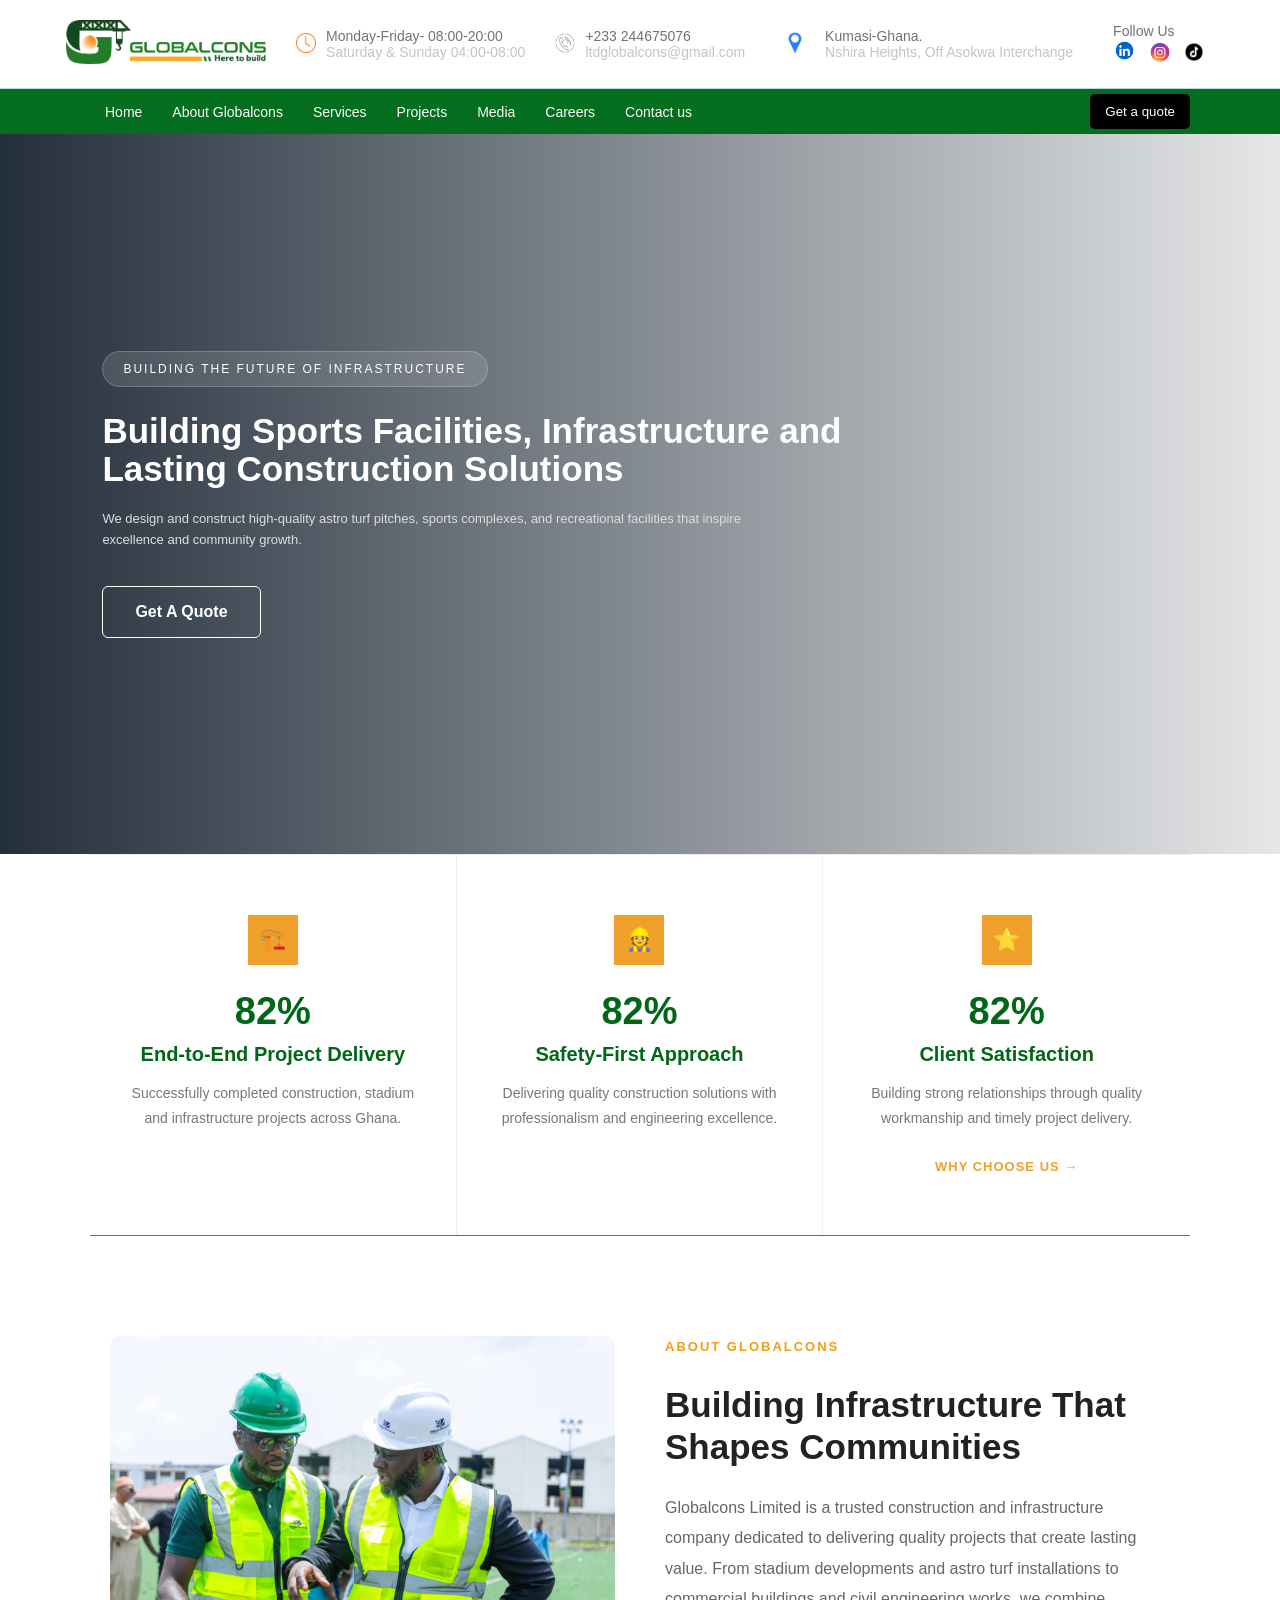
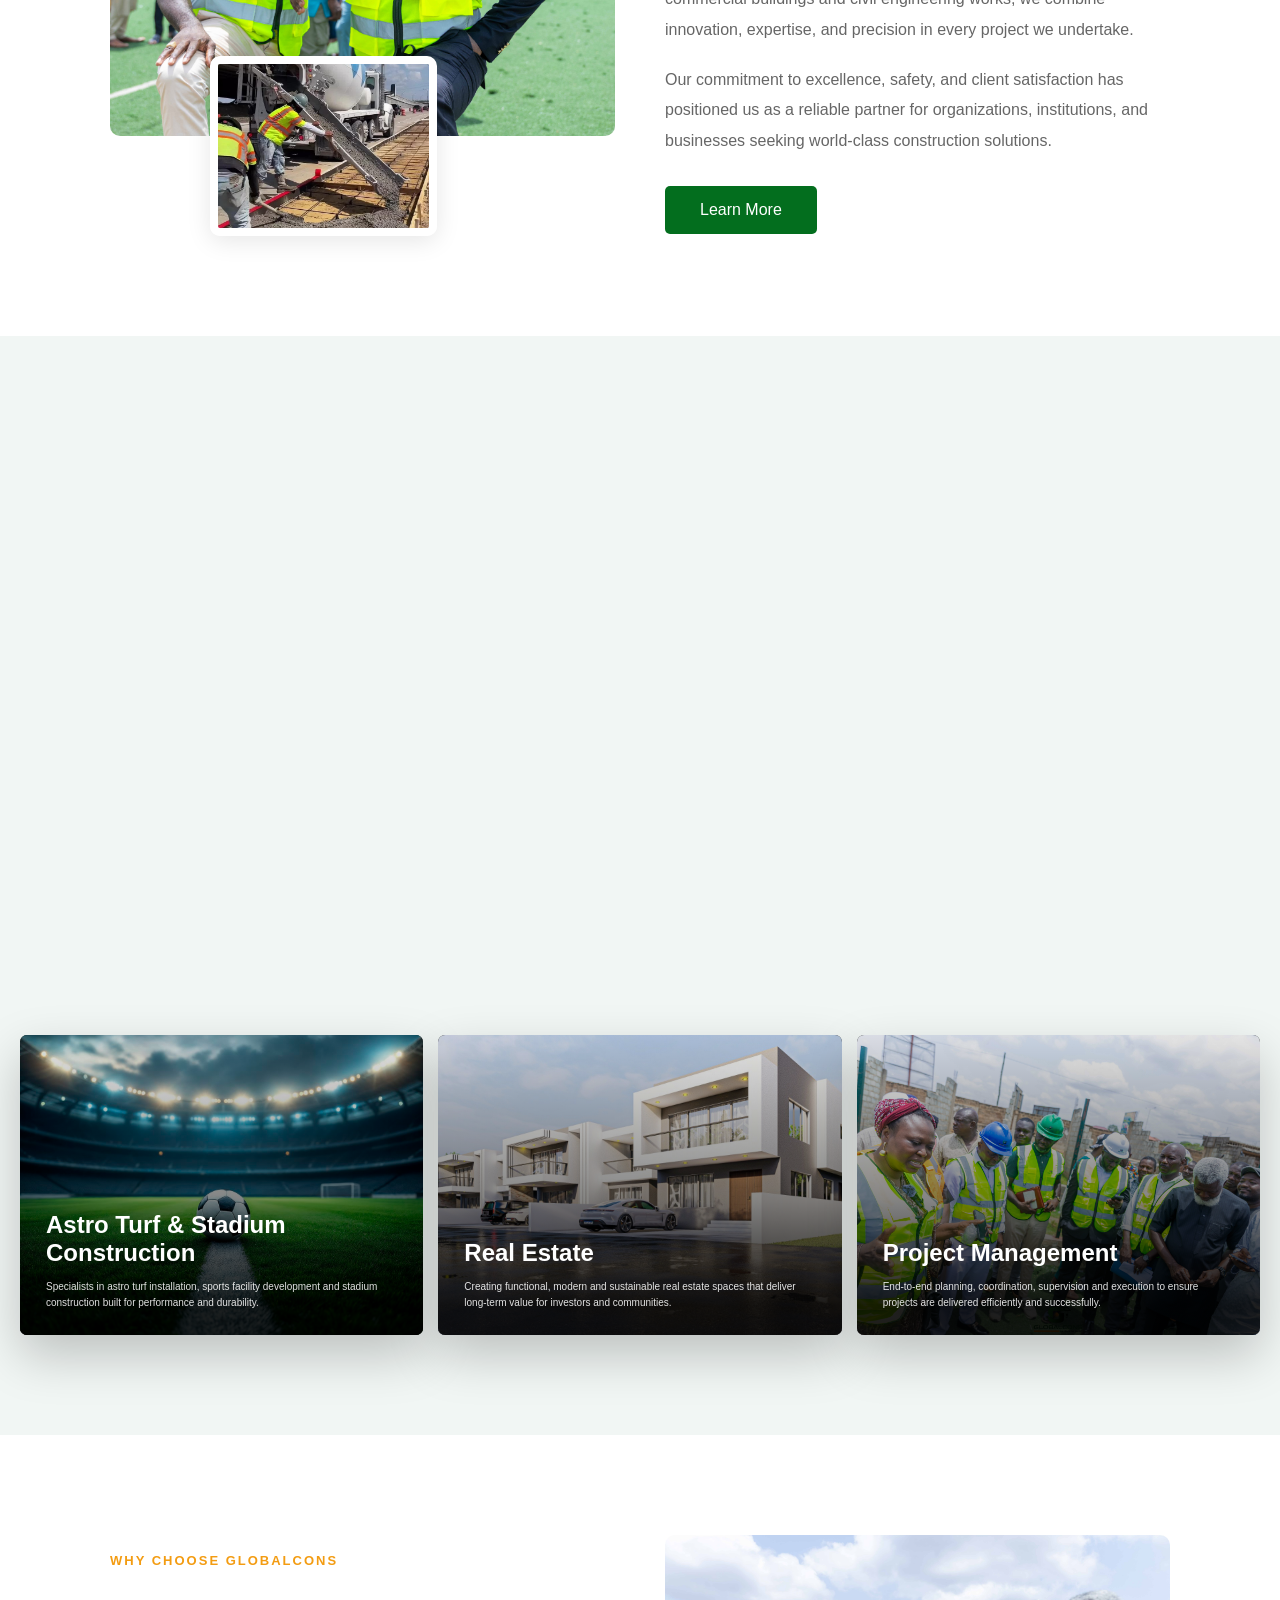
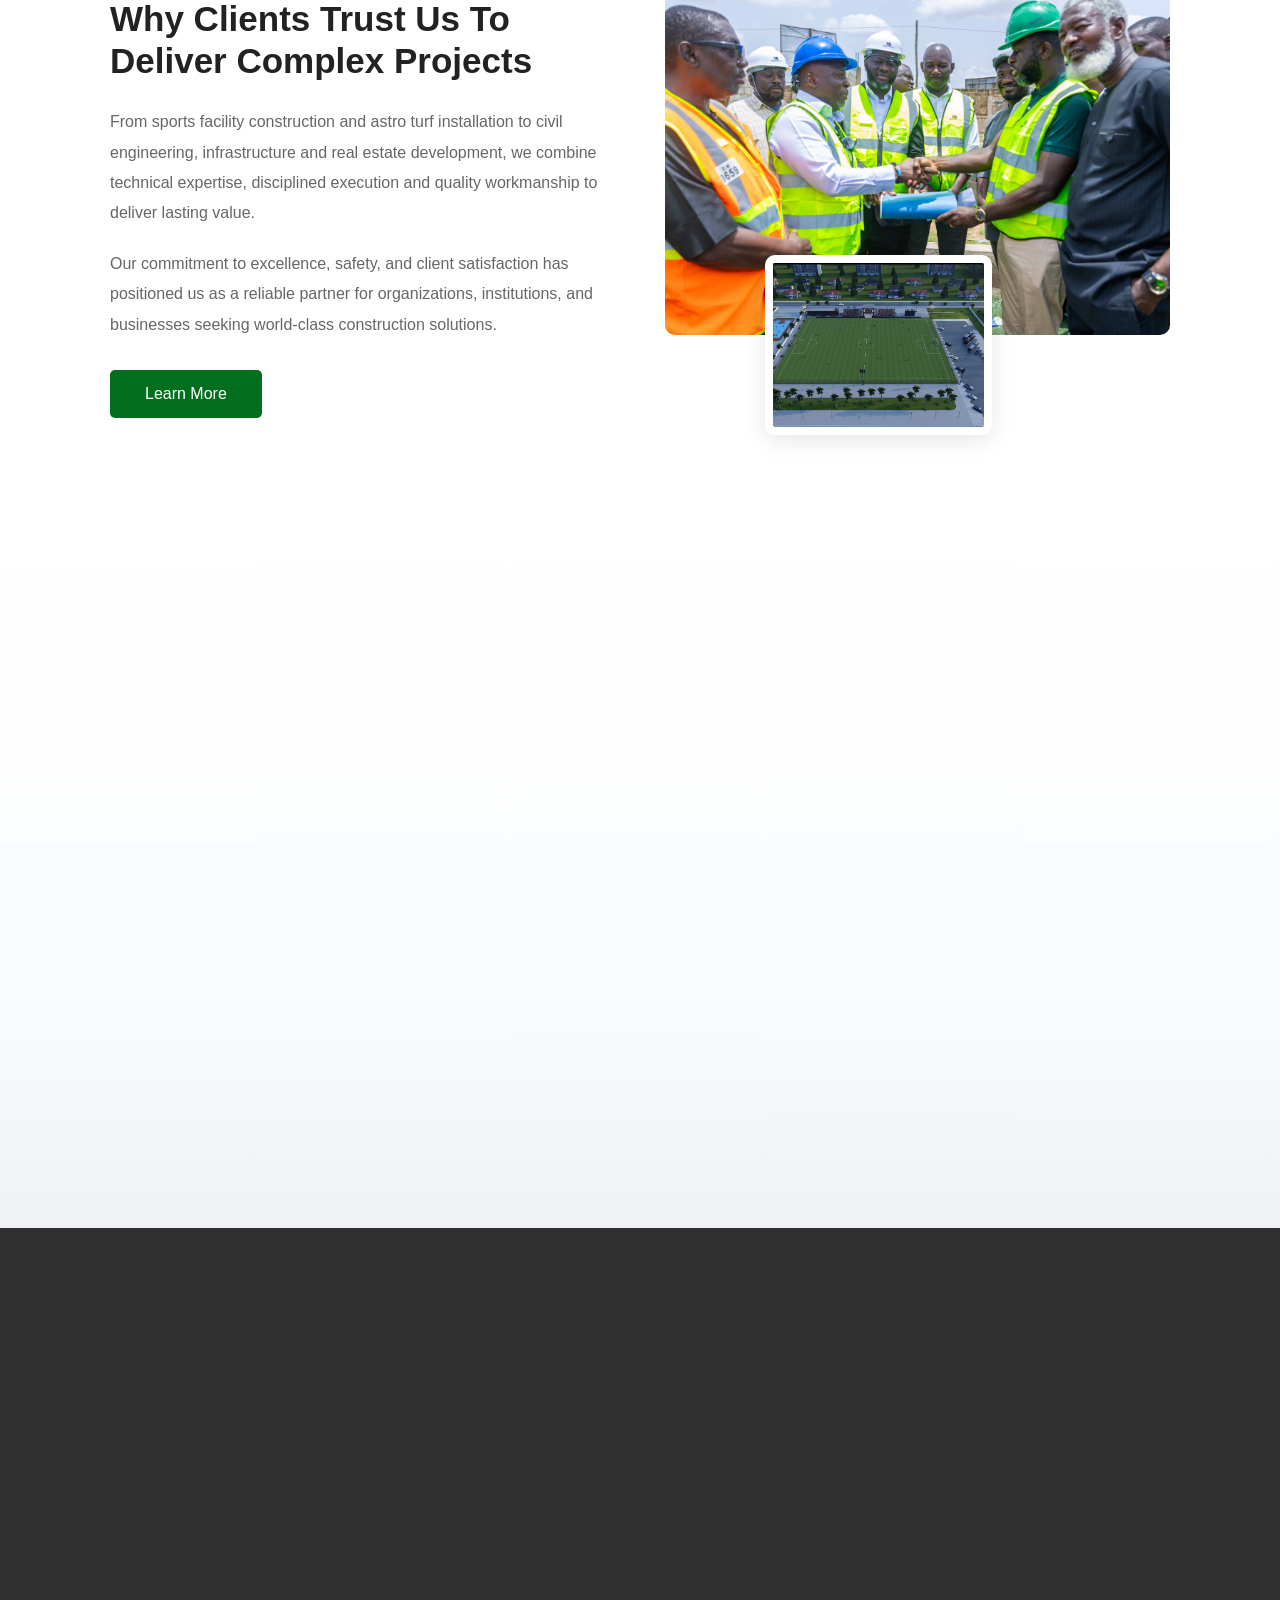
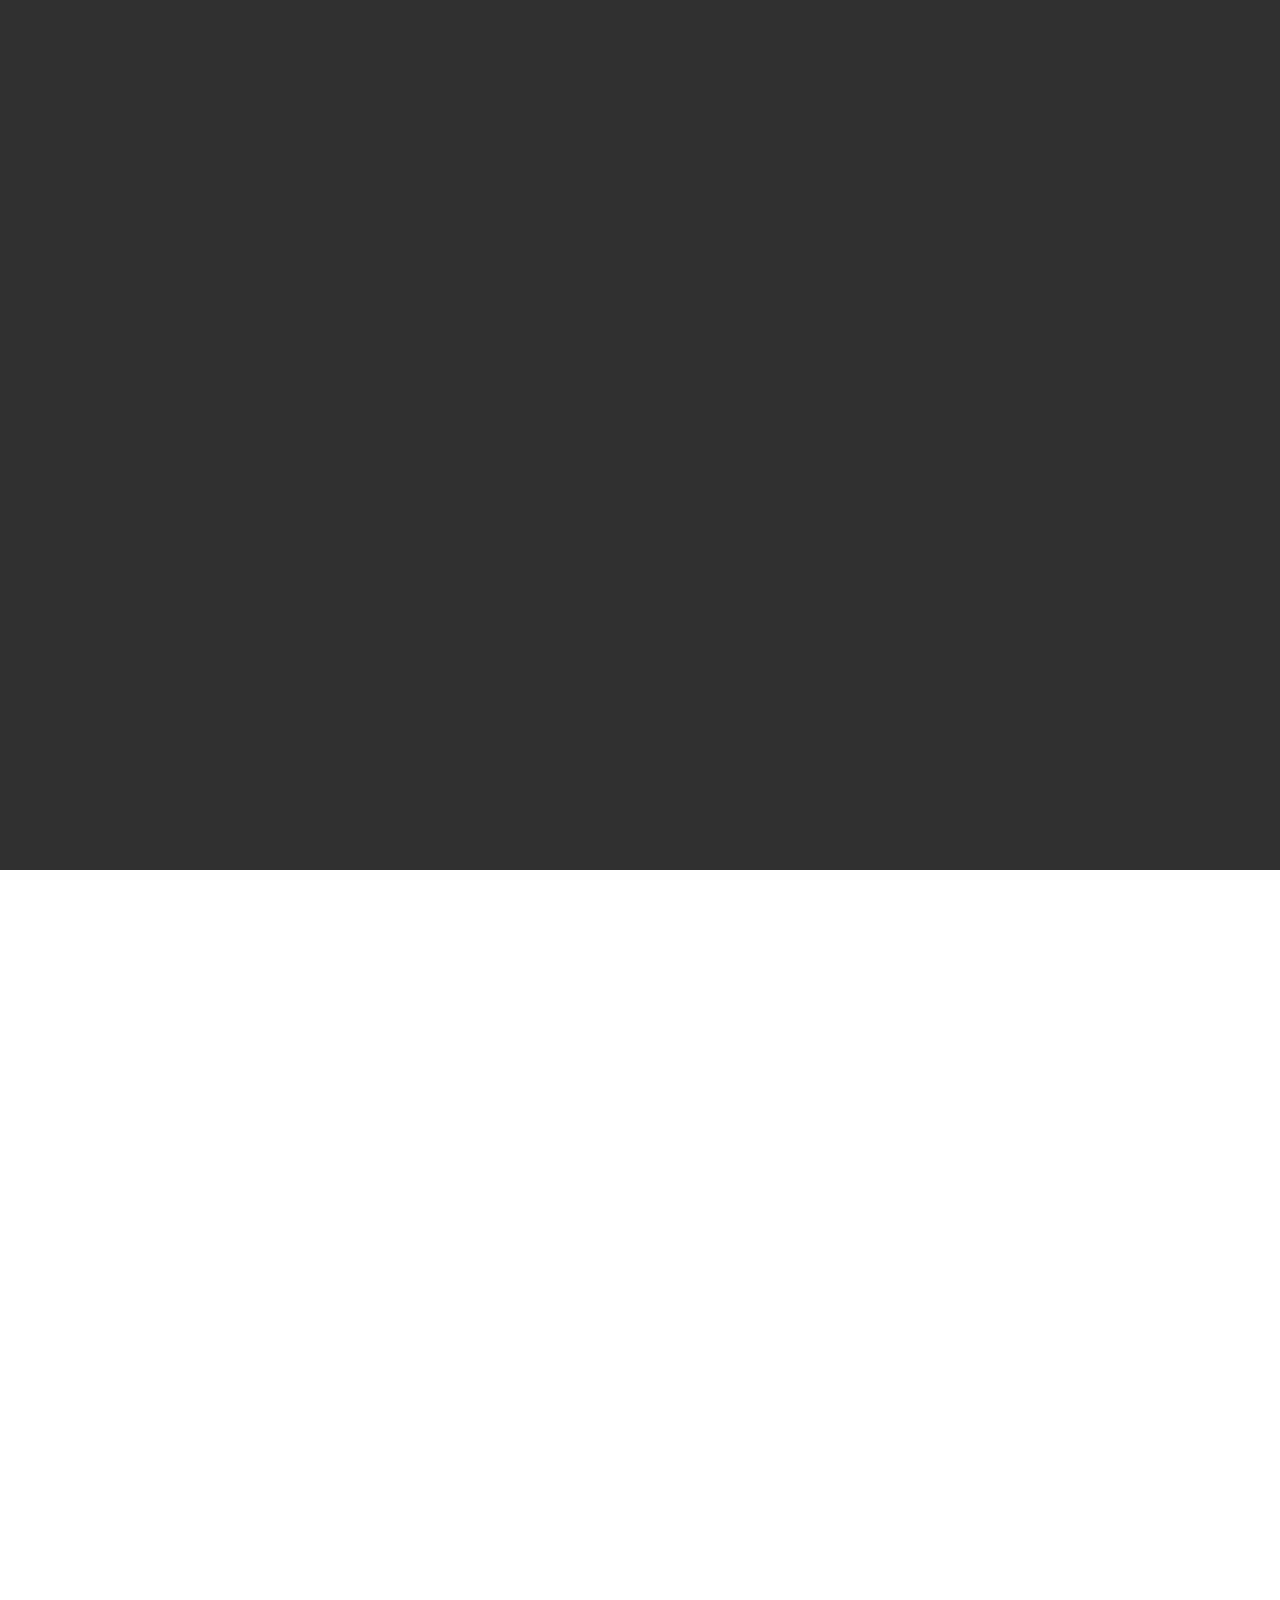
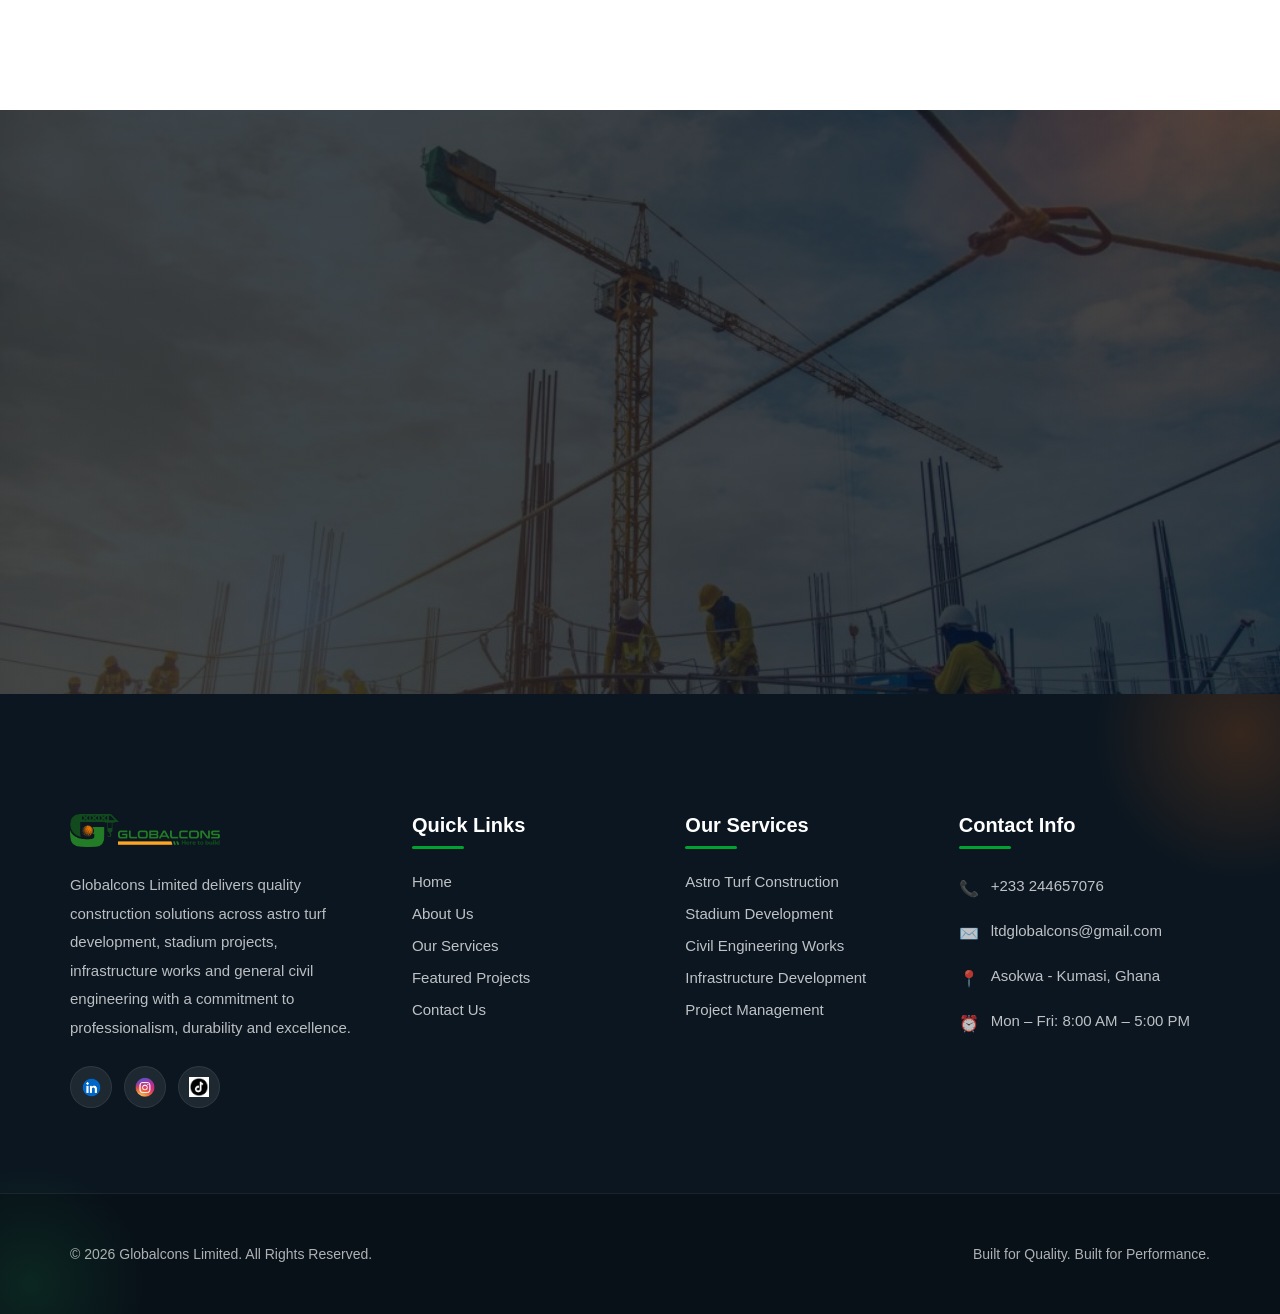
==== index.html @ 34f3bacf "update" ====
<!DOCTYPE html>
<html lang="en">
<head>
    <meta charset="UTF-8">
    <meta name="viewport" content="width=device-width, initial-scale=1.0">
    <link rel="stylesheet" href="https://cdnjs.cloudflare.com/ajax/libs/font-awesome/4.7.0/css/font-awesome.min.css">
    <link rel="stylesheet" href="index.css">
    <title>Globalcons Limited</title>
</head>
<body>


    <!-- the navigation bar starts here -->
 <div class="nav-container">
  <div class="topnav">

      <div><img src="pics/Globalconslogo.png" width="200" alt=""></div>


    <div class="topchild">
      <div><img src="pics/time.png" alt="" width="20"></div>
      <div>
        <p>Monday-Friday- 08:00-20:00</p>
        <span>Saturday & Sunday 04:00-08:00</span>
      </div>
    </div>

    <div class="topchild">
      <div><img src="pics/phone.jpg" alt="" width="20"></div>
      <div>
       <p>+233 244675076</p>
        <span>ltdglobalcons@gmail.com</span>
      </div>
    </div>

    <div class="topchild">
      <div><img src="pics/location.jpg" alt="" width="40"></div>
      <div>
         <p> Kumasi-Ghana.</p>
        <span>Nshira Heights, Off Asokwa Interchange</span>
      </div>
    </div>

    <div class="topchild">
      <div><img src="pics/support.png" alt="" width="20"></div>
      <div>
        <p>Follow Us</p>
        <a href="https://www.linkedin.com/company/globalcons-limited/"><img src="pics/linkedin.webp" alt="" width="23"></a>
        <a href="https://www.instagram.com/globalcons_limited?igsh=bnJmcWhyazlwd3Ex"><img src="pics/instagram.png" alt="" width="20"></a>
        <a href="https://www.tiktok.com/@globalconslimited?_r=1&_t=ZS-97SC3bMJRJc"><img src="pics/tiktok-logo-circle-black-social-media-logo_197792-4612.avif" alt="" width="20"></a>
      </div>
    </div>
</div>
</div>

<!-- the second nav bar starts here -->
<div class="nav2container">
<div class="nav2">
  <ul class="nav2list">
    <li><a href="index.html">Home</a>
    </li>
    <li><a href="#about.html" onclick="myFunction()">About Globalcons</a>
      <div class="about" id="hide">
        <div class="about-con">
          <div class="ab-left">
            <h1>Welcome To Globalcons Construction</h1>
            <p class="pee">Globalcons Construction Limited delivers quality construction, civil engineering, infrastructure development, and modern sports facility projects with professionalism, innovation, and a commitment to excellence.  </p>
            <a href="about.html"  id="learn-more">Click here to learn more</a>
          </div>

          <div class="ab-right">
            <div><img src="pics/projectmanagement.jpg" alt=""><div>
          </div>
        </div>
      </div>
    </li>
     <li><a href="admission.html">Services</a>
       <div class="drop-container">
        <div class="dropdowne">
          <ul>
             <li><a href="generalconstruction.html">General Construction</a></li>
            <li><a href="civilengineering.html">Civil Engineering</a></li>
            <!-- <li><a href=".html">Infrastructure Development</a></li> -->
            <li><a href="turf.html">Astro Turf & Stadium Construction</a></li>
            <li><a href="realestate.html">Real Estate Development</a></li>
            <li><a href="projectmanagement.html">Project Management</a></li>
            <!-- <li><a href="admission.html">Project Management</a></li> -->
          </ul>
      </div>
      </div>
     </li>
    <li><a href="">Projects</a>
      <div class="drop-container">
        <div class="dropdowne">
          <ul>
            <li><a href="learn.html">Astro Turf Installations</a></li>
          </ul>
      </div>
      </div>
    <!-- <li><a href="">Why Globalcons</a>
      <div class="drop-container">
        <div class="dropdowne">
          <ul>
            <li><a href="learn.html">Our Approach</a></li>
            <li><a href="learn.html">Quality Assurance</a></li>
            <li><a href="learn.html">Safety Standards</a></li>
            <li><a href="learn.html">Sustainability</a></li>
          </ul>
      </div>
      </div>
    </li> -->
    </li>
    <!-- <li><a href="">Our Advantage</a>
      <div class="drop-container">
        <div class="dropdowne">
          <ul>
            <li><a href="down.html">Quality</a></li>
            <li><a href="cyber.html">Safety</a></li>
            <li><a href="sof.html">Innovation</a></li>
            <li><a href="cloud.html">Sustainability</a></li>           
          </ul>
      </div>
      </div>
    </li> -->
    <li><a href="kidscode.html">Media</a></li>
    <li><a href="gallery.html">Careers</a></li>
    <li><a href="contact.html">Contact us</a></li>
  </ul>

  <div class="enroll">
    <button><a href="apply.html">Get a quote</a></button>
  </div>
</div>
</div>

<!-- side navigation bar starts here -->

<!-- Mobile Menu Button -->
<div class="mobile-header">
    <img src="pics/Globalconslogo.png" alt="Logo" class="mobile-logo">

    <div class="menu-btn" onclick="openMenu()">
        ☰
    </div>
</div>

<!-- Overlay -->
<div id="overlay" onclick="closeMenu()"></div>

<!-- Sidebar -->
<div id="sidebar">

    <div class="sidebar-top">
        <img src="pics/Globalconslogo.png" alt="" width="180">
        <span onclick="closeMenu()">✕</span>
    </div>

    <ul class="sidebar-menu">

        <li><a href="index.html">Home</a></li>

        <li>
            <a href="about.html">About Globalcons</a>
        </li>

        <li>
            <details>
                <summary>Services</summary>
                 <li><a href="generalconstruction.html">General Construction</a></li>
                 <li><a href="civilengineering.html">Civil Engineering</a></li>
            <!-- <li><a href=".html">Infrastructure Development</a></li> -->
                <li><a href="turf.html">Astro Turf & Stadium Construction</a></li>
                 <li><a href="realestate.html">Real Estate Development</a></li>
                <li><a href="projectmanagement.html">Project Management</a></li>
            </details>
        </li>

        <li>
            <details>
                <summary>Projects</summary>
                <a href="">Sports Infrastructure</a>
                <!-- <a href="#">Commercial Buildings</a> -->
                <!-- <a href="#">Civil Works</a> -->
                <!-- <a href="#">Featured Projects</a> -->
            </details>
        </li>





        <li><a href="#">Media</a></li>
        <li><a href="#">Careers</a></li>
        <li><a href="#">Contact Us</a></li>

    </ul>

    <div class="sidebar-btn">
        <a href="#">Get A Quote</a>
    </div>

</div>
 
<!-- the hereo section begins here
     <div class="hero-container">
        <div class="hero-image fade active" style="background-image:linear-gradient(to left, rgba(0, 0, 0, 0.4), rgba(0, 0, 0, 0.1)), url('pics/steptodown.com412004.jpg');background-size: cover;"></div>
        <div class="hero-image fade " style="background-image:linear-gradient(to left, rgba(0, 0, 0, 0.4), rgba(0, 0, 0, 0.1)), url('pics/steptodown.2.jpg'); background-size: cover;"></div>
        <div class="hero-image fade" style="background-image:linear-gradient(to left, rgba(0, 0, 0, 0.4), rgba(0, 0, 0, 0.1)), url('pics/steptodown.3.jpg');background-size: cover;"></div>
        <div class="hero-image fade" style="background-image:linear-gradient(to left, rgba(0, 0, 0, 0.4), rgba(0, 0, 0, 0.1)), url('pics/warehouseimg.jpg');background-size: cover;"></div>

        <div class="hero-overlay">
            <div>
                <p class="trust">Ghanas trusted recuitment partner</p>
                <h1 class="hero-text" id="hero-heading">Officially Recognized. <br> Globally Trusted.</h1>
                <p class="hero-subtext" id="hero-paragraph">
                Reliable Ghanaian workers delivered with structure, integrity, and speed.
                </p>
            <button class="hirenow hirenowfirst"><a href="#services">Industries we serve</a></button>
            <button class="hirenow"> <a href="https://wa.me/233555072507?text=Hello%20Sasulos%20Consult%2C%20I%27m%20interested%20in%20your%20recruitment%20services.">Request workers</a></button>
            </div>
        </div>
    </div> -->


<section class="hero-container">

    <div class="hero-image active" style="background-image:url('pics/KEN_6746.JPG')"></div>
    <div class="hero-image" style="background-image:url('pics/commercial-construction-safety-degree-1.jpg')"></div>
    <div class="hero-image" style="background-image:url('pics/sports2.jpg')"></div>
    <div class="hero-image" style="background-image:url('pics/brits14.jpg')"></div>

    <div class="hero-overlay">

        <div class="hero-content">

            <span class="hero-tag">
                BUILDING THE FUTURE OF INFRASTRUCTURE
            </span>

            <h1 id="hero-heading">
                Building Sports Facilities, Infrastructure and Lasting Construction Solutions
            </h1>

            <p id="hero-paragraph">
                We design and construct high-quality astro turf pitches, sports complexes, and recreational facilities that inspire excellence and community growth.
            </p>

            <div class="hero-buttons">
                <!-- <a href="#" class="btn-primary">Our Projects</a> -->
                <a href="contact.html" class="btn-secondary">Get A Quote</a>
            </div>

        </div>

    </div>

</section>

<!-- the stats section begins here -->

<section class="stats-section">

    <div class="stat-card">
        <div class="icon-box">
            🏗️
        </div>

        <h3>
            <span class="counter" data-target="100">0</span>%
        </h3>

        <h4>End-to-End Project Delivery</h4>

        <p>
            Successfully completed construction, stadium and infrastructure projects across Ghana.
        </p>

        <!-- <a href="#">VIEW PROJECTS →</a> -->
    </div>

    <div class="stat-card">
        <div class="icon-box">
            👷
        </div>

        <h3>
            <span class="counter" data-target="100">0</span>%
        </h3>

        <h4>Safety-First Approach</h4>

        <p>
            Delivering quality construction solutions with professionalism and engineering excellence.
        </p>

        <!-- <a href="#">ABOUT US →</a> -->
    </div>

    <div class="stat-card">
        <div class="icon-box">
            ⭐
        </div>

        <h3>
            <span class="counter" data-target="98">0</span>%
        </h3>

        <h4>Client Satisfaction</h4>

        <p>
            Building strong relationships through quality workmanship and timely project delivery.
        </p>

        <a href="#">WHY CHOOSE US →</a>
    </div>

</section>


<!-- the stats aboutsection begins here -->

<section class="about-section">

    <div class="about-images reveal-left">

        <img src="pics/project5.jpg" class="img-main" alt="">

        <!-- <img src="pics/project2.jpg" class="img-top" alt=""> -->

        <img src="pics/project3.jpg" class="img-bottom" alt="">

    </div>

    <div class="about-content reveal-right">

        <span class="section-tag">
            ABOUT GLOBALCONS
        </span>

        <h2>
            Building Infrastructure That Shapes Communities
        </h2>

        <p>
            Globalcons Limited is a trusted construction and
            infrastructure company dedicated to delivering quality projects
            that create lasting value. From stadium developments and astro
            turf installations to commercial buildings and civil engineering
            works, we combine innovation, expertise, and precision in every
            project we undertake.
        </p>

        <p>
            Our commitment to excellence, safety, and client satisfaction
            has positioned us as a reliable partner for organizations,
            institutions, and businesses seeking world-class construction
            solutions.
        </p>

  

        <a href="#" class="about-btn">
            Learn More
        </a>

    </div>

</section>


<!-- the services section begins -->

<section class="services-section" id="services">

    <div class="services-header reveal-up">
        <span class="section-tag">OUR SERVICES</span>
        <h2>Comprehensive Construction & Development Solutions</h2>
        <p>
            From infrastructure and civil engineering to sports facilities and real estate development,
            we deliver innovative solutions built on quality, safety and excellence.
        </p>
    </div>

    <div class="services-grid">

        <!-- CARD 1 -->
        <div class="service-card reveal-up">
            <img src="pics/generalconstruction.jpg" alt="General Construction">
            <div class="service-overlay"></div>

            <div class="service-content">
                <!-- <div class="service-icon">🏗️</div> -->
                <div class="service-text">
                    <a href="generalconstruction.html" style="text-decoration: none;"><h3>General Construction</h3></a>
                    <p>
                        Delivering high-quality building and construction projects with precision,
                        professionalism and long-term value.
                    </p>
                </div>
            </div>
        </div>

        <!-- CARD 2 -->
        <div class="service-card reveal-up delay-1">
            <img src="pics/civilengineering.jpg" alt="Civil Engineering">
            <div class="service-overlay"></div>

            <div class="service-content">
                <!-- <div class="service-icon">🛣️</div> -->
                <div class="service-text">
                    <a href="civilengineering.html" style="text-decoration: none;"><h3>Civil Engineering</h3></a>
                    <p>
                        Expert solutions in roads, drainage, foundations and supporting engineering works
                        for public and private developments.
                    </p>
                </div>
            </div>
        </div>

        <!-- CARD 3 -->
        <div class="service-card reveal-up delay-2">
            <img src="pics/infra1.jpg" alt="Infrastructure Development">
            <div class="service-overlay"></div>

            <div class="service-content">
                <div class="service-icon">🏙️</div>
                <div class="service-text">
                    <h3>Infrastructure Development</h3>
                    <p>
                        Building essential infrastructure that supports economic growth,
                        connectivity and long-term community development.
                    </p>
                </div>
            </div>
        </div>

        <!-- CARD 4 -->
        <div class="service-card reveal-up">
            <img src="pics/sports2.jpg" alt="Astro Turf & Stadium Construction">
            <div class="service-overlay"></div>

            <div class="service-content">
                <!-- <div class="service-icon">⚽</div> -->
                <div class="service-text">
                    <a href="turf.html" style="text-decoration: none;"><h3>Astro Turf & Stadium Construction</h3></a>
                    <p>
                        Specialists in astro turf installation, sports facility development
                        and stadium construction built for performance and durability.
                    </p>
                </div>
            </div>
        </div>

        <!-- CARD 5 -->
        <div class="service-card reveal-up delay-1">
            <img src="pics/brits14.jpg" alt="Real Estate Development">
            <div class="service-overlay"></div>

            <div class="service-content">
                <!-- <div class="service-icon">🏢</div> -->
                <div class="service-text">
                    <a href="realestate.html" style="text-decoration: none;"><h3>Real Estate</h3></a>
                    <p>
                        Creating functional, modern and sustainable real estate spaces
                        that deliver long-term value for investors and communities.
                    </p>
                </div>
            </div>
        </div>

        <!-- CARD 6 -->
        <div class="service-card reveal-up delay-2">
            <img src="pics/projectmanagement.jpg" alt="Project Management">
            <div class="service-overlay"></div>

            <div class="service-content">
                <!-- <div class="service-icon">📋</div> -->
                <div class="service-text">
                    <h3>Project Management</h3>
                    <p>
                        End-to-end planning, coordination, supervision and execution
                        to ensure projects are delivered efficiently and successfully.
                    </p>
                </div>
            </div>
        </div>

    </div>
</section>


<!-- the stats aboutsection repeats here -->

<section class="about-section">

        <div class="about-content reveal-right">

        <span class="section-tag">
            WHY CHOOSE GLOBALCONS
        </span>

        <h2>
            Why Clients Trust Us To Deliver Complex Projects
        </h2>

        <p>
            From sports facility construction and astro turf installation to civil engineering,
            infrastructure and real estate development, we combine technical expertise,
            disciplined execution and quality workmanship to deliver lasting value.
        </p>

        <p>
            Our commitment to excellence, safety, and client satisfaction
            has positioned us as a reliable partner for organizations,
            institutions, and businesses seeking world-class construction
            solutions.
        </p>

  

        <a href="#" class="about-btn">
            Learn More
        </a>

    </div>

    <div class="about-images reveal-left">

        <img src="pics/whychoosepic.jpg" class="img-main" alt="">

        <!-- <img src="pics/project2.jpg" class="img-top" alt=""> -->

        <img src="pics/astroturf.jpeg" class="img-bottom" alt="">

    </div>



</section>

<!-- the process sections begins here -->

<section class="process-section" id="process">
  <div class="process-container">

    <!-- Header -->
    <div class="process-top reveal-up">
      <div class="process-title-wrap">
        <span class="section-tag process-tag">OUR PROCESS</span>
        <h2>How We <span>Get It Done</span></h2>
      </div>

      <div class="process-cta">
        <a href="contact.html" class="process-btn">
          Let’s Build Together
          <span class="process-btn-icon">→</span>
        </a>
      </div>
    </div>

    <!-- Steps -->
    <div class="process-grid">

      <!-- STEP 1 -->
      <div class="process-card reveal-up">
        <div class="step-top">
          <span class="step-badge active-step">STEP 1</span>
          <span class="step-arrow">➜</span>
        </div>

        <!-- <div class="process-icon">📋</div> -->
        <h3>Consultation & Planning</h3>
        <div class="process-line"></div>
        <p>
          We begin by understanding the client’s goals, project scope,
          site requirements and delivery expectations to build a clear roadmap
          for execution.
        </p>
      </div>

      <!-- STEP 2 -->
      <div class="process-card reveal-up delay-1">
        <div class="step-top">
          <span class="step-badge">STEP 2</span>
          <span class="step-arrow">➜</span>
        </div>

        <!-- <div class="process-icon">🏗️</div> -->
        <h3>Design & Construction Execution</h3>
        <div class="process-line"></div>
        <p>
          Our team develops the right construction strategy and executes the
          project with precision, quality materials and disciplined site coordination.
        </p>
      </div>

      <!-- STEP 3 -->
      <div class="process-card reveal-up delay-2">
        <div class="step-top">
          <span class="step-badge">STEP 3</span>
        </div>

        <!-- <div class="process-icon">✅</div> -->
        <h3>Inspection, Delivery & Handover</h3>
        <div class="process-line"></div>
        <p>
          We complete every project with detailed inspection, quality checks
          and proper handover to ensure the final result meets expectations
          and long-term performance standards.
        </p>
      </div>

    </div>

    <!-- Decorative construction image -->
    <div class="process-excavator reveal-up">
      <img src="pics/earth moving.jpg" alt="Construction equipment">
    </div>

  </div>
</section>





<!-- the section for the featured projects begins here -->

<section class="projects-section" id="projects">

    <div class="projects-header reveal-up">
        <span class="section-tag">FEATURED PROJECTS</span>
        <h2>Proof Of Our Construction Capability</h2>
        <p>
            Explore selected projects that reflect our strength in sports infrastructure,
            civil engineering, real estate development and modern construction delivery.
        </p>
    </div>

    <!-- optional filter buttons -->
    <div class="project-filters reveal-up">
        <button class="filter-btn active" data-filter="all">All Projects</button>
        <button class="filter-btn" data-filter="sports">Sports Facilities</button>
        <button class="filter-btn" data-filter="construction">Construction</button>
        <button class="filter-btn" data-filter="engineering">Engineering</button>
        <button class="filter-btn" data-filter="realestate">Real Estate</button>
    </div>

    <div class="projects-grid">

        <!-- Project 1 -->
        <div class="project-card reveal-up" data-category="sports">
            <img src="pics/astroturf.jpeg" alt="Astro Turf Project">
            <div class="project-overlay"></div>

            <div class="project-content">
                <span class="project-badge">Sports Facility</span>
                <h3>Kawukudi Astro Turf Pitch Development</h3>
                <p>
                    Professional astro turf installation designed for performance,
                    durability and year-round sporting use.
                </p>

                <div class="project-meta">
                    <span>⚽ Astro Turf</span>
                    <span>📍 Ghana</span>
                </div>
            </div>
        </div>

        <!-- Project 2 -->
        <div class="project-card reveal-up delay-1" data-category="sports">
            <img src="pics/K3.jpeg" alt="Commercial Building Project">
            <div class="project-overlay"></div>

            <div class="project-content">
                <span class="project-badge">Sports Facility</span>
                <h3>KNUST Astro Turf Construction</h3>
                <p>
                    High-quality structural development executed with a focus on
                    safety, workmanship and long-term functionality.
                </p>

                <div class="project-meta">
                    <span>🏗 Construction</span>
                    <span>📍 Ghana</span>
                </div>
            </div>
        </div>

        <!-- Project 3 -->
        <div class="project-card reveal-up delay-2" data-category="engineering">
            <img src="pics/commercial-construction-safety-degree-1.jpg" alt="Civil Engineering Project">
            <div class="project-overlay"></div>

            <div class="project-content">
                <span class="project-badge">Civil Engineering</span>
                <h3>Infrastructure & Site Engineering Works</h3>
                <p>
                    Supporting infrastructure works including site preparation,
                    structural support and technical engineering execution.
                </p>

                <div class="project-meta">
                    <span>🛣 Engineering</span>
                    <span>📍 Ghana</span>
                </div>
            </div>
        </div>

        <!-- Project 4 -->
        <div class="project-card reveal-up" data-category="sports">
            <img src="pics/project-stadium.jpg" alt="Stadium Construction">
            <div class="project-overlay"></div>

            <div class="project-content">
                <span class="project-badge">Stadium Development</span>
                <h3>Sports Ground & Stadium Construction</h3>
                <p>
                    Modern sports facility construction tailored for athlete performance,
                    spectator use and long-term durability.
                </p>

                <div class="project-meta">
                    <span>🏟 Stadium</span>
                    <span>📍 Ghana</span>
                </div>
            </div>
        </div>

        <!-- Project 5 -->
        <div class="project-card reveal-up delay-1" data-category="realestate">
            <img src="pics/brits14.jpg" alt="Real Estate Development">
            <div class="project-overlay"></div>

            <div class="project-content">
                <span class="project-badge">Real Estate</span>
                <h3>Modern Real Estate Development</h3>
                <p>
                    Functional and aesthetically strong real estate projects built
                    to meet commercial and residential development goals.
                </p>

                <div class="project-meta">
                    <span>🏢 Real Estate</span>
                    <span>📍 Ghana</span>
                </div>
            </div>
        </div>

        <!-- Project 6 -->
        <div class="project-card reveal-up delay-2" data-category="construction">
            <img src="pics/BRITS3.jpg" alt="Construction Site Project">
            <div class="project-overlay"></div>

            <div class="project-content">
                <span class="project-badge">Project Execution</span>
                <h3>Large-Scale Construction Site Delivery</h3>
                <p>
                    Efficient project execution through planning, supervision and
                    coordinated on-site management from start to completion.
                </p>

                <div class="project-meta">
                    <span>📋 Project Delivery</span>
                    <span>📍 Ghana</span>
                </div>
            </div>
        </div>

    </div>
</section>


<!-- the projest highlight section with tecno begins here -->

<section class="highlight-section" id="project-highlight">
    <div class="highlight-wrapper">

        <!-- Left Content -->
        <div class="highlight-content reveal-up">
            <span class="section-tag">PROJECT HIGHLIGHT</span>
            <h2>Selected by TECNO to Deliver a Modern Community Sports Facility</h2>
            <p>
                Globalcons  Limited was awarded a sports infrastructure project
                in collaboration with Tecno, reinforcing our growing reputation in astro turf,
                stadium development and quality project execution. The project reflects the trust
                reputable organizations place in our ability to deliver durable sporting facilities
                with professionalism, precision and long-term value.
            </p>

            <div class="highlight-points">
                <div class="highlight-point">
                    <span class="point-icon">✔</span>
                    <p>Trusted by recognized organizations for major project delivery</p>
                </div>

                <div class="highlight-point">
                    <span class="point-icon">✔</span>
                    <p>Specialized expertise in astro turf and sports facility development</p>
                </div>

                <div class="highlight-point">
                    <span class="point-icon">✔</span>
                    <p>Disciplined execution backed by quality workmanship and project control</p>
                </div>
            </div>

            <div class="highlight-actions">
                <a href="contact.html" class="highlight-btn primary-btn">Start Your Project With Us</a>
                <a href="#projects" class="highlight-btn secondary-btn">View More Projects</a>
            </div>
        </div>

        <!-- Right Video -->
        <div class="highlight-media reveal-up delay-1">
            <div class="video-card">
                <span class="video-badge">Awarded Contract</span>

                <!-- Replace with your real video poster image -->
                <div class="video-thumbnail">
                    <img src="pics/tecno.png" alt="Globalcons and Tecno Astro Turf Project">

                    <!-- play button -->
                    <button class="play-btn" id="openVideoBtn">
                        ▶
                    </button>
                </div>                
            </div>
        </div>

    </div>
</section>

<!-- VIDEO MODAL -->
<div class="video-modal" id="videoModal">
    <div class="video-modal-content">
        <button class="close-video" id="closeVideoBtn">&times;</button>

        <!-- OPTION 1: local video -->
        <video id="projectVideo" src="Pics/tecno.mp4" controls muted>
            <!-- <source src="Pics/tecno.mp4" type="video/mp4"> -->
            Your browser does not support the video tag.
        </video>

        <!-- 
        OPTION 2: If you want YouTube/Vimeo instead, replace the video tag with iframe
        -->
    </div>
</div>

<!-- the call to action section begins here -->

<section class="cta-section">
  <div class="cta-overlay"></div>

  <div class="cta-container reveal-up">
    <span class="cta-tag">START YOUR NEXT PROJECT WITH CONFIDENCE</span>

    <h2>Let’s Build Your <br> Next Landmark Project</h2>

    <p>
      From astro turf installations and stadium development to civil engineering,
      infrastructure and general construction, Globalcons Limited is
      ready to deliver projects that stand strong, perform well and reflect true quality.
    </p>

    <div class="cta-buttons">
      <a href="contact.html" class="cta-btn primary-cta">Request A Consultation</a>
      <a href="projects.html" class="cta-btn secondary-cta">View Our Projects</a>
    </div>
  </div>
</section>


<!-- the footer section begins here -->

<footer class="global-footer">
  <div class="footer-top">
    <div class="footer-container">

      <!-- Column 1 -->
      <div class="footer-col footer-brand">
        <a href="index.html" class="footer-logo">
          <img src="pics/Globalconslogo.png" width="150" alt="Globalcons Construction Limited Logo">
        </a>

        <p>
          Globalcons  Limited delivers quality construction solutions across
          astro turf development, stadium projects, infrastructure works and general
          civil engineering with a commitment to professionalism, durability and excellence.
        </p>

        <div class="footer-socials">
            <a href="https://www.linkedin.com/company/globalcons-limited/"><img src="pics/linkedin.webp" alt="" width="23"></a>
        <a href="https://www.instagram.com/globalcons_limited?igsh=bnJmcWhyazlwd3Ex"><img src="pics/instagram.png" alt="" width="20"></a>
        <a href="https://www.tiktok.com/@globalconslimited?_r=1&_t=ZS-97SC3bMJRJc"><img src="pics/tiktok-logo-circle-black-social-media-logo_197792-4612.avif" alt="" width="20"></a>
        </div>
      </div>

      <!-- Column 2 -->
      <div class="footer-col">
        <h3>Quick Links</h3>
        <ul class="footer-links">
          <li><a href="index.html">Home</a></li>
          <li><a href="about.html">About Us</a></li>
          <li><a href="services.html">Our Services</a></li>
          <li><a href="projects.html">Featured Projects</a></li>
          <li><a href="contact.html">Contact Us</a></li>
        </ul>
      </div>

      <!-- Column 3 -->
      <div class="footer-col">
        <h3>Our Services</h3>
        <ul class="footer-links">
          <li><a href="#">Astro Turf Construction</a></li>
          <li><a href="#">Stadium Development</a></li>
          <li><a href="#">Civil Engineering Works</a></li>
          <li><a href="#">Infrastructure Development</a></li>
          <li><a href="#">Project Management</a></li>
        </ul>
      </div>

      <!-- Column 4 -->
      <div class="footer-col">
        <h3>Contact Info</h3>
        <ul class="footer-contact">
          <li>
            <span class="footer-icon">📞</span>
            <a href="tel:+233000000000">+233 244657076</a>
          </li>
          <li>
            <span class="footer-icon">✉️</span>
            <a href="mailto:info@globalcons.com">ltdglobalcons@gmail.com</a>
          </li>
          <li>
            <span class="footer-icon">📍</span>
            <span>Asokwa - Kumasi, Ghana</span>
          </li>
          <li>
            <span class="footer-icon">⏰</span>
            <span>Mon – Fri: 8:00 AM – 5:00 PM</span>
          </li>
        </ul>
      </div>

    </div>
  </div>

  <!-- Bottom Bar -->
  <div class="footer-bottom">
    <div class="footer-container footer-bottom-wrap">
      <p>© 2026 Globalcons  Limited. All Rights Reserved.</p>
      <p class="footer-credit">Built for Quality. Built for Performance.</p>
    </div>
  </div>
</footer>





<script src="js/stats.js"></script>
 <script src="js/video.js"></script>
 <script src="js/featuredproject.js"></script>
<script src="js/scrolleffect.js"></script>
<script src="js/heroslider.js"></script>
<script src="sidebar.js"></script>
</body>
</html>
---- index.css ----
*{
  margin: 0;
  padding: 0;
  box-sizing: border-box;
  font-family: Roboto, Arial, sans-serif;
}

.nav-container{
  border-bottom: 1px solid #b6dde7;
  background-color: white;

}

@media Screen and (max-width:992px) {
  .nav-container,.nav2container{
  display: none; 
  }
}

#bnav{
  display: none;
}

@media Screen and (max-width:992px) {
 #bnav{
  display: block;
 }
  
}

.topnav{
  display: flex;
  max-width: 1200px;
  margin: 0px auto;
  padding: 20px;
  align-items: center;
  gap: 30px;
  justify-content: center;
}

.topchild{
  display: flex;
  align-items: center;
  font-size: 14px;
}

.topchild img{
  margin-right: 10px;
}

.topchild p{
  margin: 0;
  color: rgb(114, 114, 114);
}
.topchild span{
  color: rgb(196, 196, 196);
}

/* the styling of the second nav satrts here */

.nav2container{
  font-size: 14px;
  background-color: rgb(3, 110, 30);
  padding: 0px;
  margin: 0px;
  /* background-color: white; */
  /* position:sticky; */
 
}
.nav2{
  display: flex;
  max-width: 1100px;
  margin: 0px auto;
  align-items: center;
  padding: 5px 0px;

}

.nav2list{
  display: flex;
  list-style-type: none;
  margin: 0px;
  padding: 0px;
}

.nav2list li {
  position: relative;
}

.nav2list li a{
  color:rgb(78, 78, 78);
  text-decoration: none;
  color: white;
padding: 15px;
}

.drop-container{
  display: none;
  box-shadow: 0px 7px 30px -20px;
}

.dropdowne{
  position: absolute;
  background-color: rgb(3, 163, 88);
  z-index: 999;
  top: 30px;
  list-style-type: none;
  animation: drop .5s linear ;
  border-radius: 5px;
} 

@keyframes drop{
  0%{
    margin-top: 30px;
  }
  25%{
    margin-top: 15px;
  }
  50%{
    margin-top: 0px;
  }
}

.dropdowne ul{
  list-style-type: none;
  margin: 0px;
  padding: 0px;
}

.dropdowne li{
  padding: 0px;
  width: 200px;
}

.dropdowne li a{
  color: rgb(255, 255, 255);
  padding: 10px 15px;
  display: block;
border-bottom: 1px solid #f1f1f1;

}

.dropdowne li a:hover{
  background-color: #d2e1f5;
}

.enroll{
  margin-left: auto;
}

.nav2list li:hover .drop-container{
  display: block;
}

.about{
  position: absolute;
  background-color: white;

  display: flex;
  border-top: 2px solid white;
  border-radius: 10px;
  top: 33px;
  animation: drop .5s linear ;
  display: none;
  box-shadow: 0px 7px 30px -20px;
  padding: 20px;
  z-index: 999;
}

@keyframes drop{
  0%{
    margin-top: 30px;
  }
  25%{
    margin-top: 15px;
  }
  50%{
    margin-top: 0px;
  }
}

.about-con{
  display: flex;
}

.ab-left{
  width: 300px;
  padding: 20px;
}


.ab-left h1{
font-weight: lighter;
font-size: 24px;
}

.pee{
  color: #c0c0c0;
  margin-top: 30px;
  font-size: 13px;
  line-height: 1.7;
}

#learn-more {
    display:block;
  color:rgb(0, 167, 75) ;
  border: 1px solid rgb(0, 167, 75);
  width: 70%;
  margin-top: 5px;
}

.ab-right{
width: 700px;
}

.ab-right img{
  width: 100%;
  border-radius: 10px;
}


.nav2list li:hover .about{
  display: block;
}

.enroll button{
  border: none;
  padding: 10px 15px;
  background-color: rgb(0, 0, 0);
  border-radius: 5px;
}

.enroll button a{
  text-decoration: none;
  color: rgb(255, 255, 255);
}


/* side navigation bar starts here */

/* MOBILE HEADER */

.mobile-header{
    display:flex;
    justify-content:space-between;
    align-items:center;
    padding:15px 20px;
    background:white;
    box-shadow:0 2px 15px rgba(0,0,0,.08);
}

.mobile-logo{
    width:180px;
}

.menu-btn{
    font-size:32px;
    cursor:pointer;
    color:#036e1e;
}

/* OVERLAY */

#overlay{
    position:fixed;
    inset:0;
    background:rgba(0,0,0,.5);
    display:none;
    z-index:998;
}

/* SIDEBAR */

#sidebar{
    position:fixed;
    top:0;
    left:-320px;
    width:320px;
    height:100vh;
    background:white;
    z-index:999;
    transition:.4s;
    overflow-y:auto;
    box-shadow:5px 0 30px rgba(0,0,0,.15);
}

#sidebar.active{
    left:0;
}

.sidebar-top{
    display:flex;
    justify-content:space-between;
    align-items:center;
    padding:20px;
    border-bottom:1px solid #eee;
}

.sidebar-top span{
    font-size:28px;
    cursor:pointer;
}

.sidebar-menu{
    list-style:none;
    padding:20px;
}

.sidebar-menu li{
    margin-bottom:10px;
}

.sidebar-menu a{
    display:block;
    text-decoration:none;
    color:#333;
    padding:12px 0;
    font-size:15px;
}

.sidebar-menu a:hover{
    color:#036e1e;
}

.sidebar-menu details{
    border-bottom:1px solid #f1f1f1;
    padding-bottom:10px;
}

.sidebar-menu summary{
    list-style:none;
    cursor:pointer;
    padding:12px 0;
    font-weight:600;
    color:#222;
}

.sidebar-menu summary::-webkit-details-marker{
    display:none;
}

.sidebar-menu details a{
    padding-left:15px;
    color:#666;
    font-size:14px;
}

.sidebar-btn{
    padding:20px;
}

.sidebar-btn a{
    display:block;
    background:#036e1e;
    color:white;
    text-align:center;
    text-decoration:none;
    padding:15px;
    border-radius:6px;
    font-weight:bold;
}

.sidebar-btn a:hover{
    background:#024d15;
}

/* SHOW ONLY MOBILE */

@media(min-width:993px){
    .mobile-header,
    #sidebar,
    #overlay{
        display:none;
        z-index: 999;
    }
}



/* the styling for the hero content begins here */

/* .hero-container {
  position: relative;
  width: 100%;
  height: 80vh;
  overflow: hidden;

}

@media screen and (max-width: 768px) {
.hero-container {
  
  width: 100%;
  height: 60vh;
}


}

.hero-image {
  position: absolute;
  width: 100%;
  height: 100%;
  background-size: cover;
  background-position: center;
  transform: scale(1);
  will-change: transform;
  opacity: 0;
  transition: opacity 1.5s ease-in-out;
}

@media screen and (max-width: 768px) {
.hero-image {
  width: 100%;
  background-size: contain;
}
}

.hero-image.active {
  opacity: 1;
  animation: zoomEffect 5s ease-in-out forwards;
}

.hero-overlay {
  padding-left: 90px;
  padding-bottom: 100px;
  display: flex;
  justify-content: center;
  align-items: flex-end;
  position: relative;
  z-index: 999;
  justify-content: left;
  text-align: left;
  color: white;
  animation: fadeText 1.5s ease-in-out;
  width: 100%;
  max-width: 700px;
  height: 100%;

}

@media (max-width: 992px) {
  .hero-overlay {
    padding: 0px 20px;
    margin-top: 30px;
  }
  }




.hero-overlay h1 {
  font-size: 2rem;
  animation: fadeText 1.5s ease-in-out;
}

@media (max-width: 992px) {
  .hero-overlay h1{
    font-size: 25px;
  }
  }

  @media (max-width: 768px) {
  .hero-overlay h1{
    font-size: 20px;
  }
  }

    @media (max-width: 768px) {
  .hero-overlay p{
    font-size: 13px;
  }
  }


  

.hero-button {
  padding: 12px 24px;
  font-size: 13px;
  background-color: #a5c3f7;
  border: none;
  border-radius: 10px;
  color: white;
  cursor: pointer;
  margin-top: 20px;
  transition: background-color 0.3s ease;
}

  @media (max-width: 768px) {
  .hero-button{
    margin-top: 20px;
  }
  }

.hero-button:hover {
  background-color: #e65c00;
}

@keyframes fadeText {
  0% { opacity: 0; transform: translateY(20px); }
  100% { opacity: 1; transform: translateY(0); }
} */



.hero-container{
    position:relative;
    width:100%;
    height:80vh;
    overflow:hidden;
}

.hero-image{
    position:absolute;
    inset:0;
    background-size:cover;
    background-position:center;
    opacity:0;
    transition:opacity 1.2s ease;
}

.hero-image.active{
    opacity:1;
}

.hero-container::before{
    content:'';
    position:absolute;
    inset:0;
    background:linear-gradient(to right, rgba(5, 18, 32, 0.88), rgba(5, 18, 32, 0.1));
    z-index:1;
}

.hero-overlay{
    position:relative;
    z-index:2;
    height:100%;
    display:flex;
    align-items:center;
}

.hero-content{
    max-width:750px;
    margin-left:8%;
    color:white;
}

.hero-tag{
    display:inline-block;
    padding:10px 20px;
    background:rgba(255,255,255,.12);
    border:1px solid rgba(255,255,255,.2);
    border-radius:50px;
    font-size:12px;
    letter-spacing:2px;
    margin-bottom:25px;
}

.hero-content h1{
    max-width: 850px;
    font-size:35px;
    line-height:1.1;
    margin-bottom:20px;
    font-weight:800;
}

.hero-content p{
    font-size:13px;
    line-height:1.6;
    color:#ddd;
    max-width:650px;
}

.hero-buttons{
    margin-top:35px;
    display:flex;
    gap:15px;
}

.btn-primary{
    background:#036e1e;
    color:white;
    text-decoration:none;
    padding:16px 32px;
    border-radius:6px;
    font-weight:600;
}

.btn-primary:hover{
    background:#025418;
}

.btn-secondary{
    border:1px solid white;
    color:white;
    text-decoration:none;
    padding:16px 32px;
    border-radius:6px;
    font-weight:600;
}

.hero-stats{
    display:flex;
    gap:50px;
    margin-top:50px;
}

.hero-stats h3{
    font-size:2rem;
}

.hero-stats span{
    color:#d6d6d6;
    font-size:14px;
}

@media(max-width:992px){

.hero-container{
    height:80vh;
}

.hero-content{
    margin:0 25px;
}

.hero-content h1{
    font-size:3rem;
}

.hero-stats{
    gap:25px;
}

}

@media(max-width:768px){

.hero-container{
    height:80vh;
    padding-bottom:50px;
}

.hero-content h1{
    font-size:2rem;
}

.hero-content p{
    font-size:14px;
}

.hero-buttons{
    display:flex;
}

.hero-stats{
    margin-top:30px;
    gap:20px;
}

.hero-stats h3{
    font-size:1.3rem;
}

.hero-stats span{
    font-size:12px;
}

}

.stats-section{
    position:relative;
    /* bottom: 50px; */
    z-index: 999;
    display:grid;
    grid-template-columns:repeat(3,1fr);
    background:#fff;
    max-width:1100px;
    margin:auto;
    border-top:1px solid #eee;
    border-bottom:1px solid #6d6a6a;
}

.stat-card{
    text-align:center;
    padding:60px 40px;
    border-right:1px solid #eee;
    transition:.4s;
}

.stat-card:last-child{
    border-right:none;
}

.stat-card:hover{
    background:#fafafa;
}

.icon-box{
    width:50px;
    height:50px;
    background:#f0a12b;
    color:white;
    display:flex;
    justify-content:center;
    align-items:center;
    margin:auto;
    margin-bottom:25px;
    font-size:22px;
}

.stat-card h3{
    font-size:38px;
    color:#006718;
    margin-bottom:10px;
    font-weight:700;
}

.stat-card h4{
    font-size:20px;
    margin-bottom:15px;
    color:#006718;

}

.stat-card p{
    color:#777;
    line-height:1.8;
    font-size:14px;
    margin-bottom:25px;
}

.stat-card a{
    text-decoration:none;
    color:#f0a12b;
    font-weight:600;
    font-size:13px;
    letter-spacing:1px;
}

.stat-card:hover .icon-box{
    transform:translateY(-5px);
    transition:.4s;
}

@media(max-width:992px){

.stats-section{
    grid-template-columns:1fr;
}

.stat-card{
    border-right:none;
    border-bottom:1px solid #eee;
}

.stat-card:last-child{
    border-bottom:none;
}

}

/* <!-- the stats aboutsection begins here --> */

.about-section{
    max-width:1100px;
    margin:100px auto;
    padding:0 20px;
    gap:50px;
    display:grid;
    grid-template-columns:1fr 1fr;
    align-items:center;
}

.about-images{
    position:relative;
    height:500px;
}

.img-main{
    width:100%;
    height:400px;
    object-fit:cover;
    border-radius:10px;
}

.img-top{
    position:absolute;
    top:0;
    right:0;
    width:45%;
    height:180px;
    object-fit:cover;
    border-radius:10px;
    border:8px solid white;
    box-shadow:0 5px 25px rgba(0,0,0,.1);
}

.img-bottom{
    position:absolute;
    bottom:0;
    left:100px;
    width:45%;
    height:180px;
    object-fit:cover;
    border-radius:10px;
    border:8px solid white;
    box-shadow:0 5px 25px rgba(0,0,0,.1);
}

.section-tag{
    color:#036e1e;
    font-weight:600;
    letter-spacing:2px;
    font-size:13px;
}

.about-content h2{
    font-size:35px;
    line-height:1.2;
    margin:15px 0 25px;
    color:#222;
}

.about-content p{
    color:#666;
    line-height:1.9;
    margin-bottom:20px;
}

.about-features{
    display:flex;
    gap:40px;
    margin:35px 0;
}

.feature{
    display:flex;
    align-items:center;
    gap:12px;
}

.feature span{
    font-size:24px;
}

.feature h4{
    margin-bottom:4px;
    color:#222;
}

.feature p{
    margin:0;
    font-size:13px;
    color:#888;
}

.about-btn{
    display:inline-block;
    background:#036e1e;
    color:white;
    text-decoration:none;
    padding:15px 35px;
    border-radius:5px;
    margin-top:10px;
}

.about-btn:hover{
    background:#024d15;
}

@media(max-width:992px){

.about-section{
    grid-template-columns:1fr;
    gap:50px;
}

.about-images{
    height:450px;
}

.about-content h2{
    font-size:32px;
}

.about-features{
    flex-direction:column;
    gap:20px;
}

}

@media(max-width:768px){

.img-main{
    width:100%;
}

.img-top{
    width:40%;
}

.img-bottom{
    width:40%;
    left:20px;
}

.about-content h2{
    font-size:28px;
}

}

.reveal-left,
.reveal-right,
.reveal-up{
    opacity:0;
    transition:all 1s ease;
}

.reveal-left{
    transform:translateX(-80px);
}

.reveal-right{
    transform:translateX(80px);
}

.reveal-up{
    transform:translateY(50px);
}

/* Active State */

.reveal-left.active,
.reveal-right.active,
.reveal-up.active{
    opacity:1;
    transform:translate(0);
}



/* the services section begins here */

.services-section{
    background: #f1f6f4;
    padding: 100px 20px;
    position: relative;
    overflow: hidden;
}

.services-header{
    max-width: 900px;
    margin: 0 auto 60px;
    text-align: center;
}

.section-tag{
    display: inline-block;
    color: #f39c12;
    font-size: 13px;
    font-weight: 700;
    letter-spacing: 2px;
    margin-bottom: 15px;
}

.services-header h2{
    color: #3e3e3e;
    font-size: 52px;
    line-height: 1.15;
    margin-bottom: 18px;
    font-weight: 700;
}

.services-header p{
    color: rgba(112, 112, 112, 0.78);
    font-size: 17px;
    line-height: 1.6;
    max-width: 850px;
    margin: auto;
}

.services-grid{
    max-width: 1350px;
    margin: auto;
    display: grid;
    grid-template-columns: repeat(3, 1fr);
    gap: 15px;
}

.service-card{
    position: relative;
    height: 300px;
    border-radius: 7px;
    overflow: hidden;
    cursor: pointer;
    background: #111111;
    box-shadow: 0 20px 50px rgba(0,0,0,0.22);
    transition: transform 0.45s ease, box-shadow 0.45s ease;
}

.service-card img{
    width: 100%;
    height: 100%;
    object-fit: cover;
    display: block;
    transition: transform 0.9s ease;
}

.service-overlay{
    position: absolute;
    inset: 0;
    background:
        linear-gradient(to top, rgba(0,0,0,0.88) 10%, rgba(0,0,0,0.48) 45%, rgba(0,0,0,0.10) 100%);
    z-index: 1;
}

.service-content{
    position: absolute;
    left: 26px;
    right: 26px;
    bottom: 24px;
    z-index: 2;
    display: flex;
    align-items: flex-end;
    gap: 16px;
}

/* .service-icon{
    min-width: 72px;
    width: 30px;
    height: 30px;
    border-radius: 50%;
    background: linear-gradient(135deg, #f39c12, #ffb84d);
    display: flex;
    align-items: center;
    justify-content: center;
    font-size: 30px;
    box-shadow: 0 12px 25px rgba(243,156,18,0.35);
    transform: translateY(8px);
} */

.service-text{
    flex: 1;
}

.service-text h3{
    color: #fff;
    font-size: 24px;
    line-height: 1.15;
    margin-bottom: 12px;
    font-weight: 700;
}

.service-text p{
    color: rgba(255,255,255,0.88);
    font-size: 10px;
    line-height: 1.6;
    max-width: 95%;
}

/* Hover */
.service-card:hover{
    transform: translateY(-10px);
    box-shadow: 0 30px 60px rgba(0,0,0,0.28);
}

.service-card:hover img{
    transform: scale(1.08);
}

.service-card:hover .service-icon{
    transform: translateY(0) scale(1.05);
    transition: 0.4s ease;
}

/* Reveal animation */
.reveal-up{
    opacity: 0;
    transform: translateY(70px);
    transition: 1s ease;
}

.reveal-up.active{
    opacity: 1;
    transform: translateY(0);
}

.delay-1{
    transition-delay: .15s;
}

.delay-2{
    transition-delay: .3s;
}

/* Responsive */
@media (max-width: 1200px){
    .services-grid{
        grid-template-columns: repeat(2, 1fr);
    }

    .services-header h2{
        font-size: 42px;
    }

    .service-text h3{
        font-size: 28px;
    }
}

@media (max-width: 768px){
    .services-section{
        padding: 80px 16px;
    }

    .services-grid{
        grid-template-columns: 1fr;
        gap: 22px;
    }

    .services-header h2{
        font-size: 24px;
    }

    .services-header p{
        font-size: 15px;
    }

    .service-card{
        height: 380px;
    }

    .service-content{
        left: 18px;
        right: 18px;
        bottom: 18px;
        gap: 12px;
    }

    .service-icon{
        min-width: 58px;
        width: 58px;
        height: 58px;
        font-size: 24px;
    }

    .service-text h3{
        font-size: 22px;
        margin-bottom: 10px;
    }

    .service-text p{
        font-size: 14px;
        line-height: 1.7;
    }
}


/* the featured projects section */

.projects-section{
    background: #303030;
    padding: 110px 20px;
    position: relative;
    overflow: hidden;
}

.projects-header{
    max-width: 900px;
    margin: 0 auto 35px;
    text-align: center;
}

.projects-header .section-tag{
    display: inline-block;
    color: #f39c12;
    font-size: 13px;
    font-weight: 700;
    letter-spacing: 2px;
    margin-bottom: 15px;
}

.projects-header h2{
    color: #ffffff;
    font-size: 50px;
    line-height: 1.15;
    margin-bottom: 18px;
    font-weight: 700;
}

.projects-header p{
    color: rgba(255, 255, 255, 0.78);
    font-size: 17px;
    line-height: 1.6;
    max-width: 850px;
    margin: auto;
}

/* filters */
.project-filters{
    display: flex;
    justify-content: center;
    flex-wrap: wrap;
    gap: 14px;
    margin-bottom: 55px;
}

.filter-btn{
    background:green;
    color: #fff;
    border: 1px solid rgba(255,255,255,0.08);
    padding: 12px 24px;
    border-radius: 999px;
    cursor: pointer;
    font-size: 14px;
    transition: 0.35s ease;
}

.filter-btn:hover,
.filter-btn.active{
    background: #4db95f;
    color: #f1f1f1;
    border-color: #f39c12;
}

/* grid */
.projects-grid{
    max-width: 1350px;
    margin: auto;
    display: grid;
    grid-template-columns: repeat(3, 1fr);
    gap: 28px;
}

.project-card{
    position: relative;
    height: 350px;
    border-radius: 10px;
    overflow: hidden;
    background: #111;
    cursor: pointer;
    box-shadow: 0 20px 50px rgba(0,0,0,0.25);
    transition: transform 0.45s ease, box-shadow 0.45s ease;
}

.project-card img{
    width: 100%;
    height: 100%;
    object-fit: cover;
    display: block;
    transition: transform 0.9s ease;
}

.project-overlay{
    position: absolute;
    inset: 0;
    background:
        linear-gradient(to top, rgba(0,0,0,0.90) 10%, rgba(0,0,0,0.45) 48%, rgba(0,0,0,0.12) 100%);
    z-index: 1;
}

.project-content{
    position: absolute;
    left: 24px;
    right: 24px;
    bottom: 24px;
    z-index: 2;
}

.project-badge{
    display: inline-block;
    background: rgba(243,156,18,0.16);
    border: 1px solid rgba(243,156,18,0.4);
    color: #f8b84f;
    padding: 8px 14px;
    border-radius: 999px;
    font-size: 12px;
    font-weight: 600;
    margin-bottom: 16px;
}

.project-content h3{
    color: #fff;
    font-size: 24px;
    line-height: 1.2;
    margin-bottom: 14px;
    font-weight: 700;
}

.project-content p{
    color: rgba(255,255,255,0.86);
    font-size: 14px;
    line-height: 1.6;
    margin-bottom: 13px;
}

.project-meta{
    display: flex;
    gap: 18px;
    flex-wrap: wrap;
    color: #d6d6d6;
    font-size: 14px;
}

/* hover */
.project-card:hover{
    transform: translateY(-10px);
    box-shadow: 0 28px 60px rgba(0,0,0,0.30);
}

.project-card:hover img{
    transform: scale(1.08);
}

/* reveal */
.reveal-up{
    opacity: 0;
    transform: translateY(70px);
    transition: 1s ease;
}

.reveal-up.active{
    opacity: 1;
    transform: translateY(0);
}

.delay-1{
    transition-delay: .15s;
}

.delay-2{
    transition-delay: .3s;
}

/* hidden cards for filtering */
.project-card.hide{
    display: none;
}

/* responsive */
@media (max-width: 1200px){
    .projects-grid{
        grid-template-columns: repeat(2, 1fr);
    }

    .projects-header h2{
        font-size: 40px;
    }

    .project-content h3{
        font-size: 26px;
    }
}

@media (max-width: 768px){
    .projects-section{
        padding: 80px 16px;
    }

    .projects-grid{
        grid-template-columns: 1fr;
        gap: 22px;
    }

    .projects-header h2{
        font-size: 30px;
    }

    .projects-header p{
        font-size: 15px;
    }

    .project-card{
        height: 390px;
    }

    .project-content{
        left: 18px;
        right: 18px;
        bottom: 18px;
    }

    .project-content h3{
        font-size: 22px;
    }

    .project-content p{
        font-size: 14px;
        line-height: 1.7;
    }

    .project-meta{
        font-size: 13px;
    }
}



/* tecno highligh begins here */

.highlight-section{
    background: #ffffff;
    padding: 110px 20px;
    position: relative;
    overflow: hidden;
}

.highlight-wrapper{
    max-width: 1100px;
    margin: auto;
    display: grid;
    grid-template-columns: 1.05fr 1fr;
    gap: 50px;
}

.highlight-content .section-tag{
    display: inline-block;
    color: #009349;
    font-size: 13px;
    font-weight: 700;
    letter-spacing: 2px;
    margin-bottom: 18px;
}

.highlight-content h2{
    font-size: 48px;
    line-height: 1.15;
    color: #0f172a;
    margin-bottom: 20px;
    font-weight: 700;
}

.highlight-content > p{
    color: #475569;
    font-size: 14px;
    line-height: 1.6;
    margin-bottom: 28px;
}

.highlight-points{
    display: flex;
    flex-direction: column;
    gap: 18px;
    margin-bottom: 32px;
}

.highlight-point{
    display: flex;
    align-items: flex-start;
    gap: 14px;
}

.point-icon{
    min-width: 28px;
    width: 28px;
    height: 28px;
    border-radius: 50%;
    background: #009349;
    color: #fff;
    display: flex;
    align-items: center;
    justify-content: center;
    font-size: 14px;
    margin-top: 2px;
}

.highlight-point p{
    color: #334155;
    font-size: 14px;
    line-height: 1.6;
}

.highlight-actions{
    display: flex;
    flex-wrap: wrap;
    gap: 14px;
}

.highlight-btn{
    text-decoration: none;
    padding: 14px 24px;
    border-radius: 999px;
    font-size: 14px;
    font-weight: 600;
    transition: 0.35s ease;
    display: inline-block;
}

.primary-btn{
    background: #f39c12;
    color: #111827;
}

.primary-btn:hover{
    background: #e48a00;
    transform: translateY(-2px);
}

.secondary-btn{
    border: 1px solid #dbe2ea;
    color: #0f172a;
    background: #fff;
}

.secondary-btn:hover{
    background: #f8fafc;
    transform: translateY(-2px);
}

/* right video card */
.video-card{
    background: #fff;
    border-radius: 10px;
    overflow: hidden;
    box-shadow: 0 20px 60px rgba(15, 23, 42, 0.12);
    position: relative;
}

.video-badge{
    position: absolute;
    top: 20px;
    left: 20px;
    z-index: 3;
    background: rgba(243,156,18,0.95);
    color: #111;
    font-size: 13px;
    font-weight: 700;
    padding: 10px 16px;
    border-radius: 999px;
    box-shadow: 0 8px 20px rgba(243,156,18,0.25);
}

.video-thumbnail{
    position: relative;
    height: 470px;
    overflow: hidden;
}

.video-thumbnail img{
    width: 100%;
    height: 100%;
    object-fit: cover;
    display: block;
}

.video-thumbnail::after{
    content: "";
    position: absolute;
    inset: 0;
    background: linear-gradient(to top, rgba(0,0,0,0.35), rgba(0,0,0,0.08));
}

.play-btn{
    position: absolute;
    top: 50%;
    left: 50%;
    transform: translate(-50%, -50%);
    width: 92px;
    height: 92px;
    border-radius: 50%;
    border: none;
    background:#009349;
    color: #fff;
    font-size: 34px;
    cursor: pointer;
    z-index: 2;
    box-shadow: 0 15px 35px rgba(0,0,0,0.25);
    transition: 0.35s ease;
}

.play-btn:hover{
    transform: translate(-50%, -50%) scale(1.08);
    background: #e48a00;
}

.video-meta{
    padding: 24px;
}

.video-meta h3{
    font-size: 28px;
    color: #0f172a;
    margin-bottom: 10px;
    line-height: 1.2;
}

.video-meta p{
    color: #64748b;
    font-size: 15px;
    line-height: 1.8;
}

/* video modal */
.video-modal{
    position: fixed;
    inset: 0;
    background: rgba(0,0,0,0.78);
    display: flex;
    justify-content: center;
    align-items: center;
    z-index: 9999;
    opacity: 0;
    visibility: hidden;
    transition: 0.35s ease;
    padding: 20px;
}

.video-modal.active{
    opacity: 1;
    visibility: visible;
}

.video-modal-content{
    position: relative;
    width: min(1000px, 100%);
    background: #000;
    border-radius: 5px;
    overflow: hidden;
    box-shadow: 0 20px 70px rgba(0,0,0,0.35);
}

.video-modal video{
    width: 100%;
    display: block;
    max-height: 80vh;
    background: #000;
}

.close-video{
    position: absolute;
    top: 14px;
    right: 14px;
    z-index: 10;
    width: 44px;
    height: 44px;
    border-radius: 50%;
    border: none;
    background: rgba(255,255,255,0.15);
    color: #fff;
    font-size: 24px;
    cursor: pointer;
    backdrop-filter: blur(8px);
}

/* reveal */
.reveal-up{
    opacity: 0;
    transform: translateY(70px);
    transition: 1s ease;
}

.reveal-up.active{
    opacity: 1;
    transform: translateY(0);
}

.delay-1{
    transition-delay: .15s;
}

/* responsive */
@media (max-width: 1100px){
    .highlight-wrapper{
        grid-template-columns: 1fr;
    }

    .highlight-content h2{
        font-size: 40px;
    }
}

@media (max-width: 768px){
    .highlight-section{
        padding: 80px 16px;
    }

    .highlight-content h2{
        font-size: 30px;
    }

    .highlight-content > p,
    .highlight-point p{
        font-size: 15px;
    }

    .video-thumbnail{
        height: 280px;
    }

    .play-btn{
        width: 72px;
        height: 72px;
        font-size: 28px;
    }

    .video-meta h3{
        font-size: 22px;
    }
}


/* the process section begins here */

/* =========================
   GLOBALCONS PROCESS SECTION
========================= */
.process-section{
    position: relative;
    background: linear-gradient(180deg, #ffffff 0%, #f8fafc 100%);
    padding: 50px 20px 80px;
    overflow: hidden;
}

.process-container{
    max-width: 1100px;
    margin: auto;
    position: relative;
    z-index: 2;
}

/* faint construction background effect */
.process-section::before{
    content: "";
    position: absolute;
    bottom: 0;
    left: 0;
    width: 100%;
    height: 240px;
    background: linear-gradient(to top, rgba(15,23,42,0.04), rgba(255,255,255,0));
    z-index: 0;
}

.process-top{
    display: flex;
    justify-content: space-between;
    align-items: center;
    gap: 30px;
    margin-bottom: 70px;
    flex-wrap: wrap;
}

.process-tag{
    color: #0f172a;
    position: relative;
    padding-left: 70px;
    font-size: 13px;
    font-weight: 700;
    letter-spacing: 2px;
    display: inline-block;
    margin-bottom: 18px;
}

.process-tag::before{
    content: "";
    position: absolute;
    left: 0;
    top: 50%;
    width: 52px;
    height: 3px;
    background: #008942;
    transform: translateY(-50%);
    border-radius: 10px;
}

.process-title-wrap h2{
    font-size: 24px;
    line-height: 1.6;
    color: #0f172a;
    /* font-weight: 800; */
    margin: 0;
}

.process-title-wrap h2 span{
    color: #009a36;
}

.process-cta{
    margin-left: auto;
}

.process-btn{
    display: inline-flex;
    align-items: center;
    gap: 14px;
    background: #04a34e;
    color: #fff;
    text-decoration: none;
    padding: 16px 26px;
    border-radius: 999px;
    font-size: 15px;
    font-weight: 600;
    transition: 0.35s ease;
    box-shadow: 0 15px 35px rgba(249,115,22,0.22);
}

.process-btn:hover{
    transform: translateY(-3px);
    background: #ea580c;
}

.process-btn-icon{
    width: 38px;
    height: 38px;
    background: #0f172a;
    color: #fff;
    border-radius: 50%;
    display: inline-flex;
    align-items: center;
    justify-content: center;
    font-size: 18px;
}

/* grid */
.process-grid{
    display: grid;
    grid-template-columns: repeat(3, 1fr);
    gap: 34px;
    position: relative;
    z-index: 2;
}

/* connecting line feel */
.process-card{
    position: relative;
    background: rgba(255,255,255,0.85);
    backdrop-filter: blur(6px);
    border: 1px solid rgba(15,23,42,0.06);
    border-radius: 22px;
    padding: 32px 28px 34px;
    min-height: 350px;
    box-shadow: 0 20px 50px rgba(15,23,42,0.06);
    transition: transform 0.4s ease, box-shadow 0.4s ease;
}

.process-card h3{
    font-size: 28px;
    line-height: 1.15;
    color: #0f172a;
    margin-bottom: 16px;
    /* font-weight: 800; */
    max-width: 320px;
}

.process-card:hover{
    transform: translateY(-10px);
    box-shadow: 0 28px 60px rgba(15,23,42,0.12);
}

.step-top{
    display: flex;
    align-items: center;
    justify-content: space-between;
    margin-bottom: 28px;
}

.step-badge{
    display: inline-flex;
    align-items: center;
    justify-content: center;
    background: #eef2f7;
    color: #0f172a;
    padding: 10px 18px;
    border-radius: 999px;
    font-size: 14px;
    font-weight: 700;
    letter-spacing: 0.5px;
}

.active-step{
    background: #0f2b74;
    color: #fff;
}

.step-arrow{
    width: 44px;
    height: 44px;
    border-radius: 50%;
    background: #f97316;
    color: #fff;
    display: flex;
    align-items: center;
    justify-content: center;
    font-size: 18px;
    box-shadow: 0 10px 24px rgba(249,115,22,0.22);
}

.process-card:last-child .step-arrow{
    display: none;
}

.process-icon{
    width: 82px;
    height: 82px;
    border-radius: 18px;
    background: linear-gradient(135deg, rgba(249,115,22,0.12), rgba(15,23,42,0.04));
    color: #f97316;
    display: flex;
    align-items: center;
    justify-content: center;
    font-size: 38px;
    margin-bottom: 24px;
    border: 1px solid rgba(249,115,22,0.15);
}

.process-card h3{
    font-size: 31px;
    color: #006629;
    margin-bottom: 16px;
    /* font-weight: 800; */
    max-width: 320px;
}

.process-line{
    width: 62px;
    height: 3px;
    background: #f97316;
    border-radius: 20px;
    margin-bottom: 20px;
}

.process-card p{
    color: #475569;
    font-size: 15px;
    line-height: 1.9;
    max-width: 95%;
}

/* excavator decorative image */
.process-excavator{
    position: absolute;
    left: -30px;
    bottom: -10px;
    z-index: 1;
    pointer-events: none;
    opacity: 0.98;
}

.process-excavator img{
    width: 320px;
    max-width: 100%;
    display: block;
}

/* subtle vertical separators on desktop */
.process-card::after{
    content: "";
    position: absolute;
    right: -17px;
    top: 80px;
    width: 1px;
    height: 210px;
    background: linear-gradient(to bottom, rgba(15,23,42,0), rgba(15,23,42,0.12), rgba(15,23,42,0));
}

.process-card:last-child::after{
    display: none;
}

/* =========================
   SCROLL REVEAL
========================= */
.reveal-up{
    opacity: 0;
    transform: translateY(70px);
    transition: 1s ease;
}

.reveal-up.active{
    opacity: 1;
    transform: translateY(0);
}

.delay-1{
    transition-delay: .15s;
}

.delay-2{
    transition-delay: .3s;
}

/* =========================
   RESPONSIVE
========================= */
@media (max-width: 1200px){
    .process-title-wrap h2{
        font-size: 52px;
    }

    .process-grid{
        grid-template-columns: repeat(2, 1fr);
    }

    .process-card:last-child{
        grid-column: 1 / -1;
        max-width: 650px;
    }

    .process-card::after{
        display: none;
    }

    .process-excavator{
        display: none;
    }
}

@media (max-width: 768px){
    .process-section{
        padding: 80px 16px 70px;
    }

    .process-top{
        margin-bottom: 40px;
    }

    .process-title-wrap h2{
        font-size: 36px;
    }

    .process-btn{
        padding: 14px 22px;
        font-size: 14px;
    }

    .process-grid{
        grid-template-columns: 1fr;
        gap: 22px;
    }

    .process-card{
        min-height: auto;
        padding: 28px 22px 30px;
    }

    .process-card:last-child{
        max-width: 100%;
    }

    .process-card h3{
        font-size: 24px;
        max-width: 100%;
    }

    .process-card p{
        font-size: 14px;
        max-width: 100%;
    }

    .process-icon{
        width: 70px;
        height: 70px;
        font-size: 32px;
    }

    .step-arrow{
        width: 38px;
        height: 38px;
        font-size: 16px;
    }

    .process-tag{
        padding-left: 58px;
    }

    .process-tag::before{
        width: 42px;
    }
}

/* the call to action section begins here */


/* =========================
   GLOBALCONS CTA SECTION
========================= */
.cta-section{
    position: relative;
    padding: 110px 20px;
    background: linear-gradient(rgba(5, 18, 32, 0.78), rgba(5, 18, 32, 0.78)),
                url('pics/civilengineering.jpg') center/cover no-repeat;
    overflow: hidden;
}

.cta-overlay{
    position: absolute;
    inset: 0;
    background:
      radial-gradient(circle at top right, rgba(249,115,22,0.20), transparent 28%),
      radial-gradient(circle at bottom left, rgba(255,255,255,0.06), transparent 25%);
    z-index: 1;
}

.cta-container{
    position: relative;
    z-index: 2;
    max-width: 1100px;
    margin: auto;
    /* text-align: center; */
    color: #fff;
}

.cta-tag{
    display: inline-block;
    font-size: 13px;
    font-weight: 700;
    letter-spacing: 2px;
    color: #049047;
    margin-bottom: 18px;
}

.cta-container h2{
    font-size: 56px;
    line-height: 1.08;
    margin-bottom: 22px;
}

.cta-container p{
    max-width: 800px;
    /* margin: 0 auto 34px; */
    font-size: 17px;
    line-height: 1.9;
    color: rgba(255,255,255,0.85);
}

.cta-buttons{
    margin-top: 40px;
    display: flex;
    /* justify-content: center; */
    gap: 16px;
    flex-wrap: wrap;
}

.cta-btn{
    display: inline-flex;
    align-items: center;
    justify-content: center;
    padding: 15px 28px;
    border-radius: 999px;
    text-decoration: none;
    font-size: 15px;
    font-weight: 600;
    transition: 0.35s ease;
}

.primary-cta{
    background: #027b47;
    color: #fff;
    box-shadow: 0 15px 35px rgba(249,115,22,0.28);
}

.primary-cta:hover{
    background: #ea580c;
    transform: translateY(-3px);
}

.secondary-cta{
    border: 1px solid rgba(255,255,255,0.22);
    background: rgba(255,255,255,0.06);
    color: #fff;
    backdrop-filter: blur(6px);
}

.secondary-cta:hover{
    background: rgba(255,255,255,0.12);
    transform: translateY(-3px);
}

/* reveal animation support */
.reveal-up{
    opacity: 0;
    transform: translateY(70px);
    transition: 1s ease;
}

.reveal-up.active{
    opacity: 1;
    transform: translateY(0);
}

/* responsive */
@media (max-width: 992px){
    .cta-container h2{
        font-size: 42px;
    }
}

@media (max-width: 768px){
    .cta-section{
        padding: 80px 16px;
    }

    .cta-container h2{
        font-size: 30px;
    }

    .cta-container p{
        font-size: 15px;
        line-height: 1.8;
    }

    .cta-btn{
        width: 100%;
        max-width: 320px;
    }
}


/* #################################################################### */

/* =========================
   GLOBALCONS FOOTER
========================= */
.global-footer{
    background: #0b1620;
    color: #fff;
    position: relative;
    overflow: hidden;
    margin-top: 0;
}



.footer-top{
    padding: 90px 20px 55px;
    position: relative;
    z-index: 2;
}

.footer-container{
    max-width: 1320px;
    margin: auto;
    Padding: 30px 50px 30px 50px;
}

.footer-top .footer-container{
    display: grid;
    grid-template-columns: 1.3fr 1fr 1fr 1.1fr;
    gap: 45px;
}

.footer-col h3{
    font-size: 20px;
    margin-bottom: 24px;
    color: #fff;
    position: relative;
    padding-bottom: 12px;
}

.footer-col h3::after{
    content: "";
    position: absolute;
    left: 0;
    bottom: 0;
    width: 52px;
    height: 3px;
    background: #00a331;
    border-radius: 20px;
}

.footer-brand .footer-logo{
    display: inline-block;
    margin-bottom: 20px;
}

.footer-brand .footer-logo img{
    max-width: 210px;
    height: auto;
    display: block;
}

.footer-brand p{
    color: rgba(255,255,255,0.72);
    font-size: 15px;
    line-height: 1.9;
    max-width: 360px;
    margin-bottom: 24px;
}

.footer-socials{
    display: flex;
    gap: 12px;
    flex-wrap: wrap;
}

.footer-socials a{
    width: 42px;
    height: 42px;
    border-radius: 50%;
    background: rgba(255,255,255,0.08);
    color: #fff;
    display: inline-flex;
    align-items: center;
    justify-content: center;
    text-decoration: none;
    font-size: 16px;
    transition: 0.35s ease;
    border: 1px solid rgba(255,255,255,0.08);
}

.footer-socials a:hover{
    background: #009338;
    transform: translateY(-4px);
}

.footer-links,
.footer-contact{
    list-style: none;
    padding: 0;
    margin: 0;
}

.footer-links li{
    margin-bottom: 14px;
}

.footer-links a{
    color: rgba(255,255,255,0.74);
    text-decoration: none;
    font-size: 15px;
    transition: 0.3s ease;
    display: inline-block;
}

.footer-links a:hover{
    color: #009f25;
    transform: translateX(4px);
}

.footer-contact li{
    display: flex;
    align-items: flex-start;
    gap: 12px;
    margin-bottom: 16px;
    color: rgba(255,255,255,0.74);
    font-size: 15px;
    line-height: 1.7;
}

.footer-contact a{
    color: rgba(255,255,255,0.74);
    text-decoration: none;
    transition: 0.3s ease;
}

.footer-contact a:hover{
    color: #008c28;
}

.footer-icon{
    font-size: 16px;
    margin-top: 2px;
    min-width: 18px;
}

/* Bottom bar */
.footer-bottom{
    border-top: 1px solid rgba(255,255,255,0.08);
    padding: 22px 20px;
    background: #081018;
}

.footer-bottom-wrap{
    display: flex;
    justify-content: space-between;
    align-items: center;
    gap: 20px;
    flex-wrap: wrap;
}

.footer-bottom p{
    margin: 0;
    color: rgba(255,255,255,0.68);
    font-size: 14px;
}

.footer-credit{
    color: #f97316;
    font-weight: 500;
}

/* subtle background accent */
.global-footer::before{
    content: "";
    position: absolute;
    top: -120px;
    right: -120px;
    width: 320px;
    height: 320px;
    background: radial-gradient(circle, rgba(249,115,22,0.18), transparent 65%);
    border-radius: 50%;
    z-index: 0;
}

.global-footer::after{
    content: "";
    position: absolute;
    bottom: -100px;
    left: -100px;
    width: 260px;
    height: 260px;
    background: radial-gradient(circle, rgba(34,197,94,0.12), transparent 65%);
    border-radius: 50%;
    z-index: 0;
}

/* =========================
   RESPONSIVE
========================= */

@media (max-width: 1100px){
    .footer-container{
        width: 100%;
    }
}

@media (max-width: 1100px){
    .footer-top .footer-container{
        grid-template-columns: auto auto;
        gap: 40px 30px;
    }
}

@media (max-width: 768px){
    .footer-top{
        padding: 70px 16px 40px;
    }

    .footer-top .footer-container{
        grid-template-columns: auto auto;
        gap: 35px;
        padding-bottom: 0px 30px ;
    }

    .footer-col h3{
        font-size: 18px;
    }

    .footer-brand p,
    .footer-links a,
    .footer-contact li,
    .footer-contact a{
        font-size: 14px;
    }

    .footer-bottom{
        padding: 18px 16px;
    }

    .footer-bottom-wrap{
        flex-direction: column;
        align-items: flex-start;
    }

    .footer-bottom p{
        font-size: 13px;
    }
}
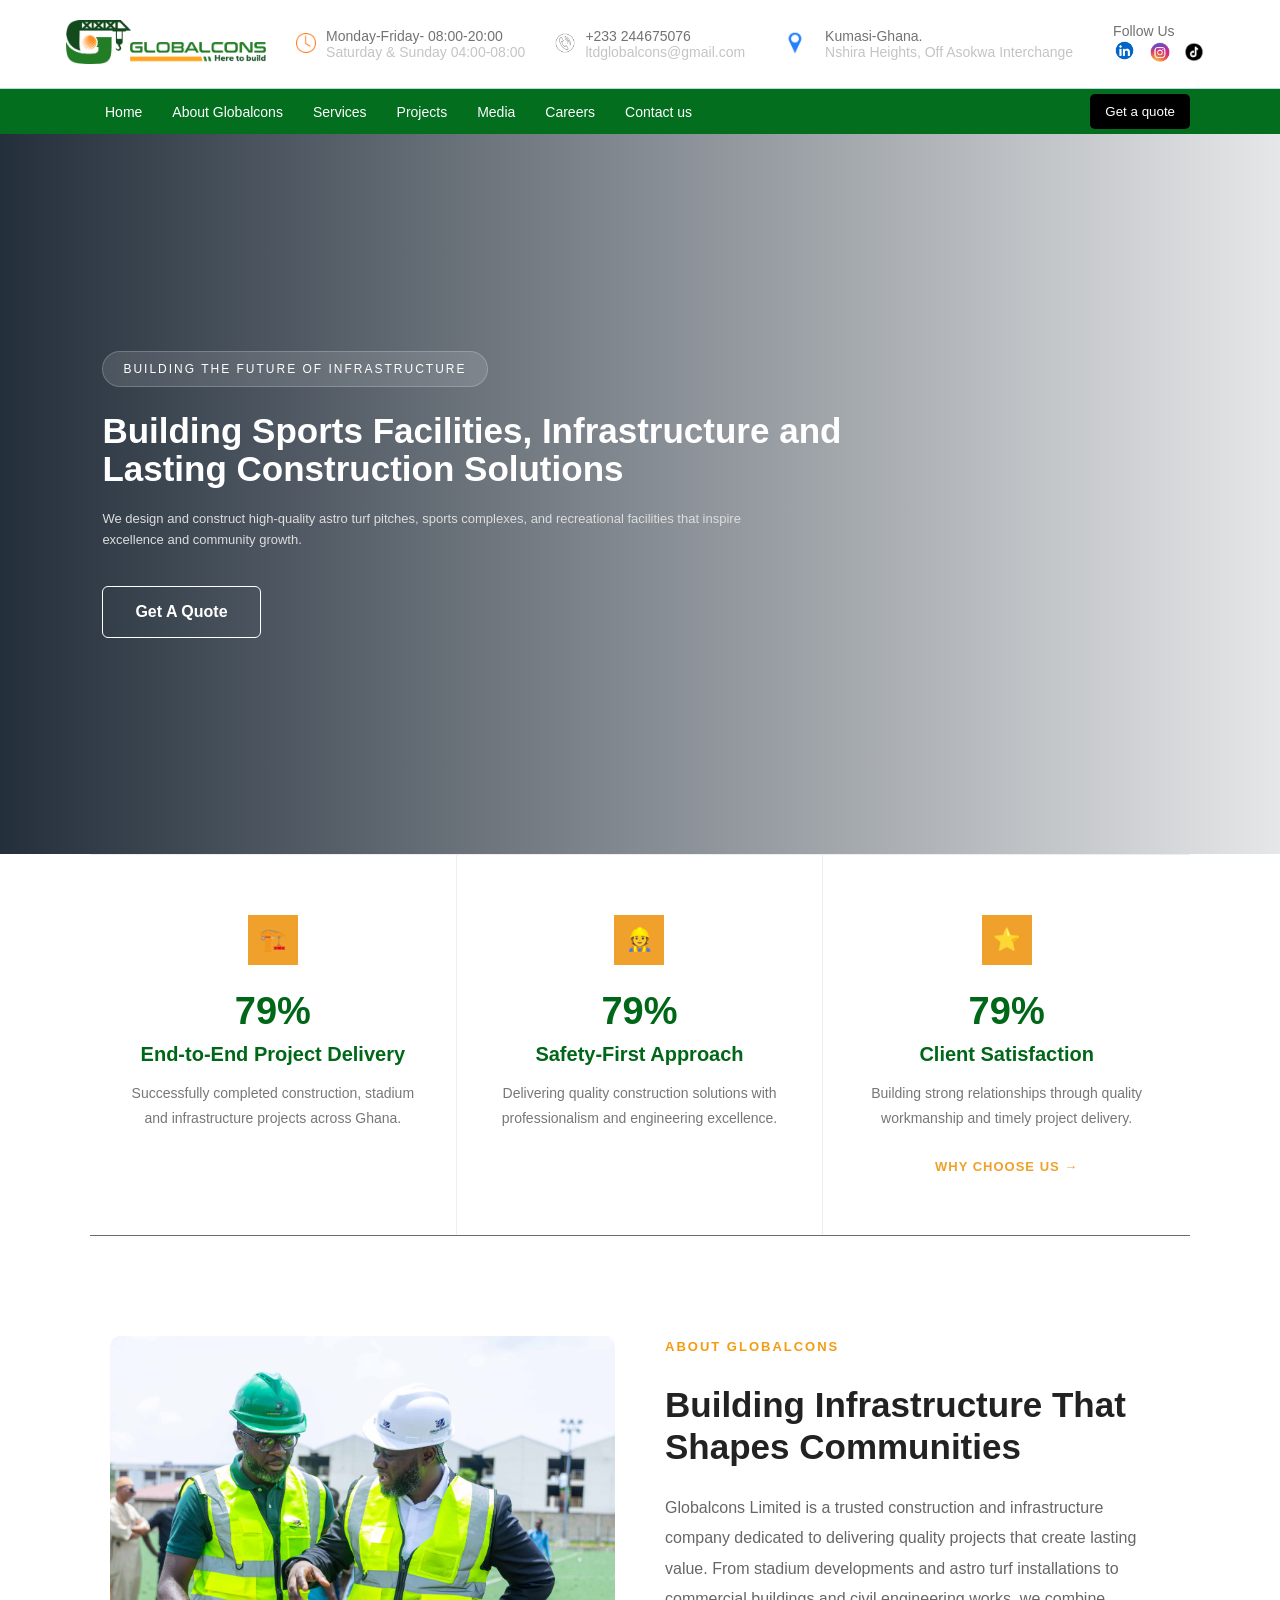
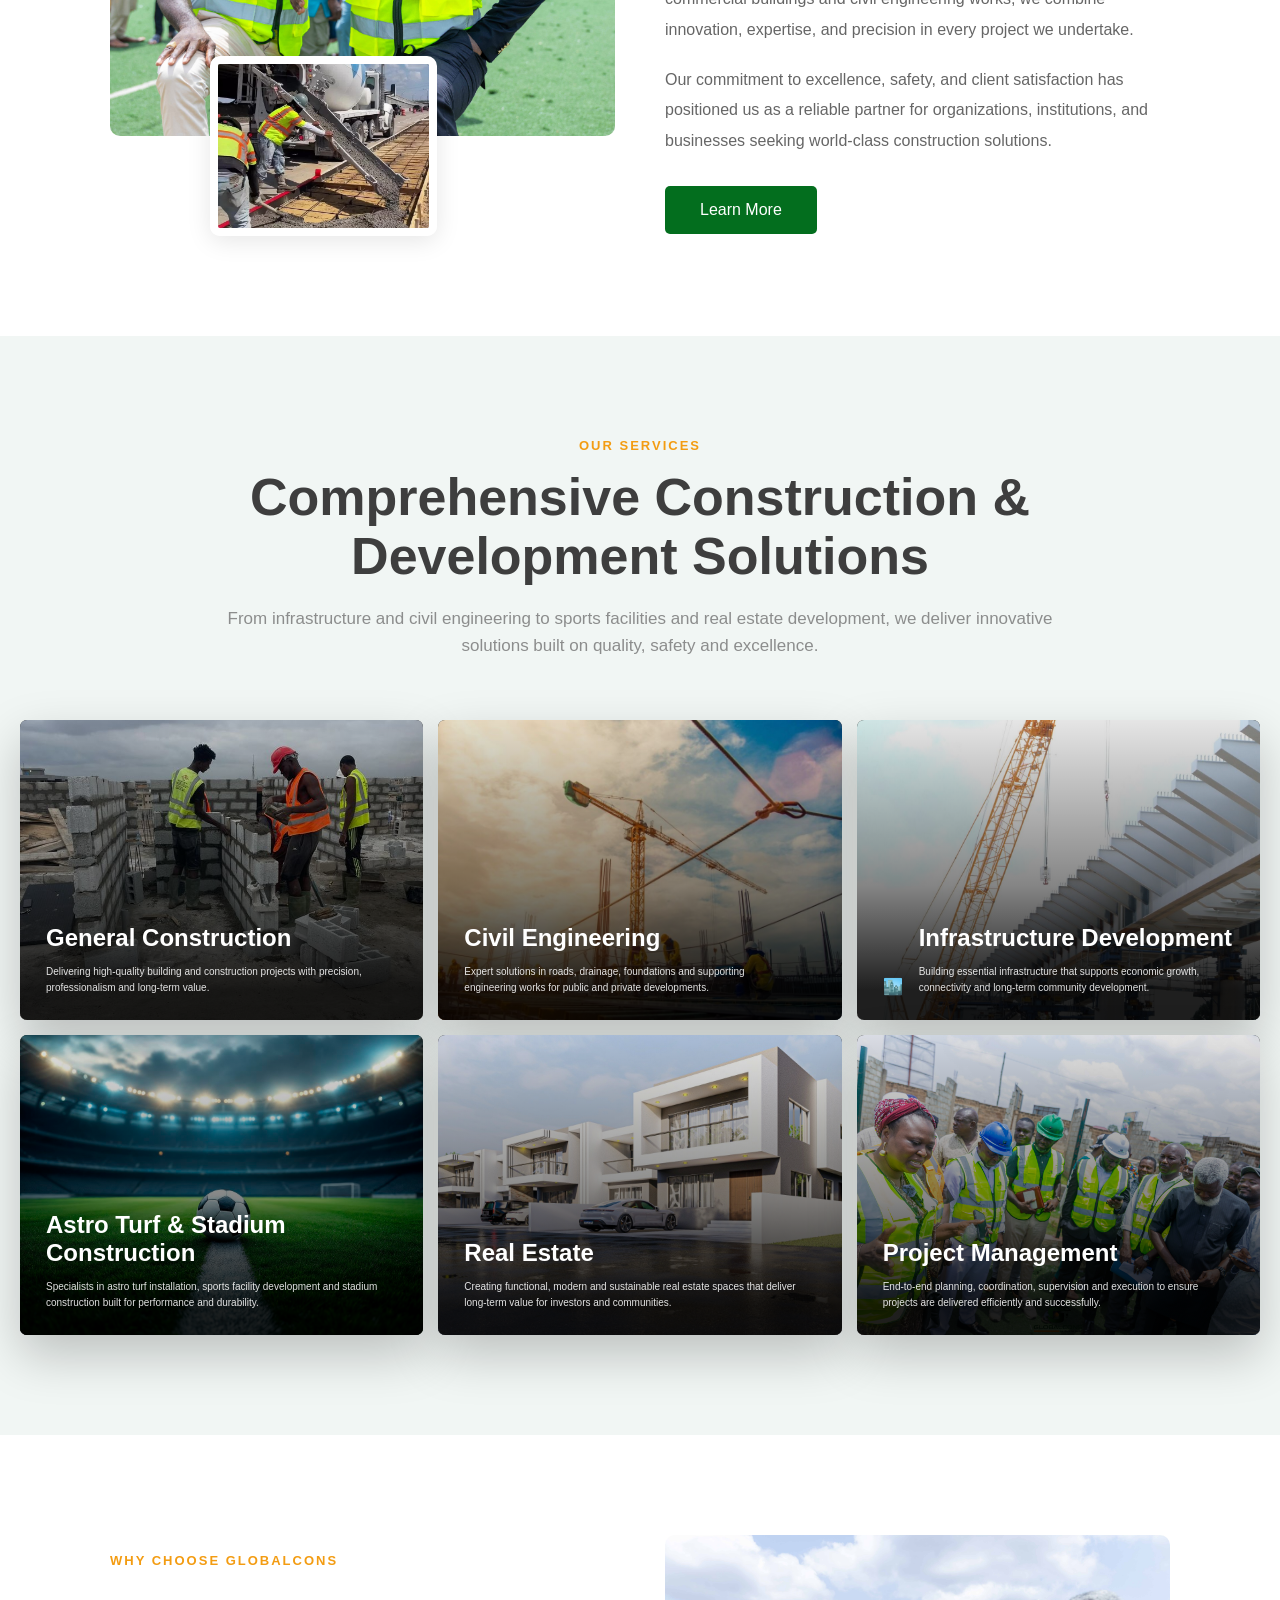
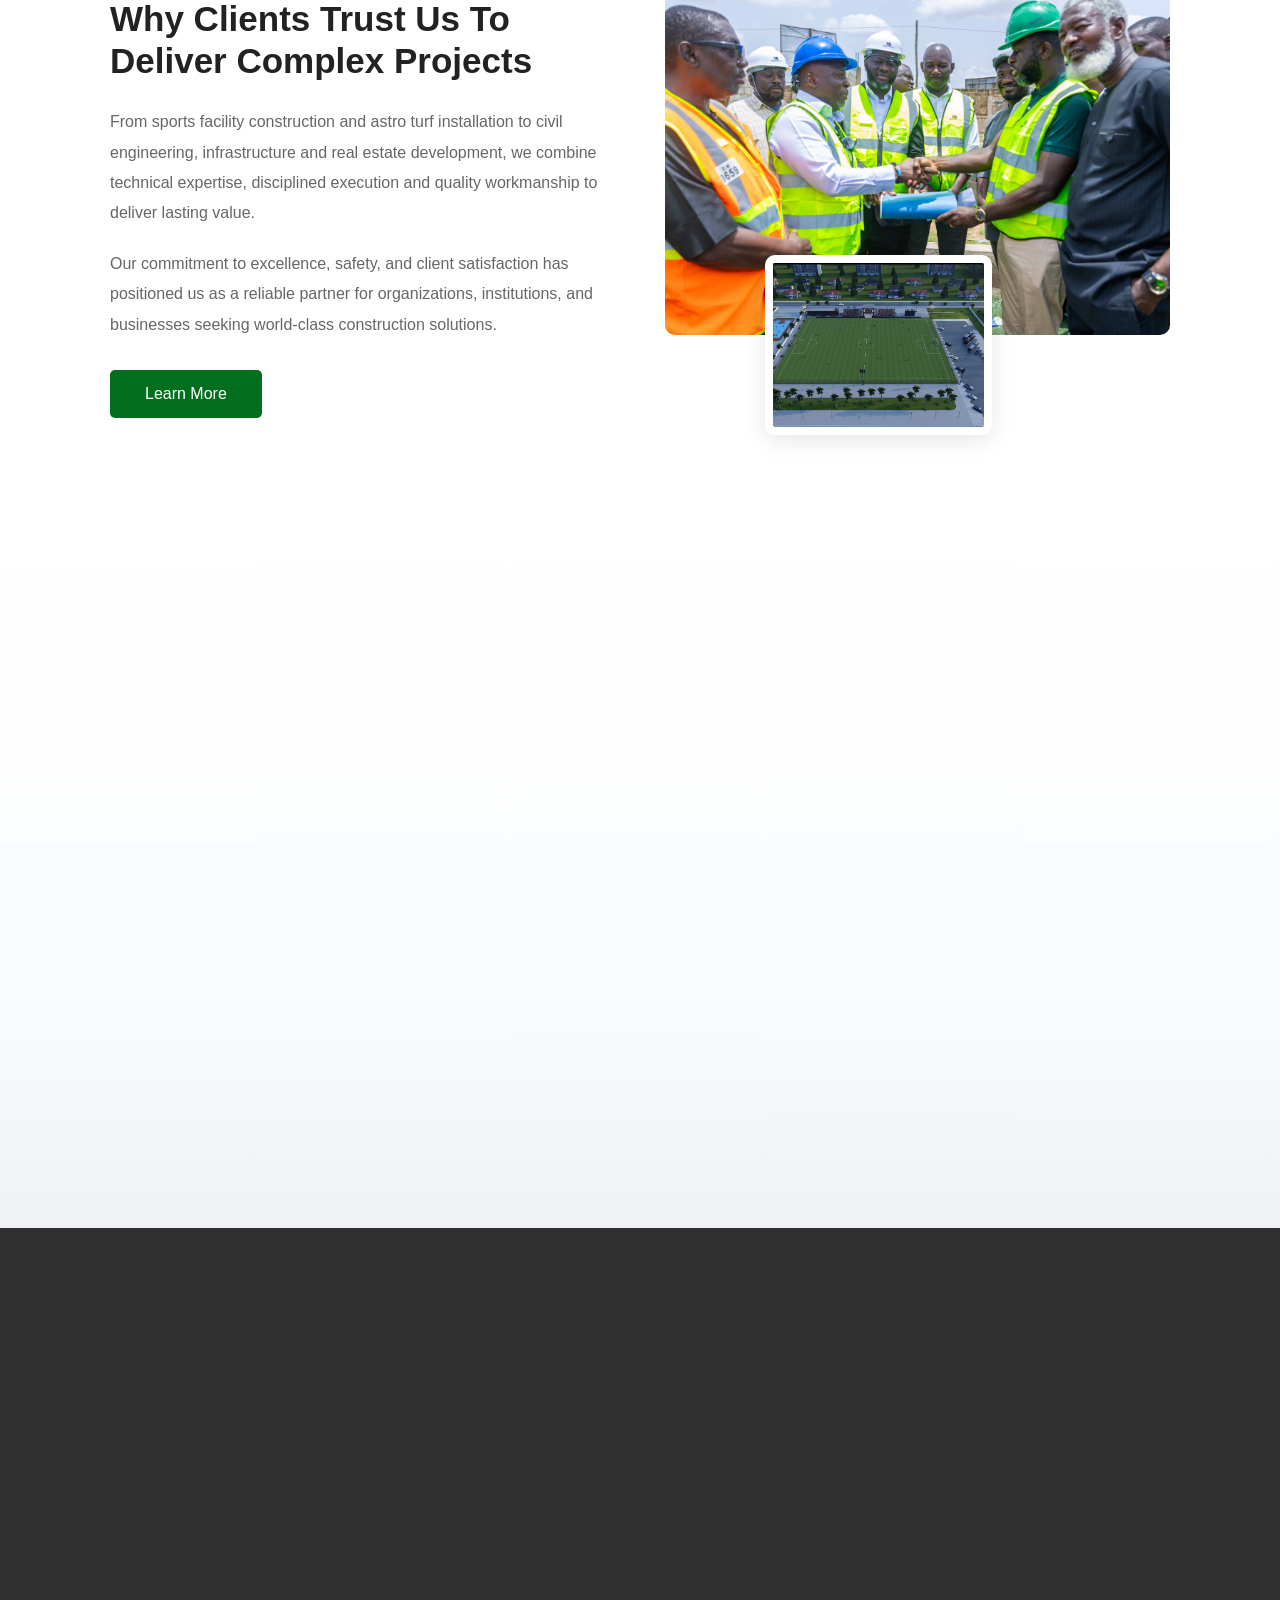
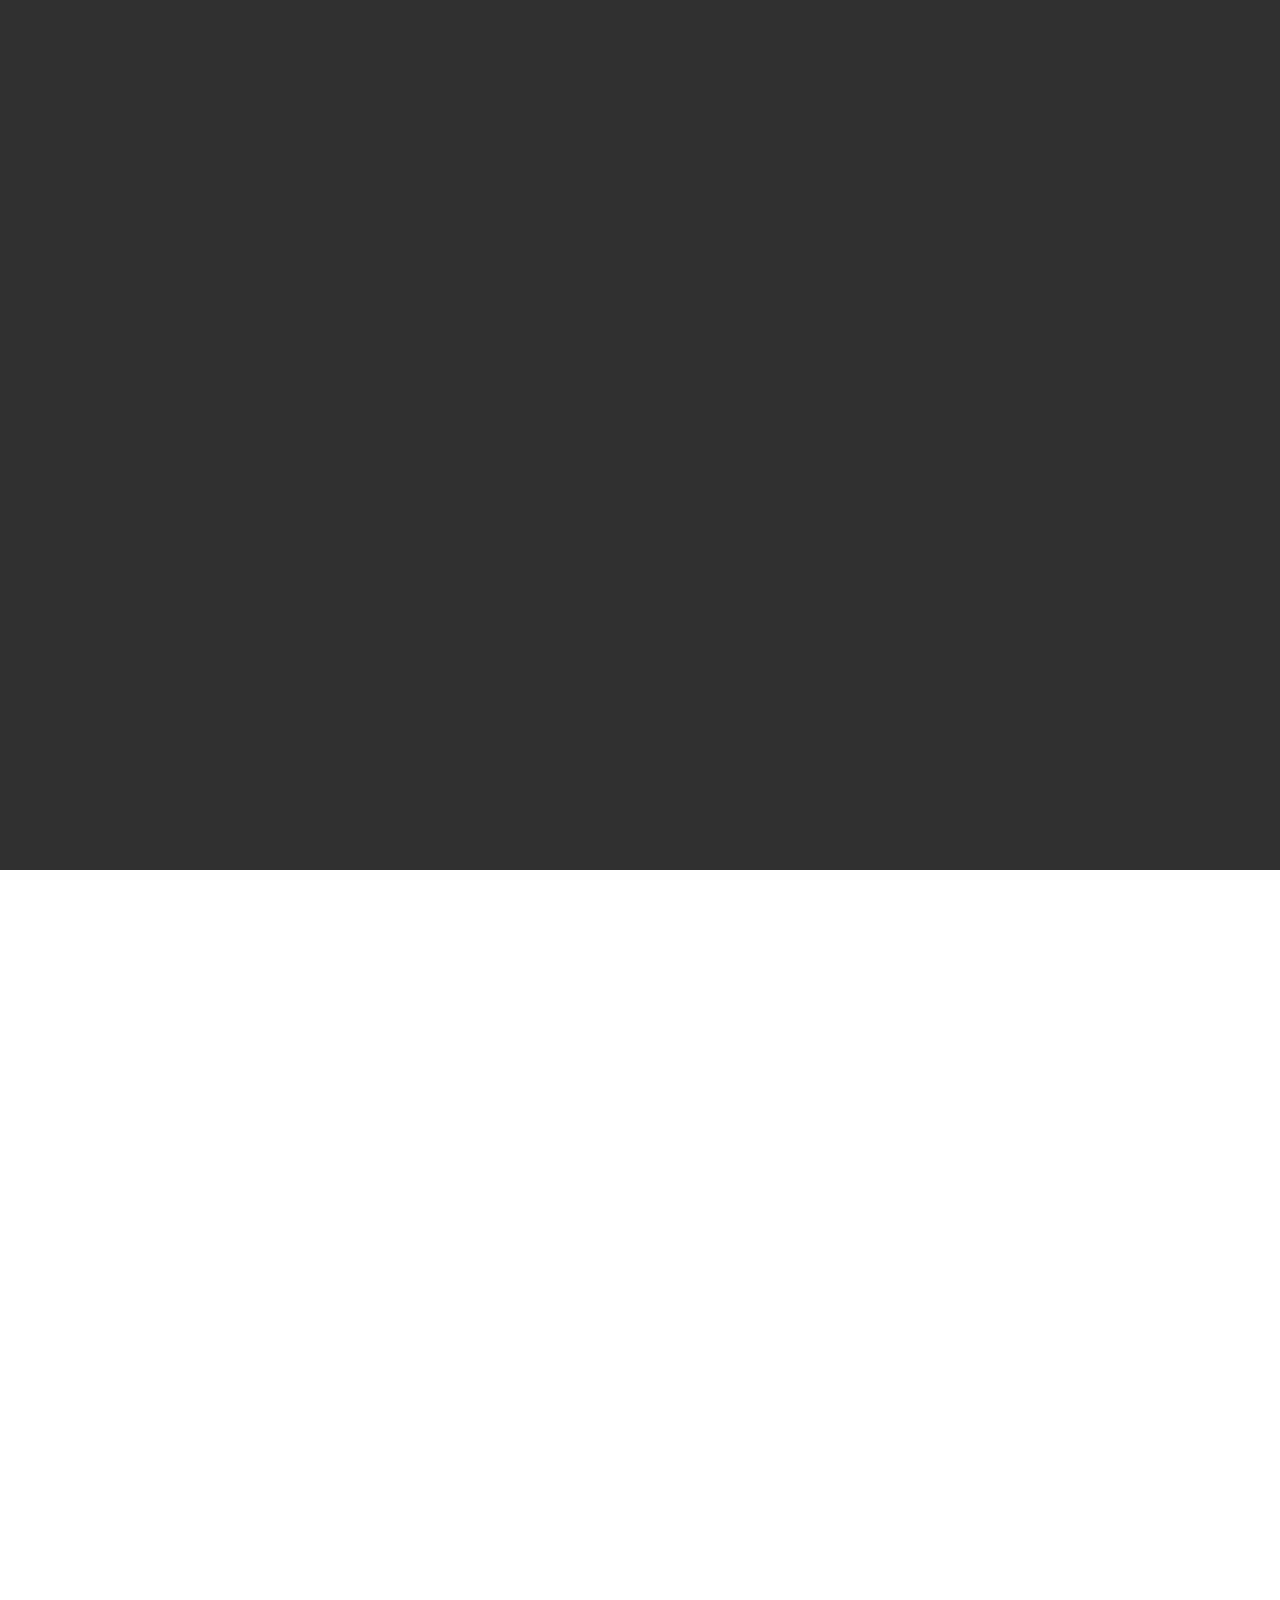
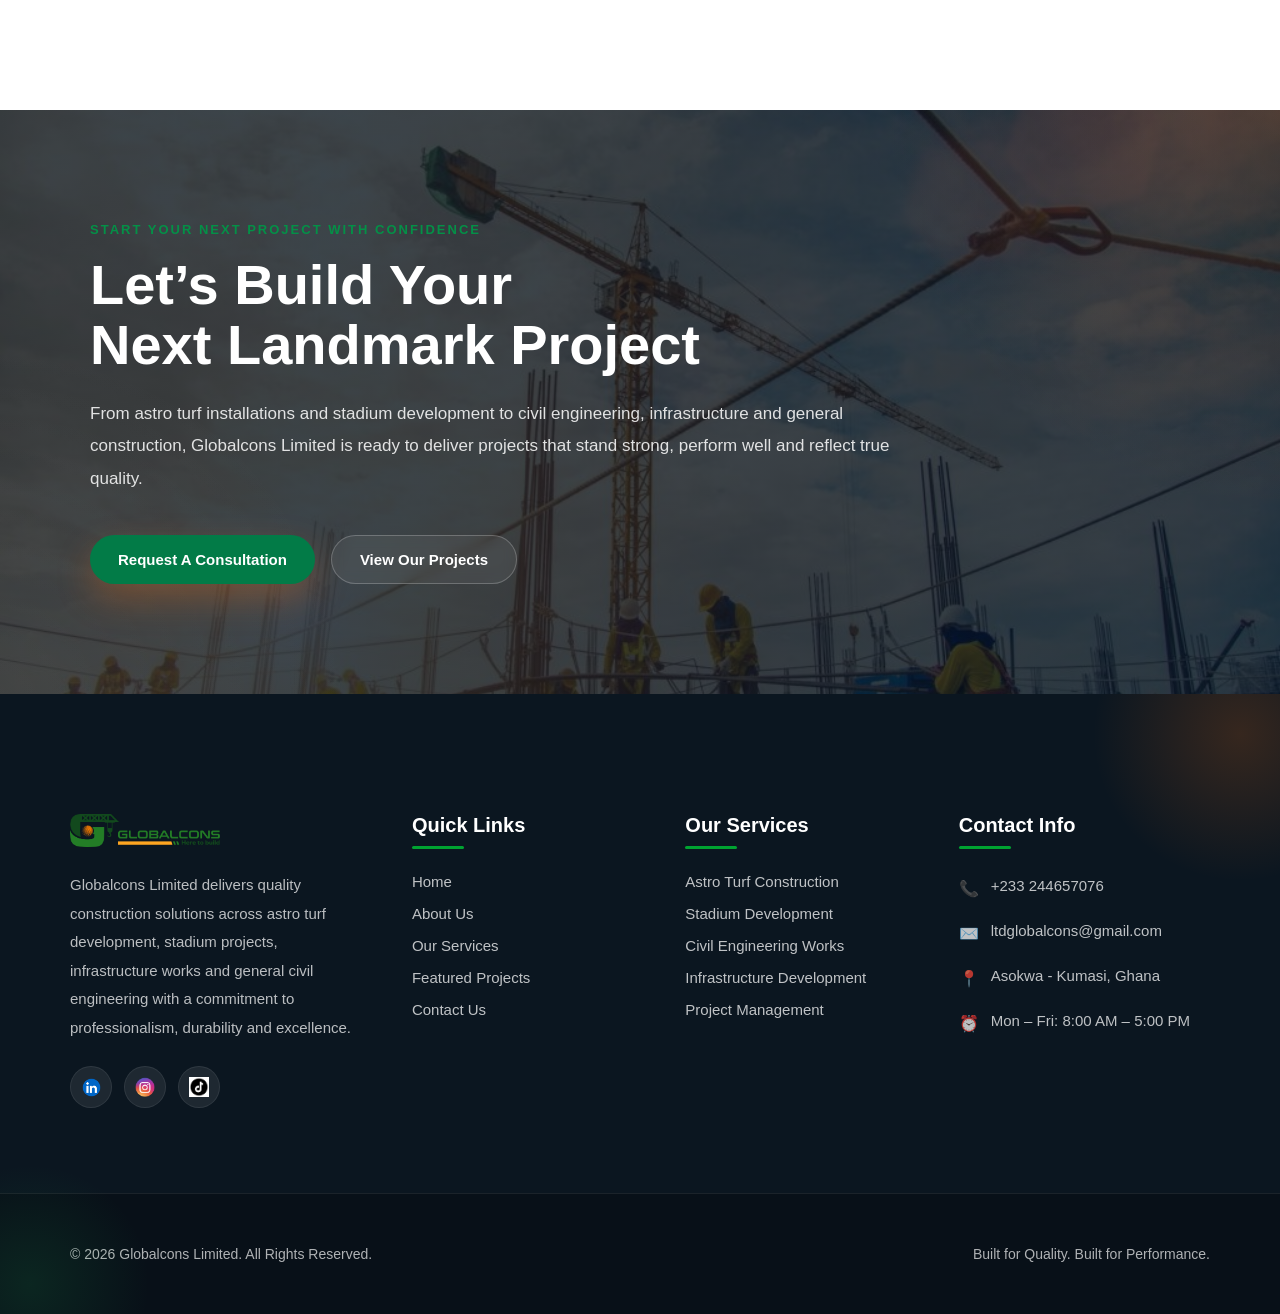
==== commit 4d103c76: "update" ====
--- a/index.html
+++ b/index.html
@@ -178,7 +178,7 @@
         <li>
             <details>
                 <summary>Projects</summary>
-                <a href="">Sports Infrastructure</a>
+                <a href="projects.html">Sports Infrastructure</a>
                 <!-- <a href="#">Commercial Buildings</a> -->
                 <!-- <a href="#">Civil Works</a> -->
                 <!-- <a href="#">Featured Projects</a> -->
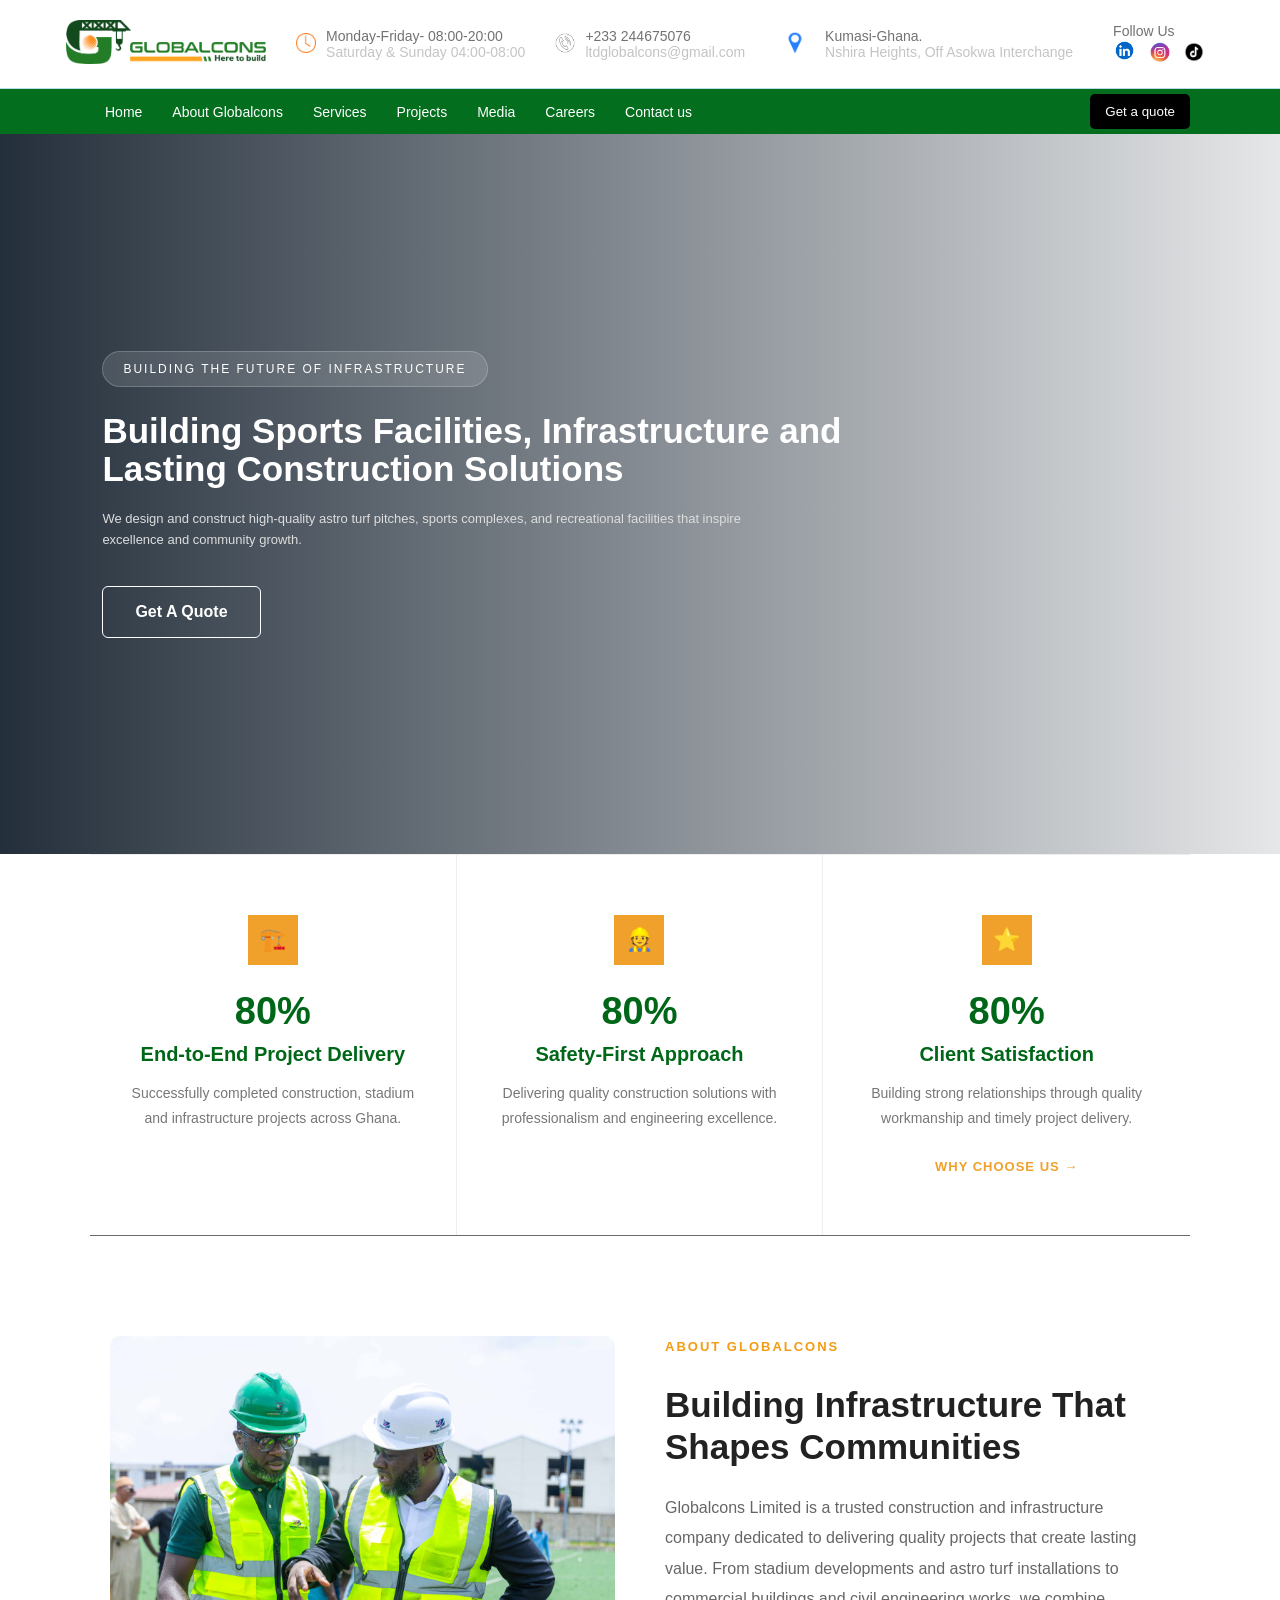
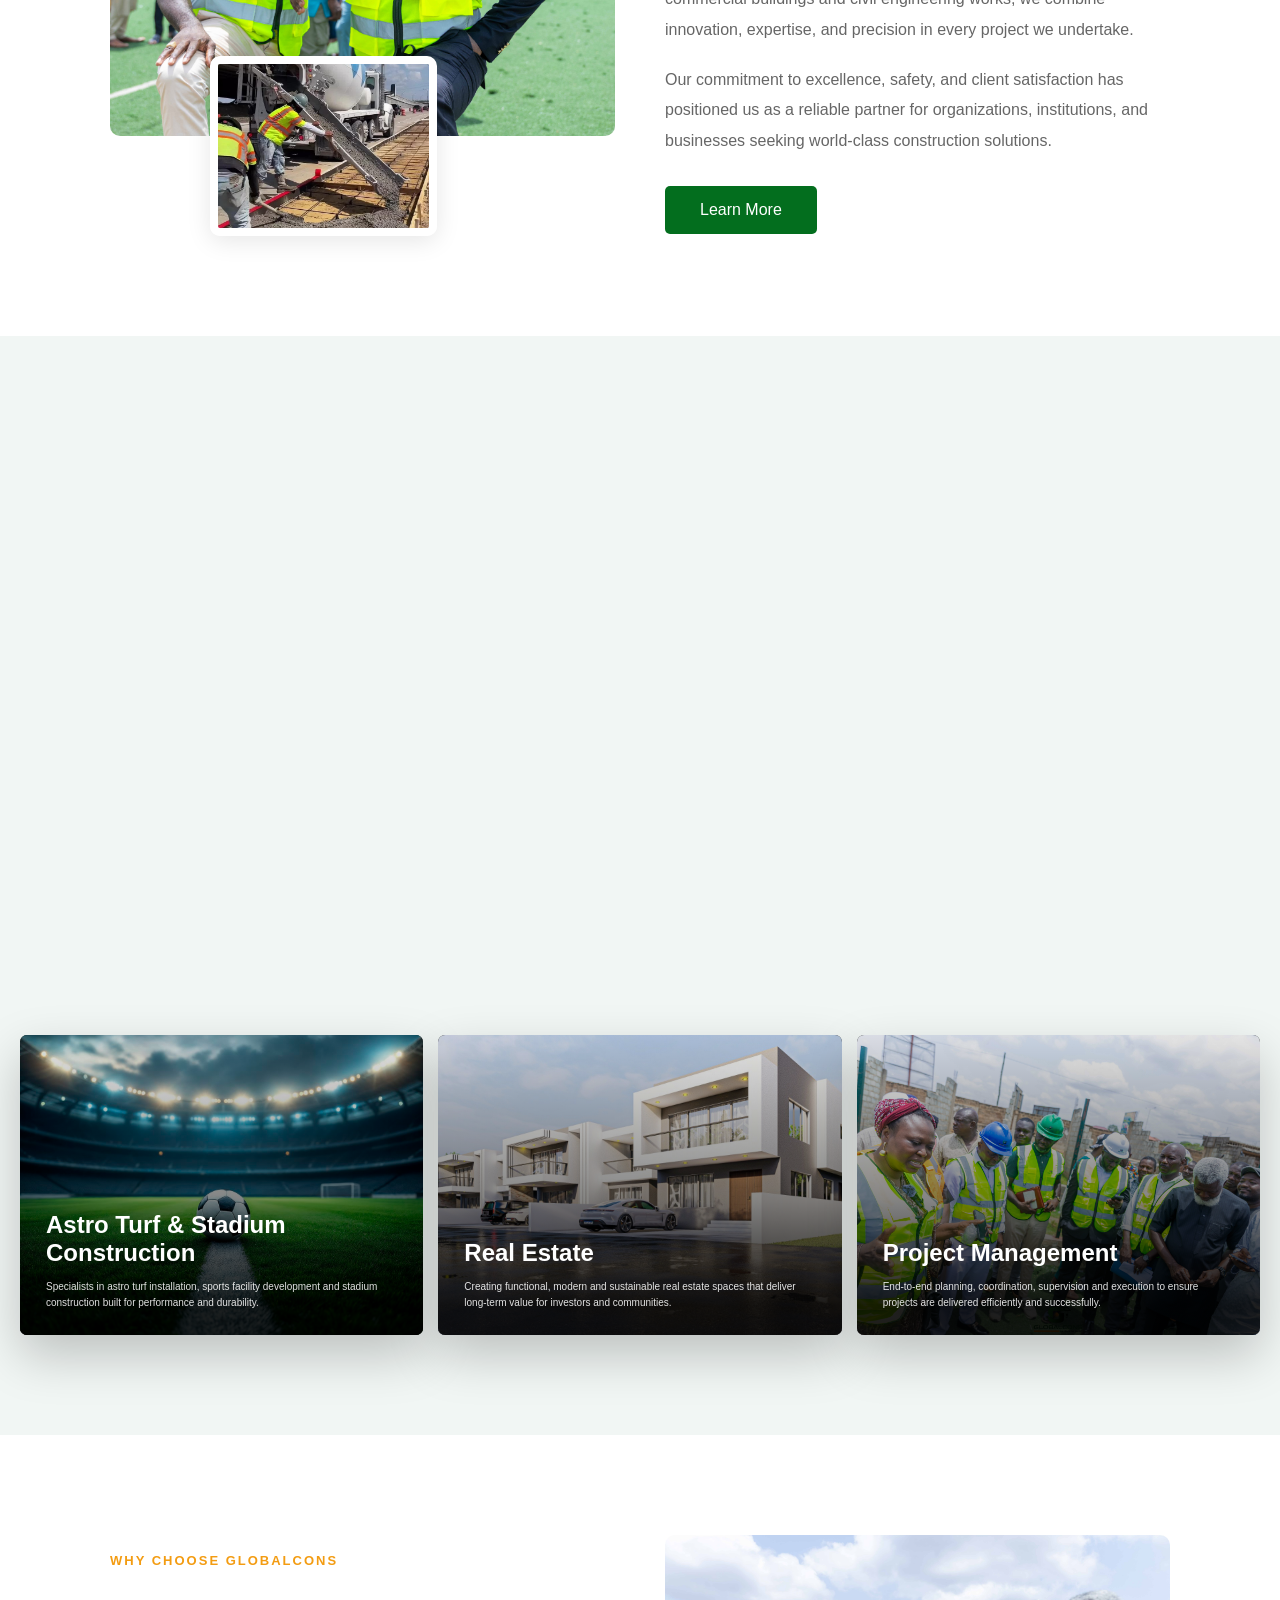
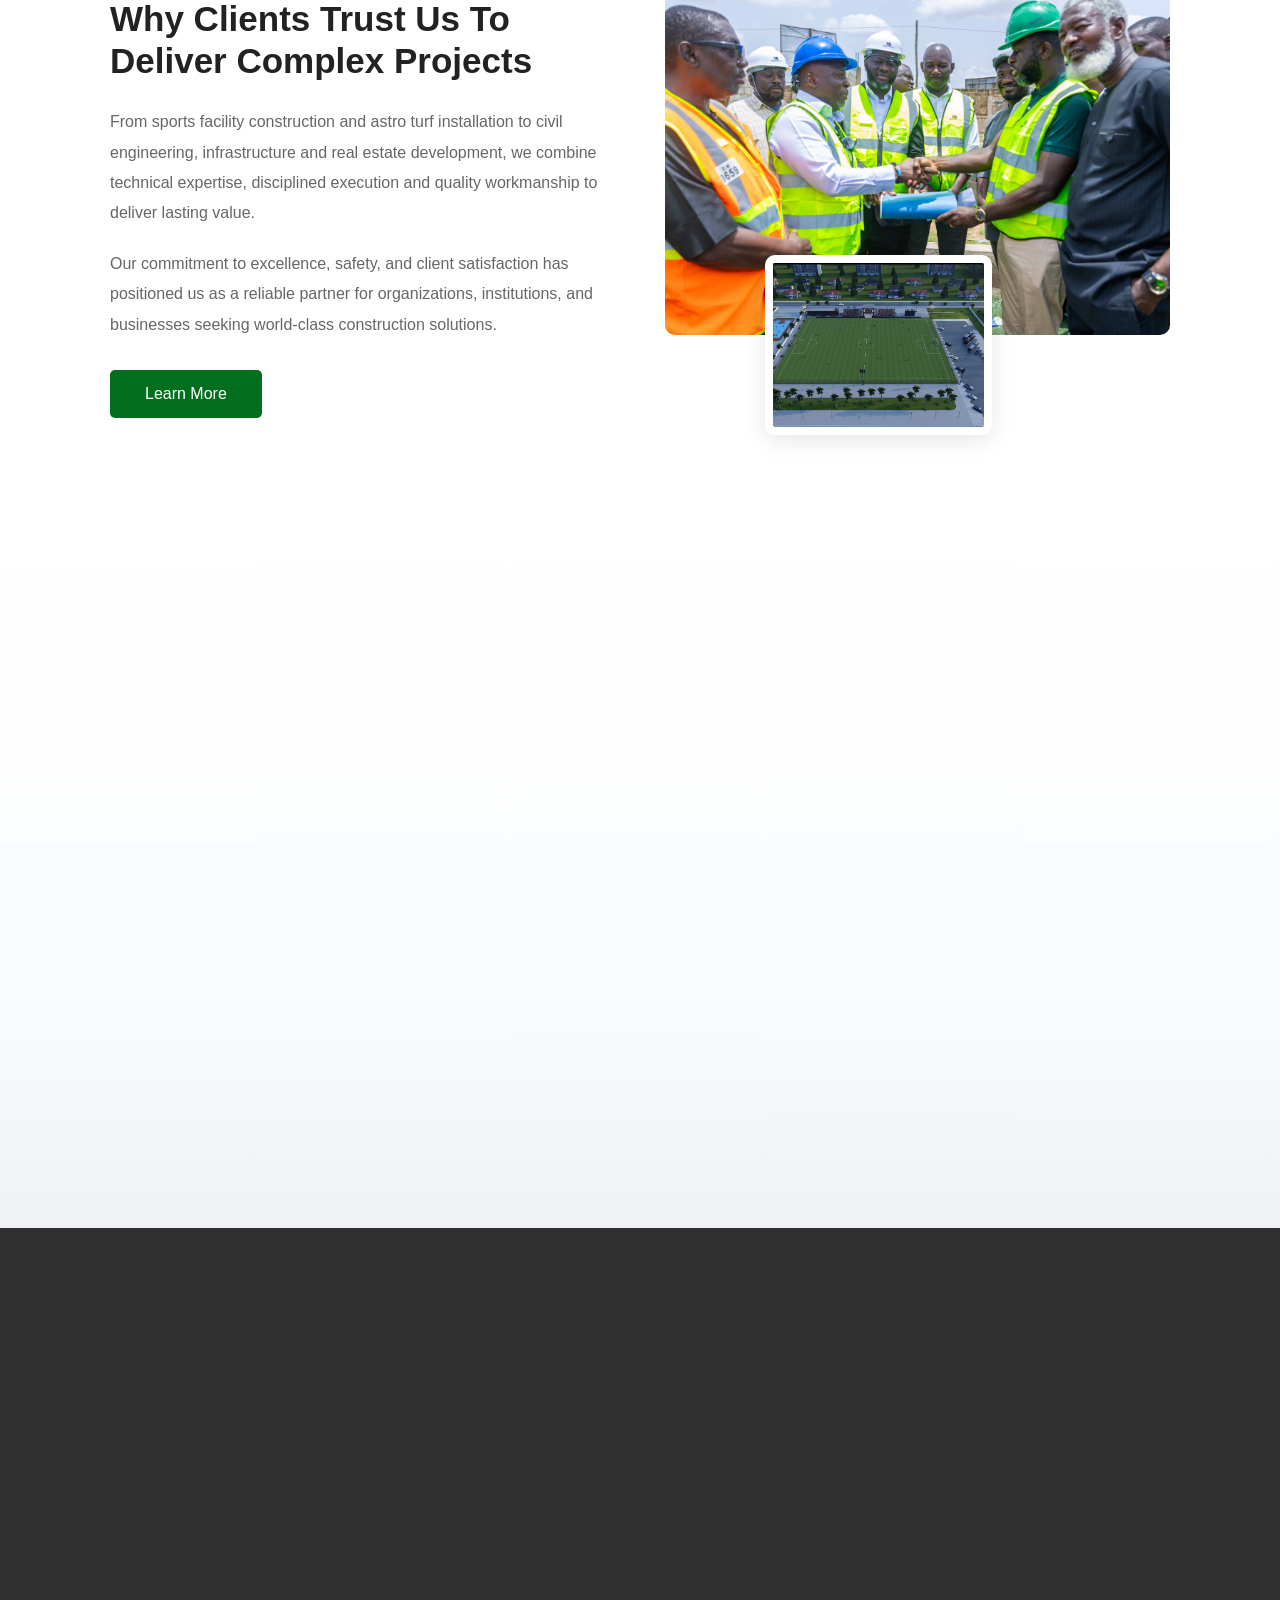
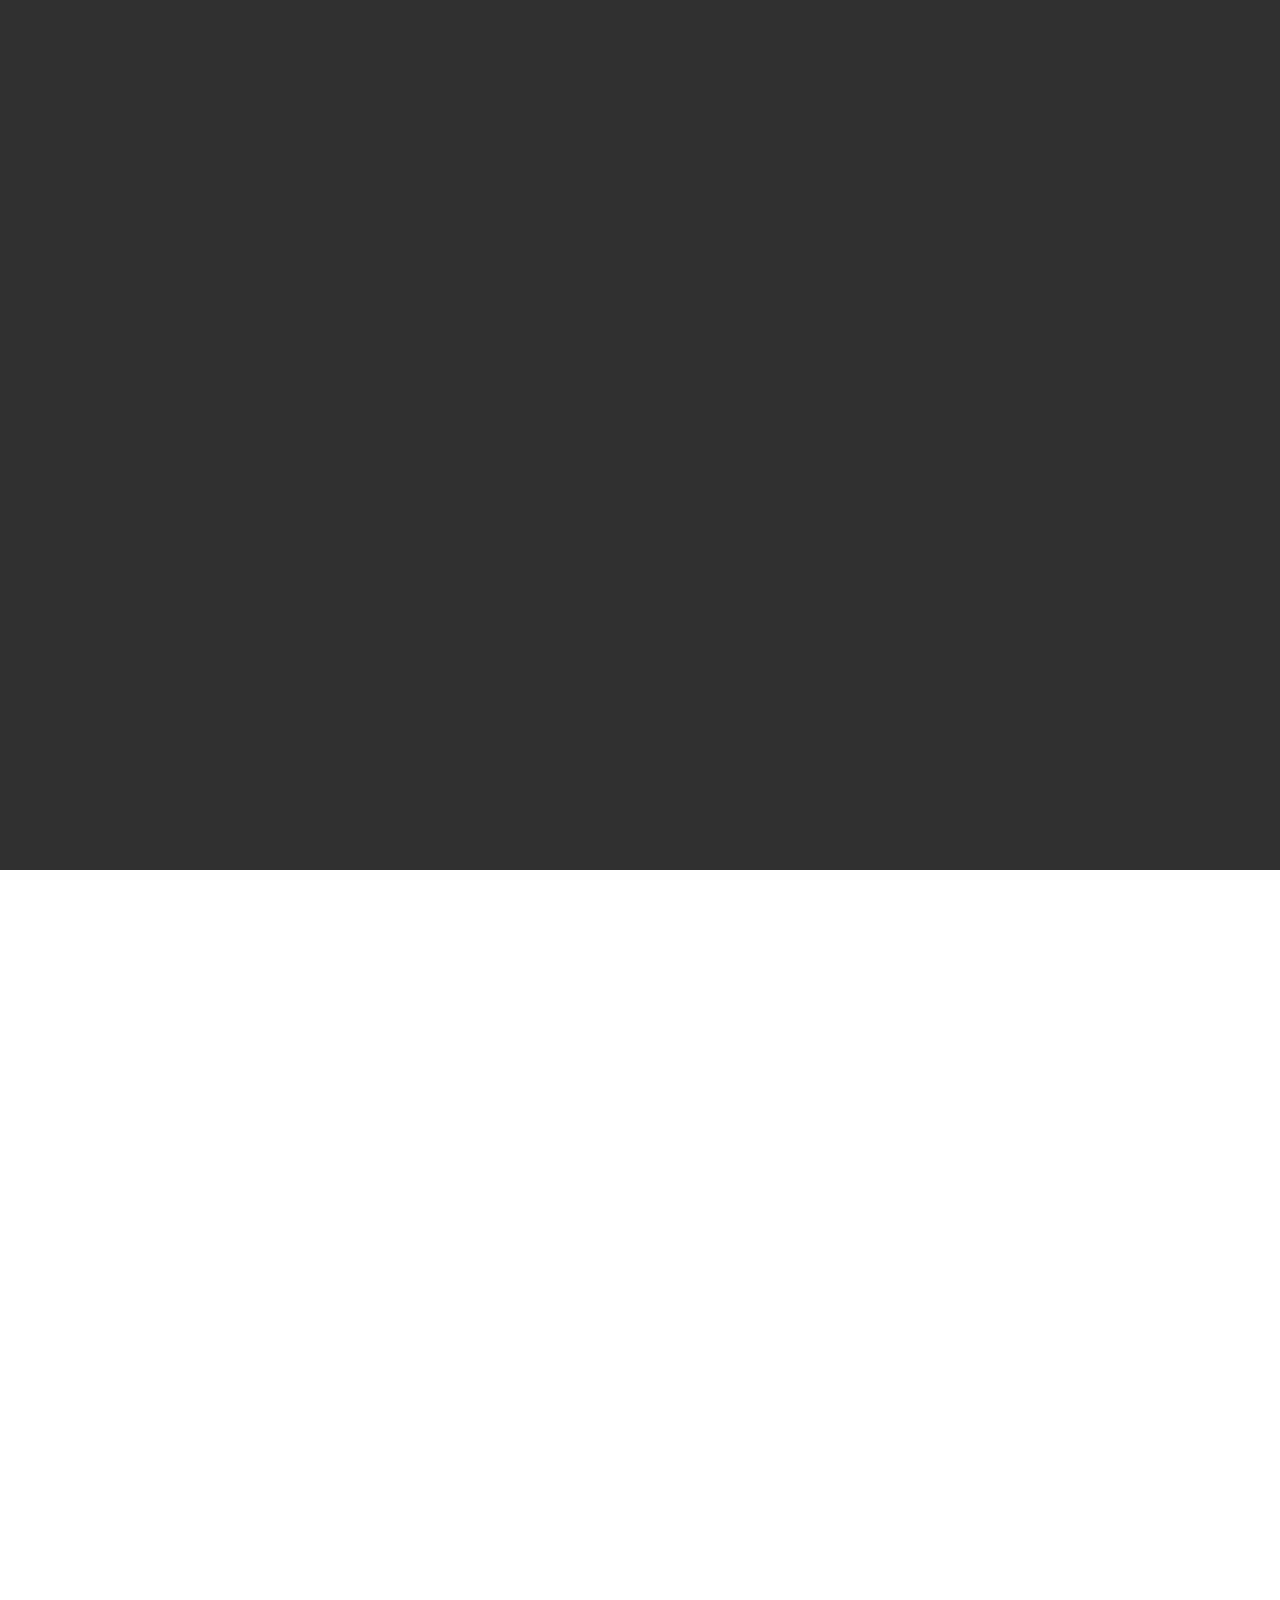
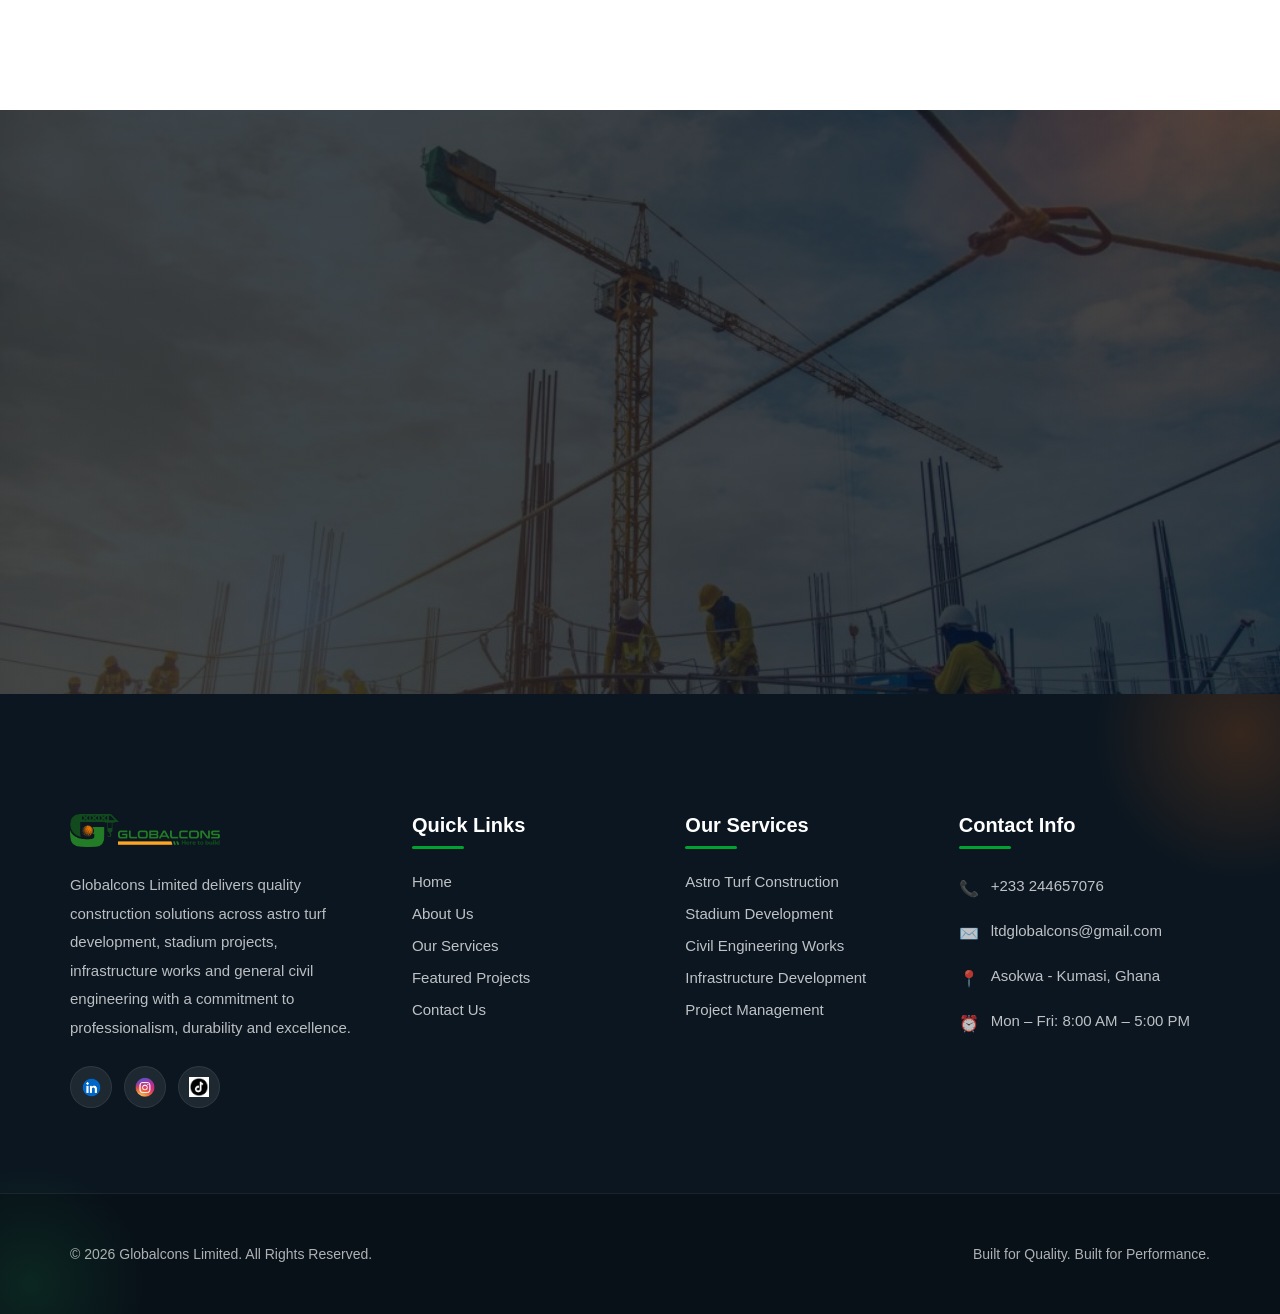
==== commit e4de4325: "Update print statement from 'Hello' to 'Goodbye'" ====
--- a/index.html
+++ b/index.html
@@ -63,8 +63,8 @@
       <div class="about" id="hide">
         <div class="about-con">
           <div class="ab-left">
-            <h1>Welcome To Globalcons Construction</h1>
-            <p class="pee">Globalcons Construction Limited delivers quality construction, civil engineering, infrastructure development, and modern sports facility projects with professionalism, innovation, and a commitment to excellence.  </p>
+            <h1>Welcome To Globalcons limited</h1>
+            <p class="pee">Globalcons  Limited delivers quality construction, civil engineering, infrastructure development, and modern sports facility projects with professionalism, innovation, and a commitment to excellence.  </p>
             <a href="about.html"  id="learn-more">Click here to learn more</a>
           </div>
 
@@ -93,7 +93,7 @@
       <div class="drop-container">
         <div class="dropdowne">
           <ul>
-            <li><a href="learn.html">Astro Turf Installations</a></li>
+            <li><a href="projects.html">Astro Turf Installations</a></li>
           </ul>
       </div>
       </div>
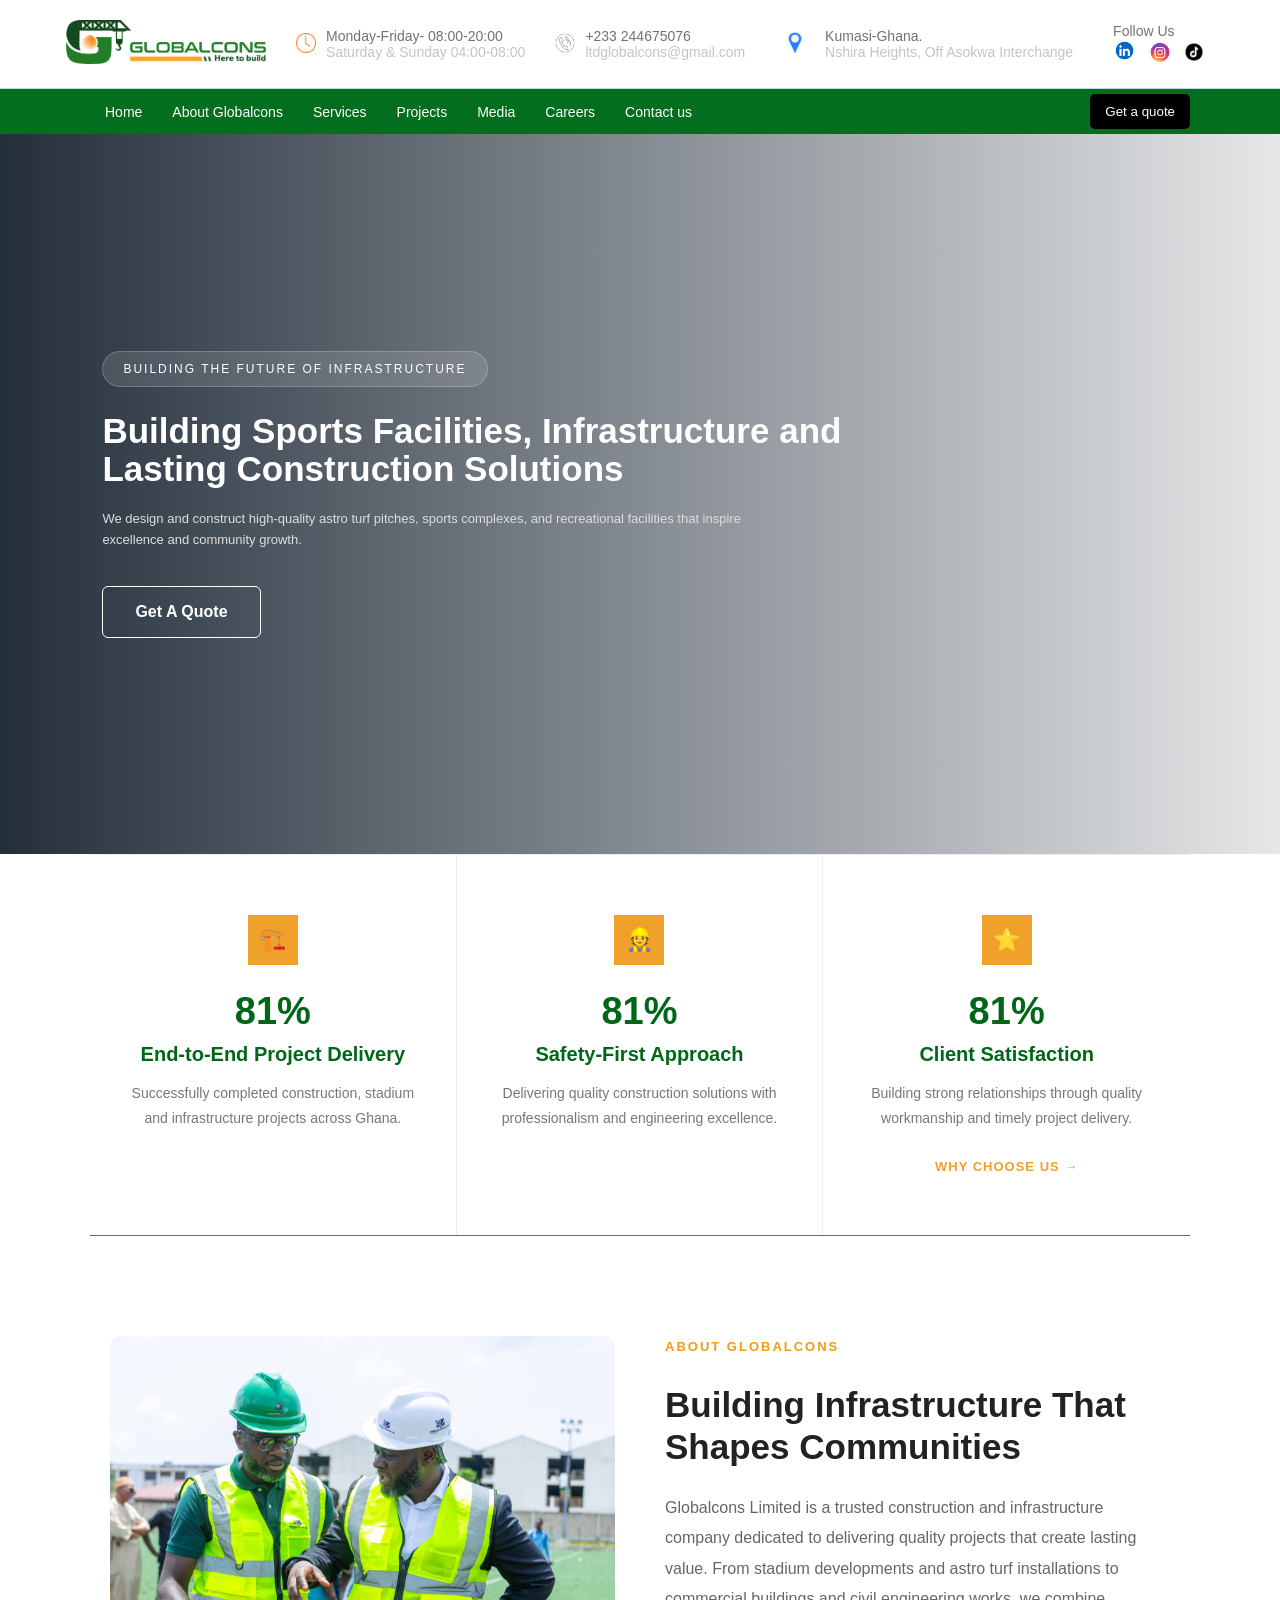
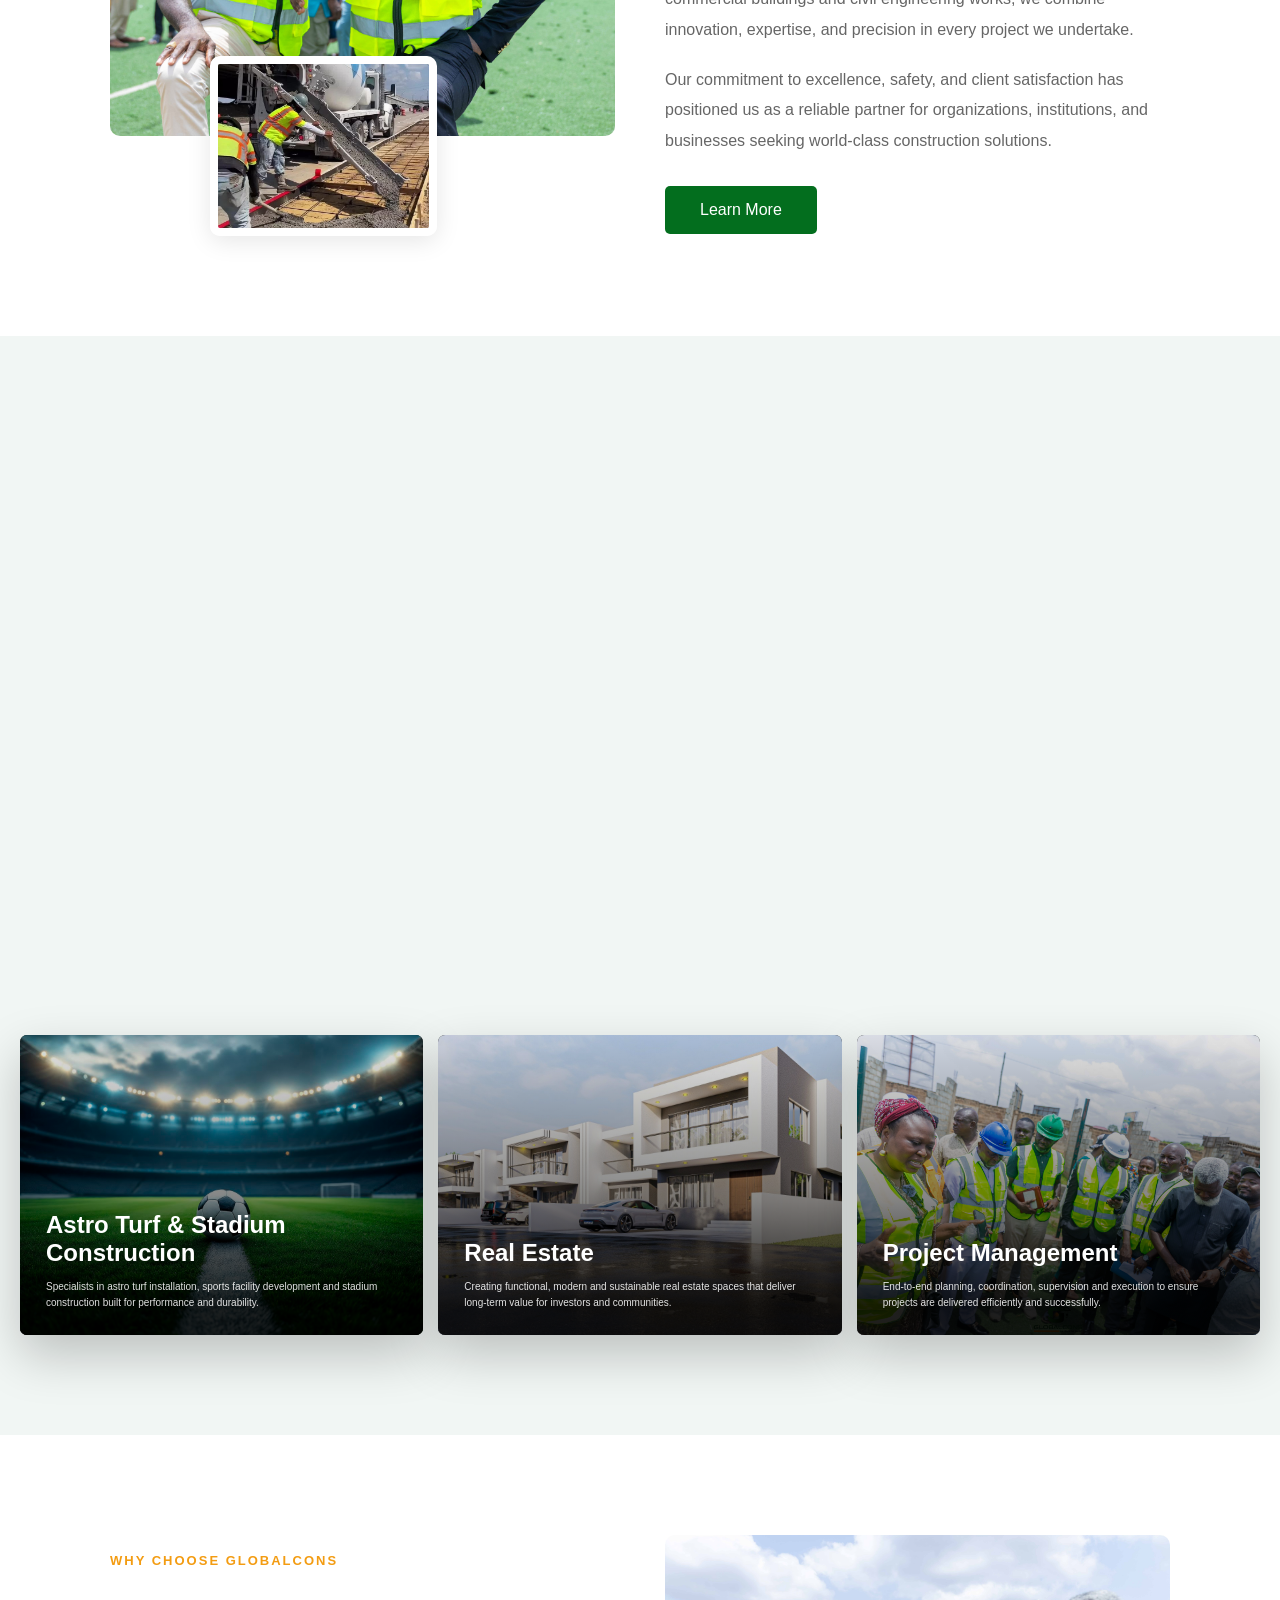
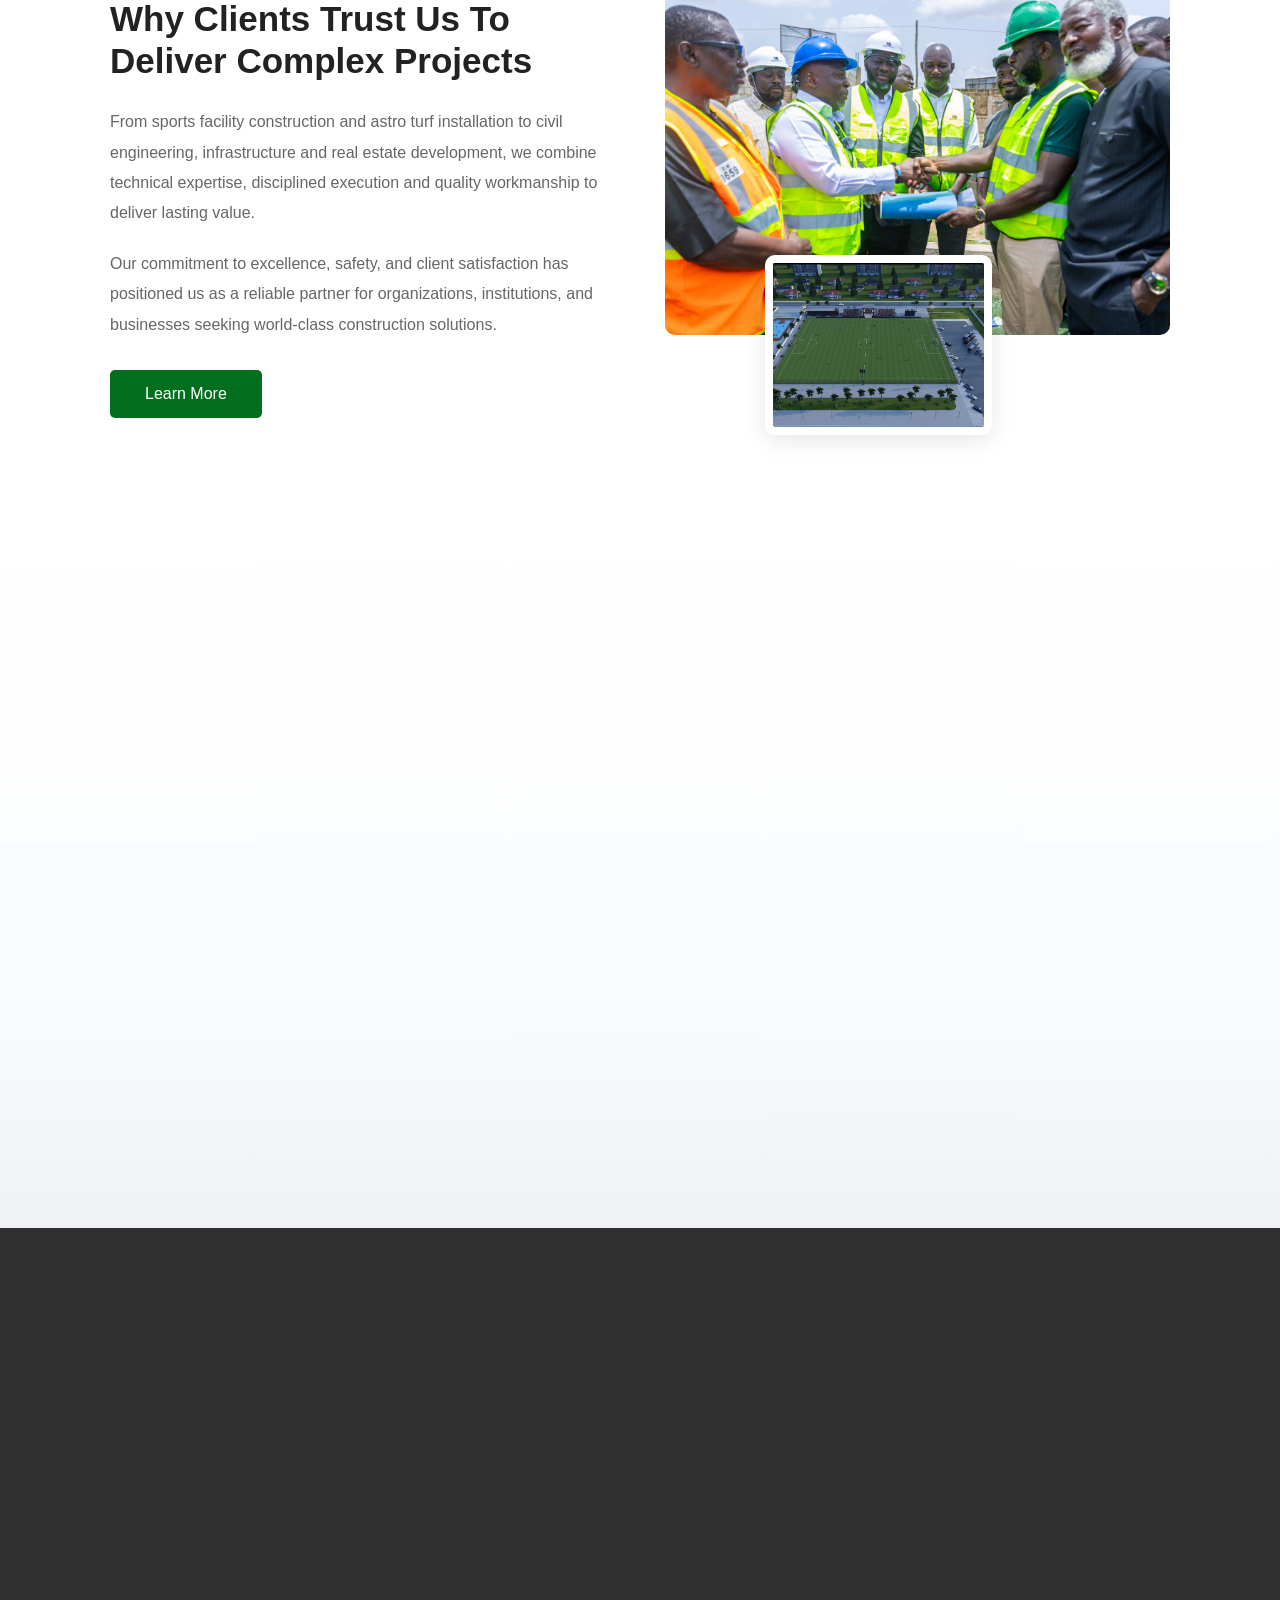
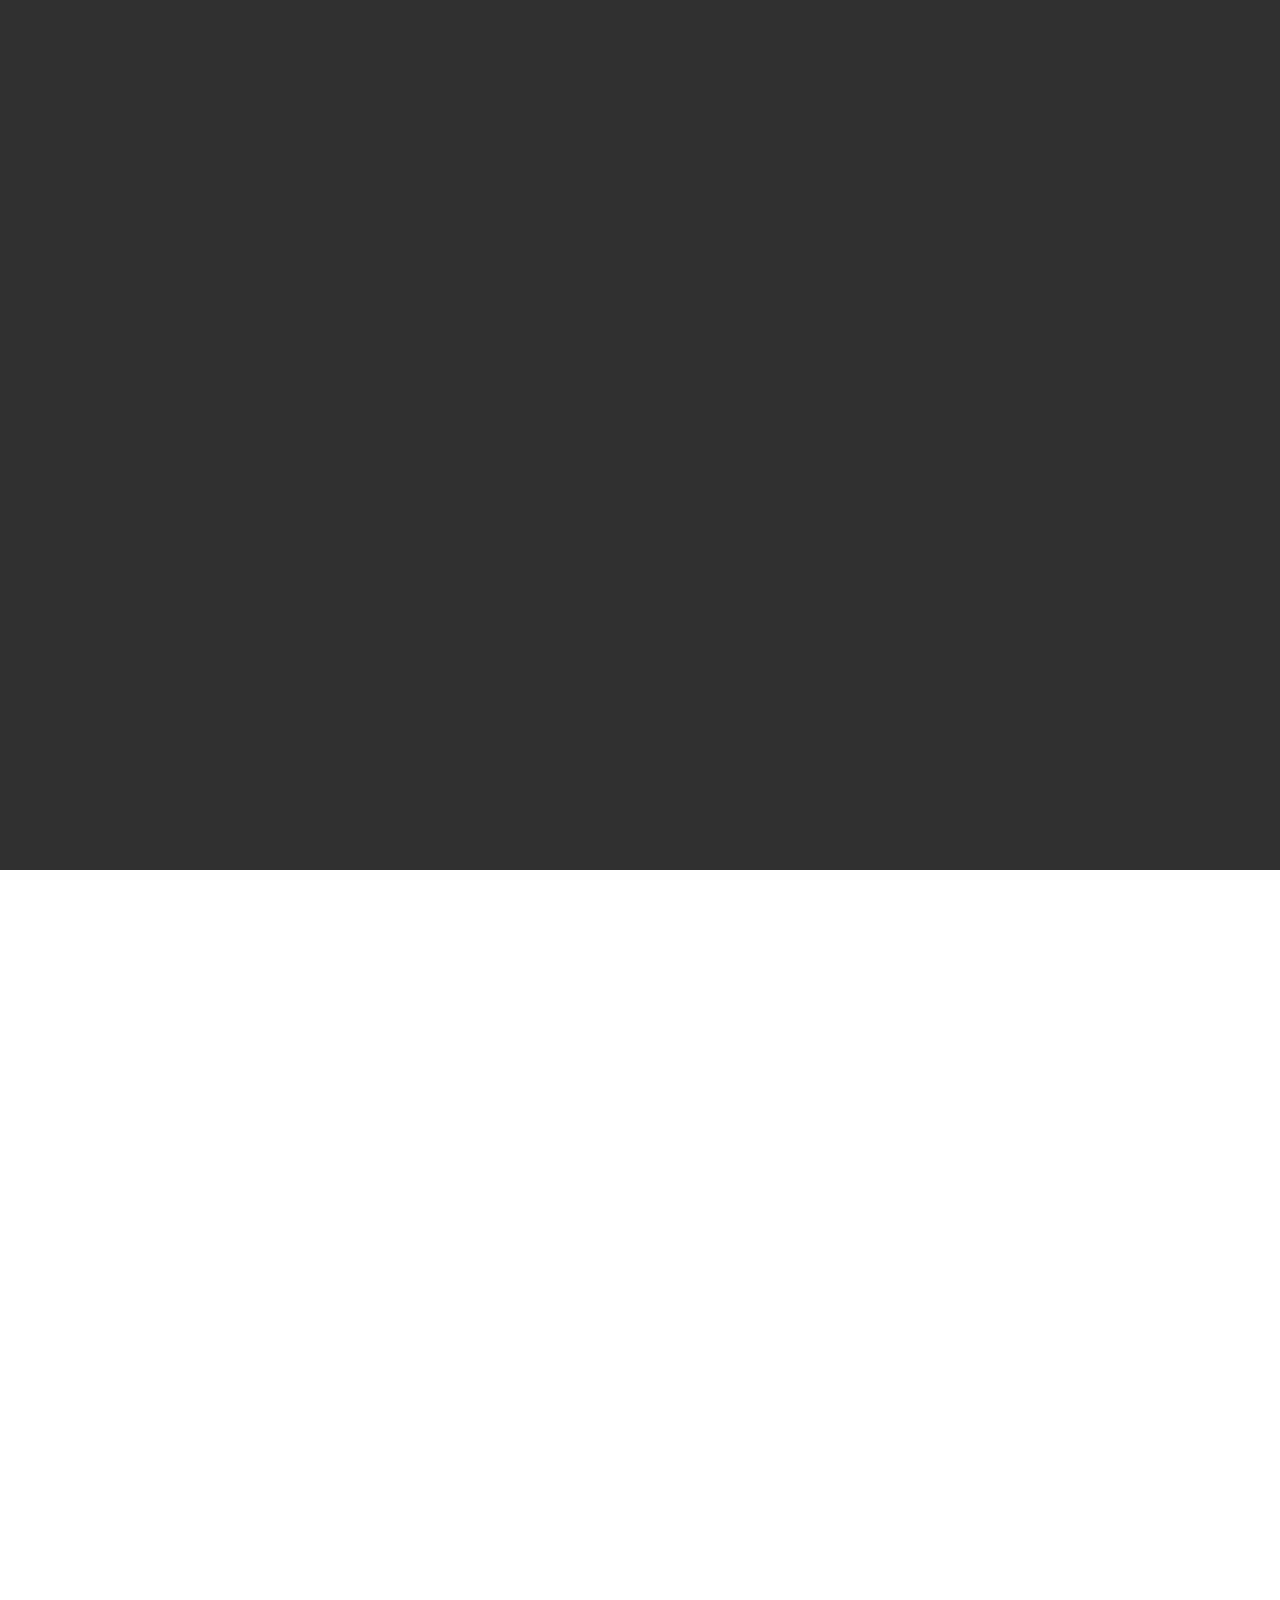
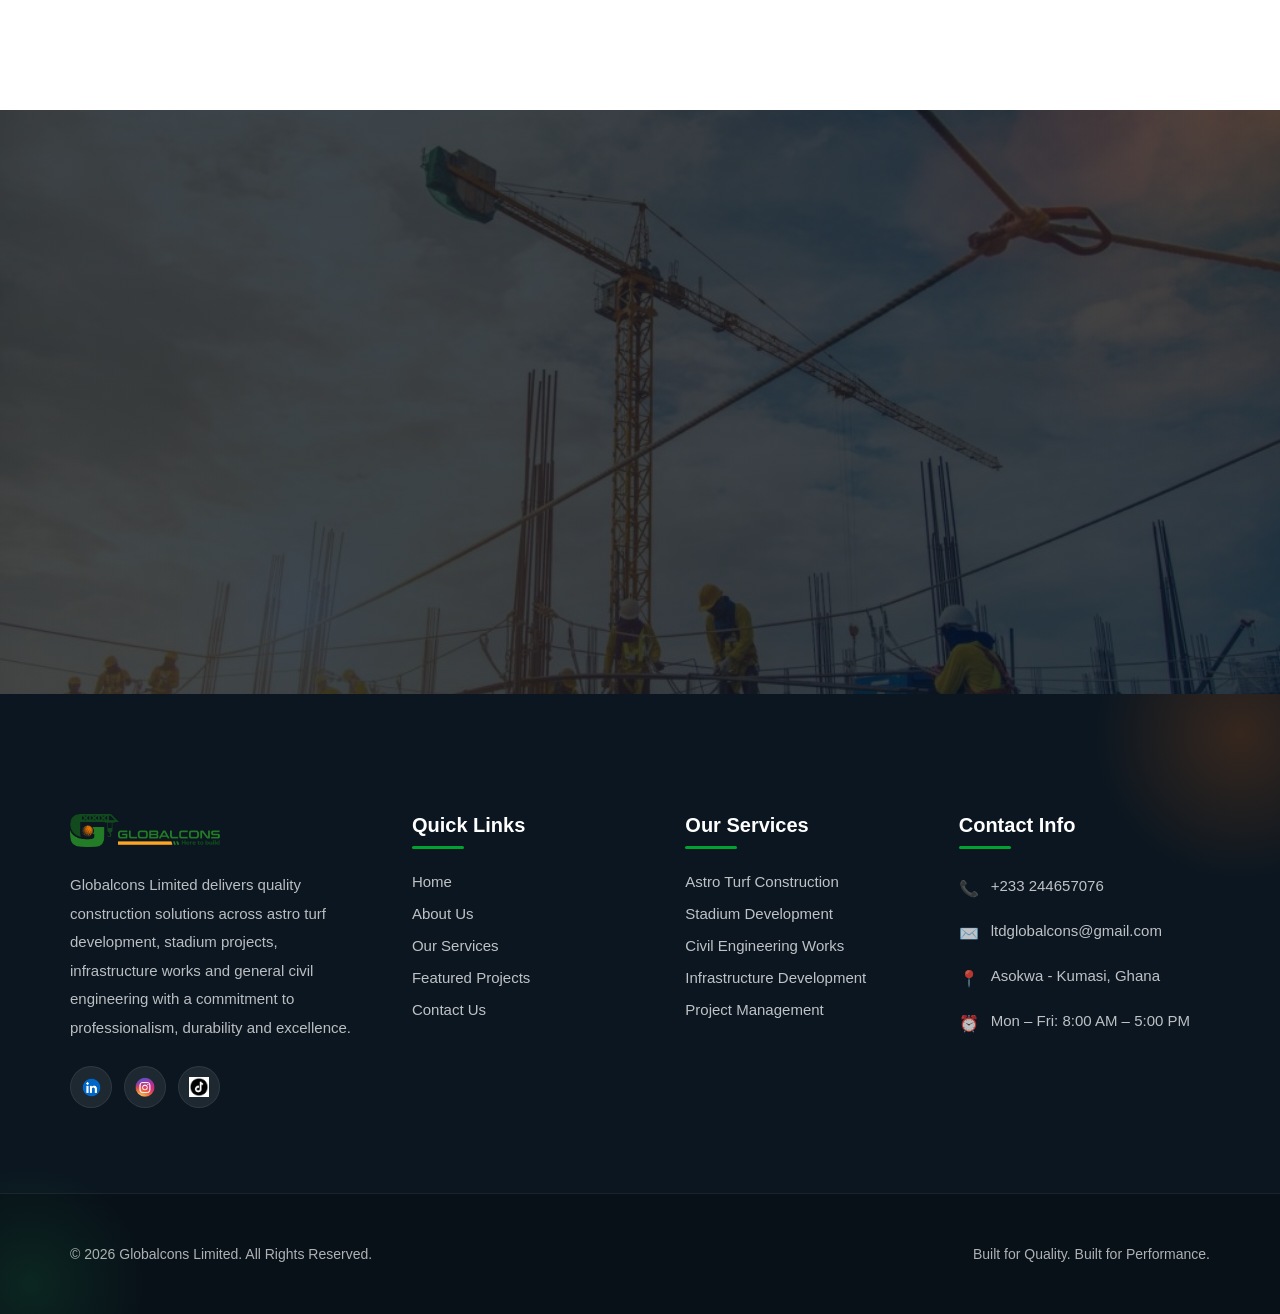
==== commit 7ef3db9b: "update" ====
--- a/index.html
+++ b/index.html
@@ -1,11 +1,51 @@
 <!DOCTYPE html>
 <html lang="en">
 <head>
+    <!-- Basic Meta -->
     <meta charset="UTF-8">
     <meta name="viewport" content="width=device-width, initial-scale=1.0">
+
+    <!-- Primary SEO -->
+    <title>Globalcons Limited | Commercial, Civil & Sports Infrastructure Experts in Ghana</title>
+
+    <meta name="description" content="Globalcons Limited is a leading construction and engineering company in Ghana delivering commercial buildings, civil engineering works, sports facilities, infrastructure development, project management, and turnkey construction solutions.">
+
+    <meta name="keywords" content="Globalcons Limited, Construction Company Ghana, Civil Engineering Ghana, Infrastructure Development, Commercial Construction, Sports Facility Construction, Astro Turf Construction, Project Management, Building Contractors Ghana">
+
+    <meta name="author" content="Globalcons Limited">
+    <meta name="robots" content="index, follow">
+    <meta name="theme-color" content="#0B2B52">
+
+    <!-- Canonical -->
+    <link rel="canonical" href="https://www.globalconss.org/">
+
+    <!-- Open Graph -->
+    <meta property="og:type" content="website">
+    <meta property="og:site_name" content="Globalcons Limited">
+    <meta property="og:title" content="Globalcons Limited | Building Excellence Across Ghana">
+    <meta property="og:description" content="Delivering exceptional commercial construction, civil engineering, infrastructure development, and sports facility projects throughout Ghana.">
+    <meta property="og:url" content="https://www.globalconss.org/">
+    <meta property="og:image" content="https://www.globalconss.org/assets/images/og-image.jpg">
+    <meta property="og:image:width" content="1200">
+    <meta property="og:image:height" content="630">
+    <meta property="og:locale" content="en_GH">
+
+    <!-- Twitter/X -->
+    <meta name="twitter:card" content="summary_large_image">
+    <meta name="twitter:title" content="Globalcons Limited | Building Excellence Across Ghana">
+    <meta name="twitter:description" content="Leading construction and engineering company delivering commercial, infrastructure, and sports facility projects across Ghana.">
+    <meta name="twitter:image" content="https://www.globalconss.org/assets/pics/general.jpg">
+
+    <!-- Favicon -->
+    <link rel="icon" type="image/png" href="assets/images/favicon.png">
+
+    <!-- Performance -->
+    <link rel="preconnect" href="https://fonts.googleapis.com">
+    <link rel="preconnect" href="https://fonts.gstatic.com" crossorigin>
+
+    <!-- Styles -->
     <link rel="stylesheet" href="https://cdnjs.cloudflare.com/ajax/libs/font-awesome/4.7.0/css/font-awesome.min.css">
     <link rel="stylesheet" href="index.css">
-    <title>Globalcons Limited</title>
 </head>
 <body>
 
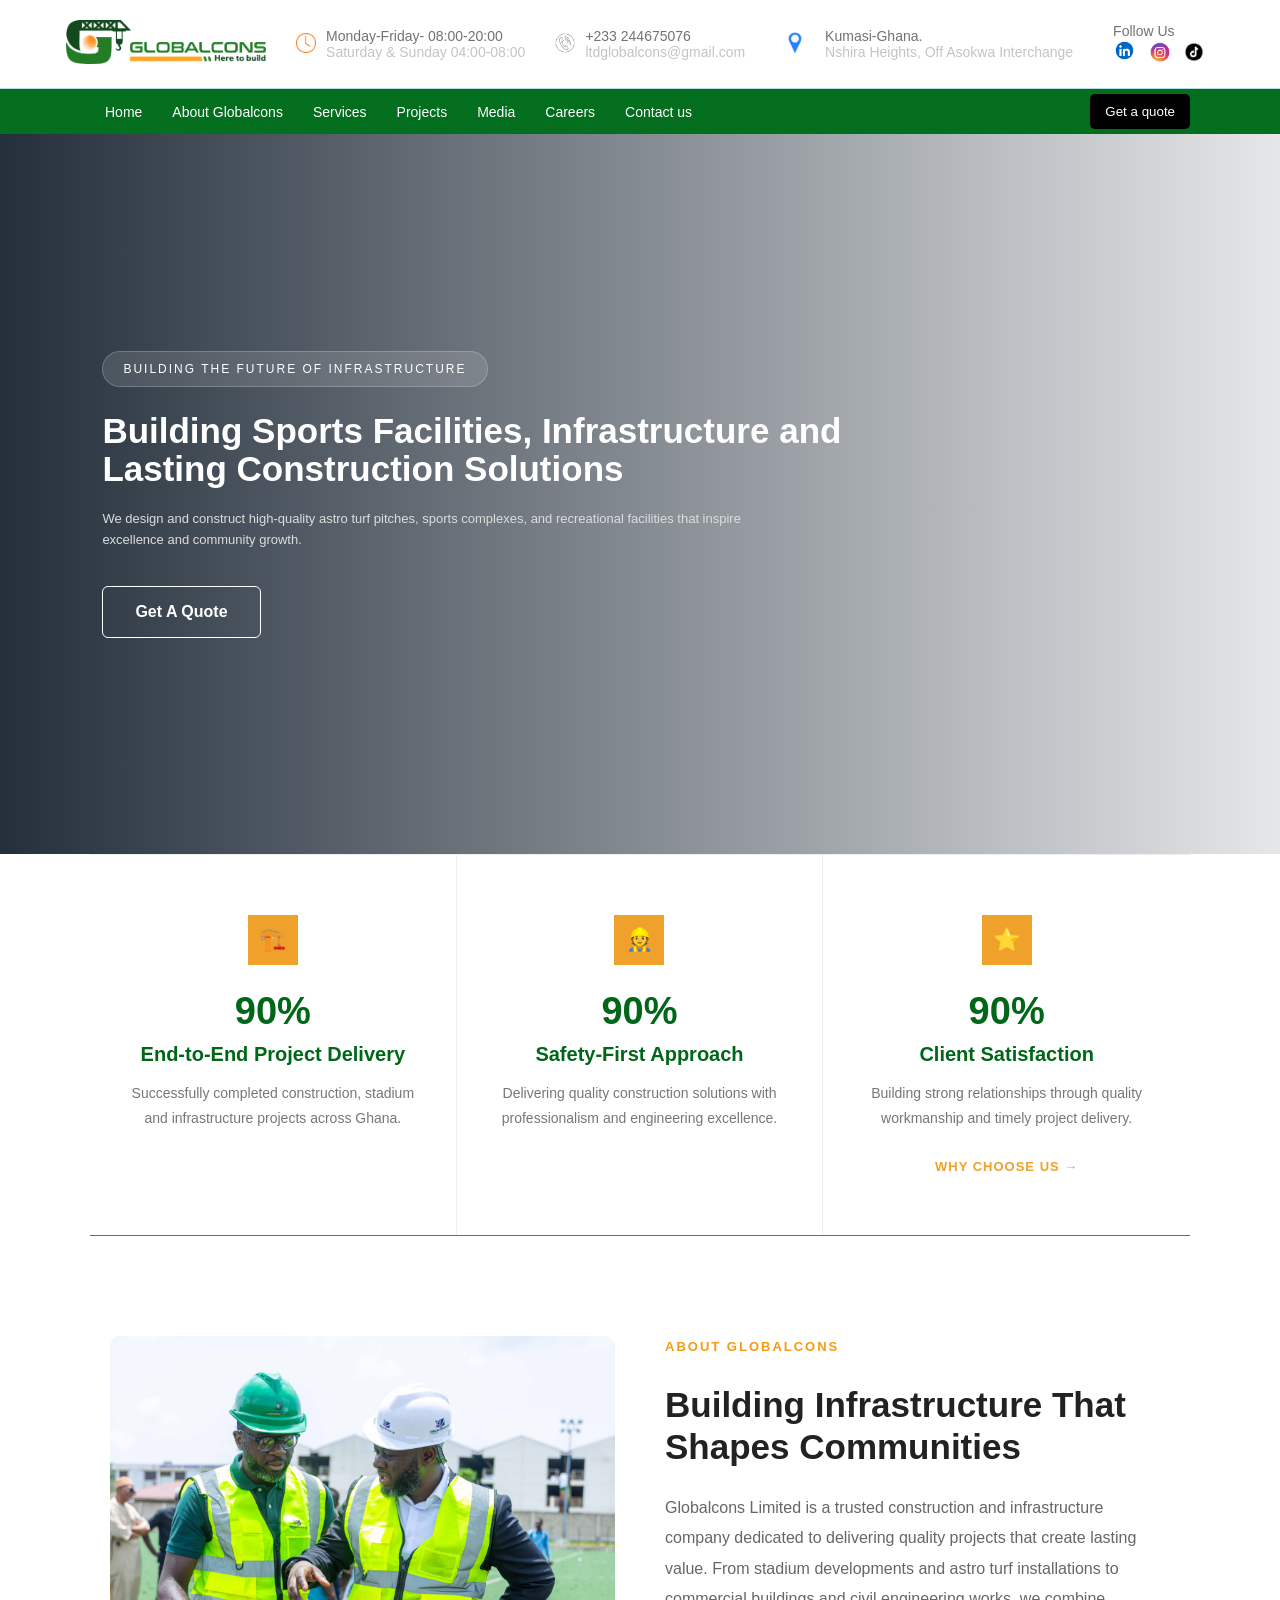
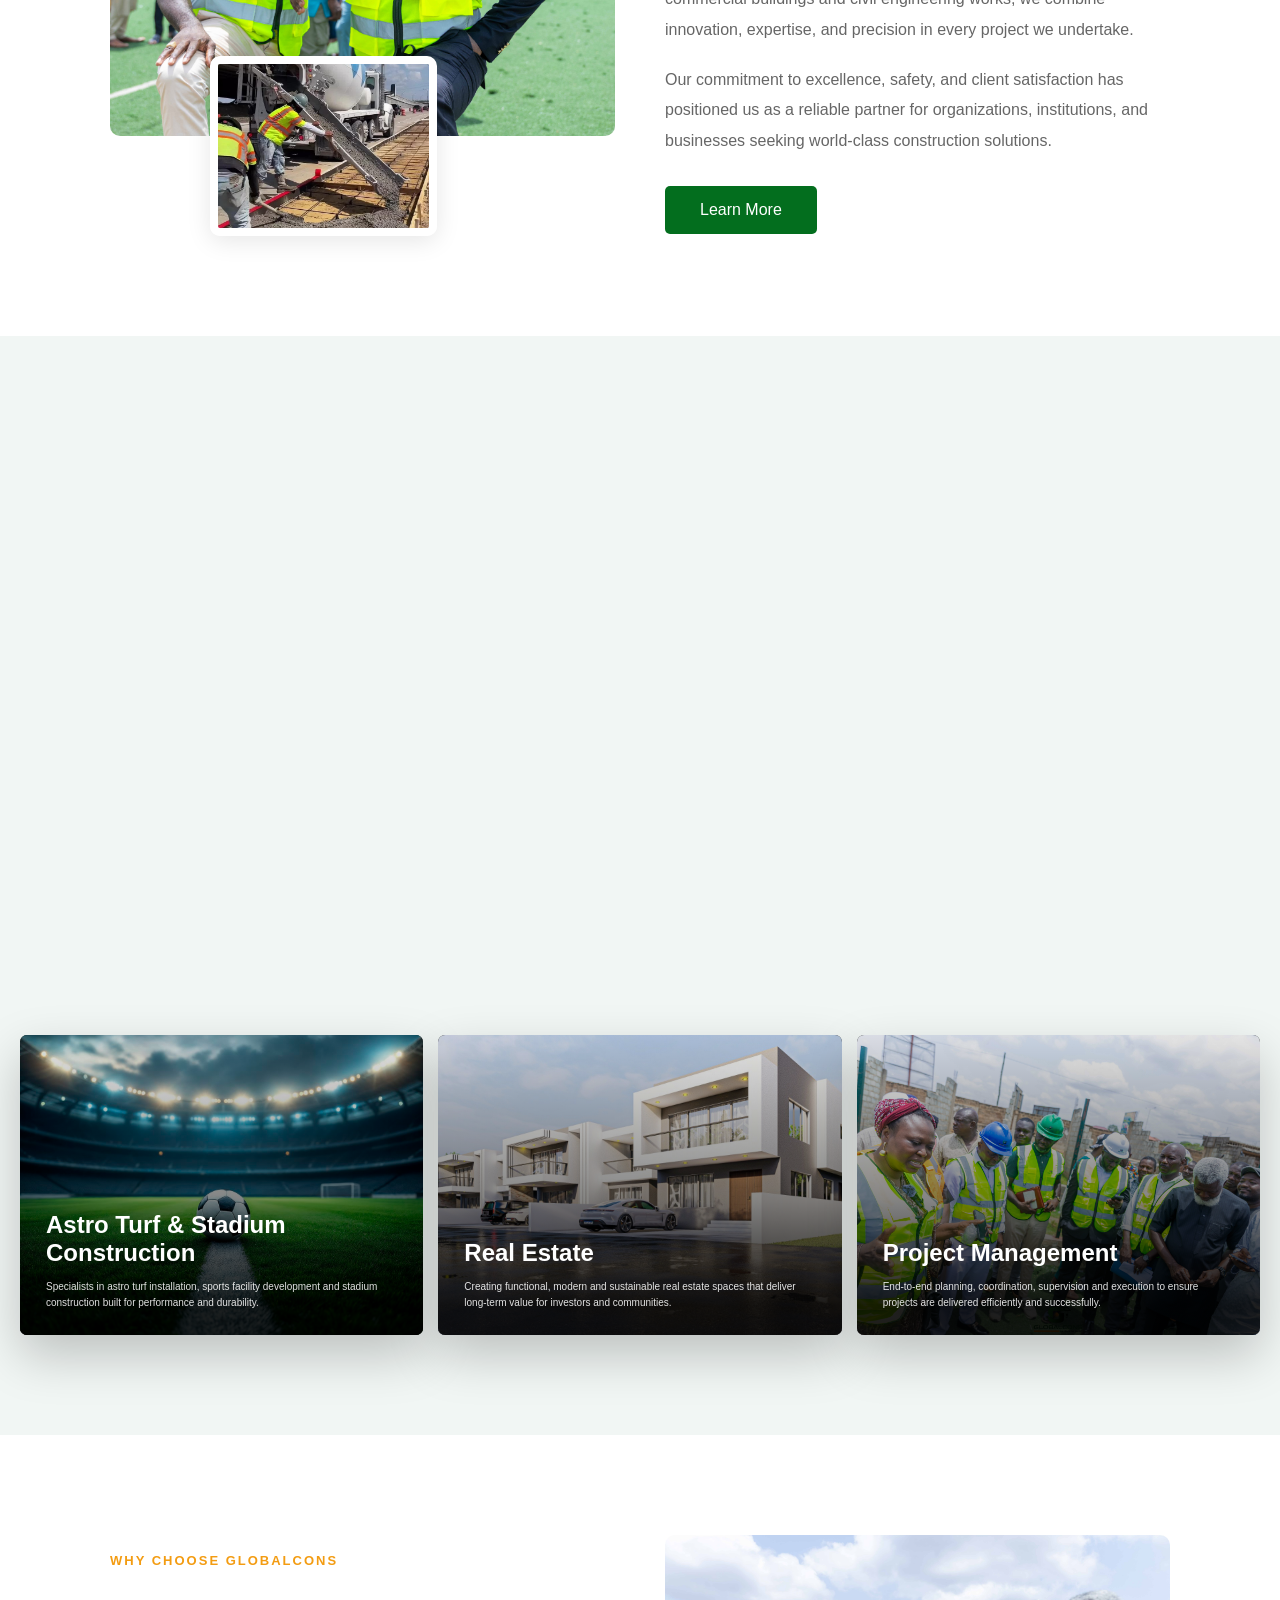
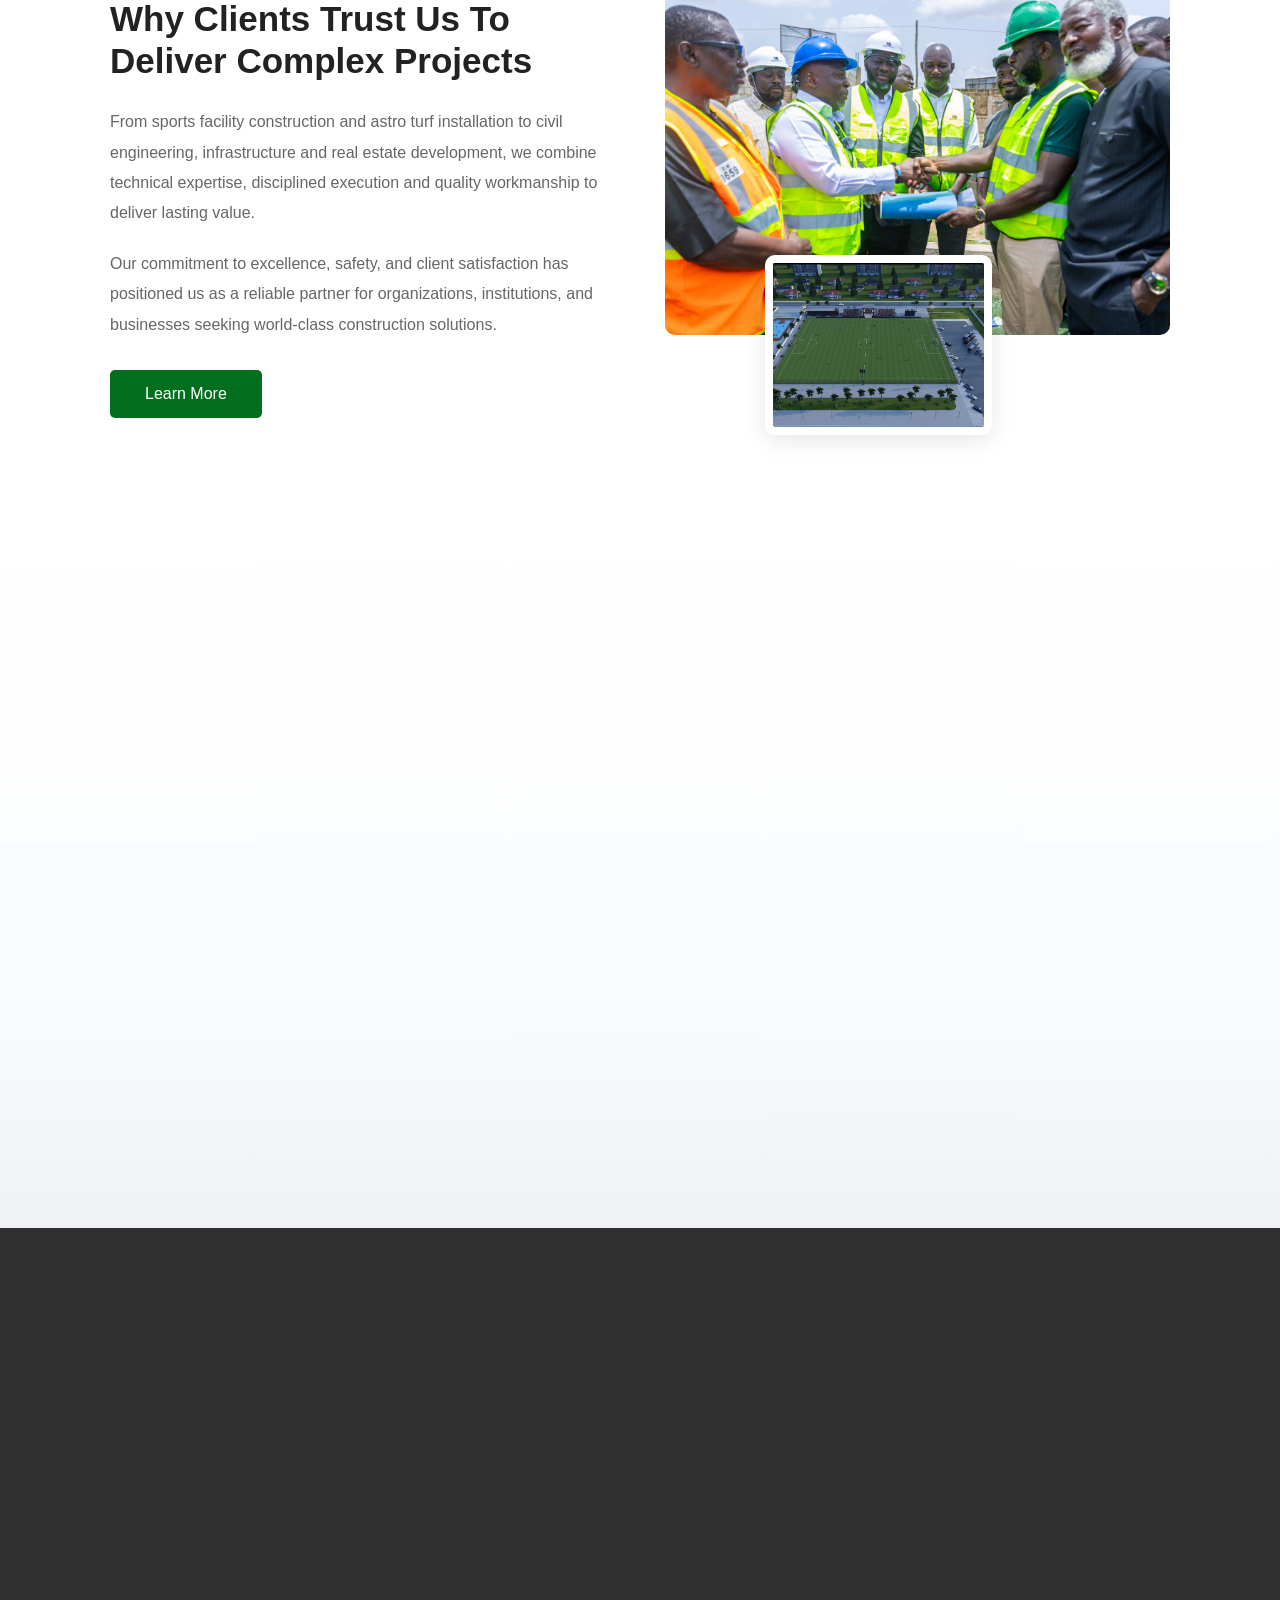
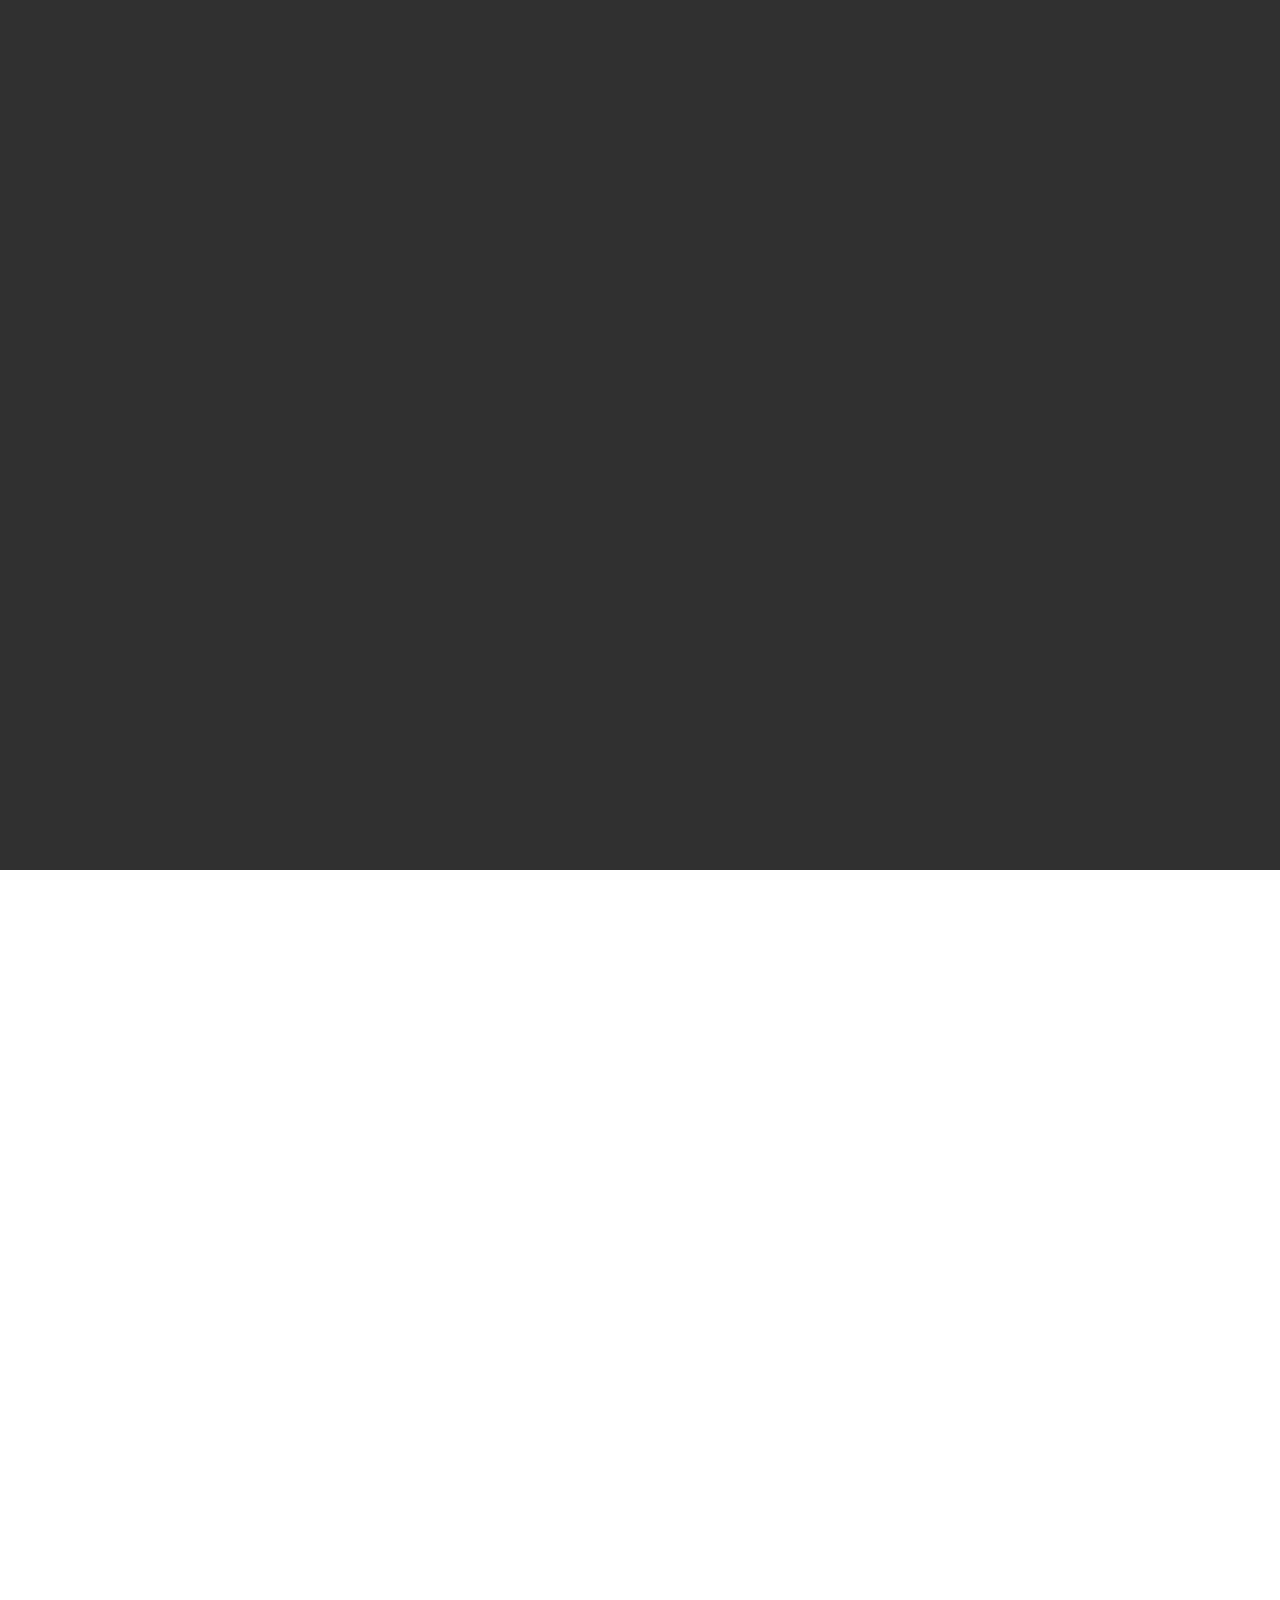
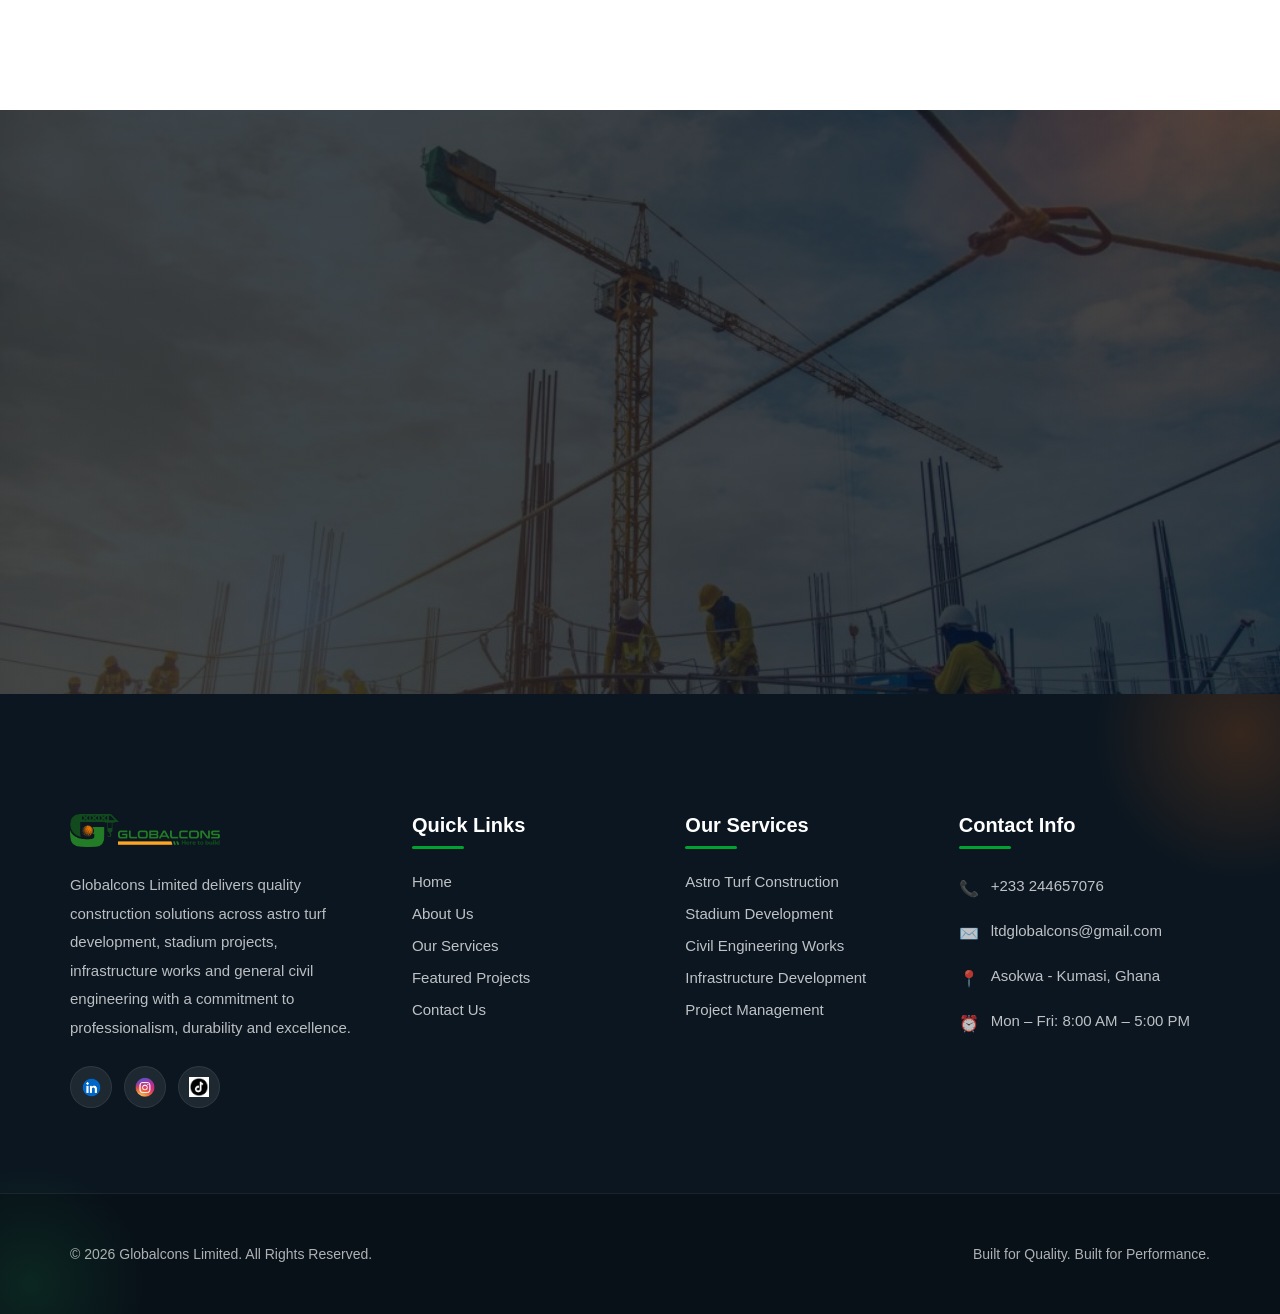
==== commit 009af8f5: "Update index.html" ====
--- a/index.html
+++ b/index.html
@@ -168,7 +168,7 @@
   </ul>
 
   <div class="enroll">
-    <button><a href="apply.html">Get a quote</a></button>
+    <button><a href="contact.html">Get a quote</a></button>
   </div>
 </div>
 </div>
@@ -922,7 +922,7 @@
       <!-- Column 1 -->
       <div class="footer-col footer-brand">
         <a href="index.html" class="footer-logo">
-          <img src="pics/Globalconslogo.png" width="150" alt="Globalcons Construction Limited Logo">
+          <img src="pics/Globalconslogo.png" width="150" alt="Globalcons Limited Limited Logo">
         </a>
 
         <p>
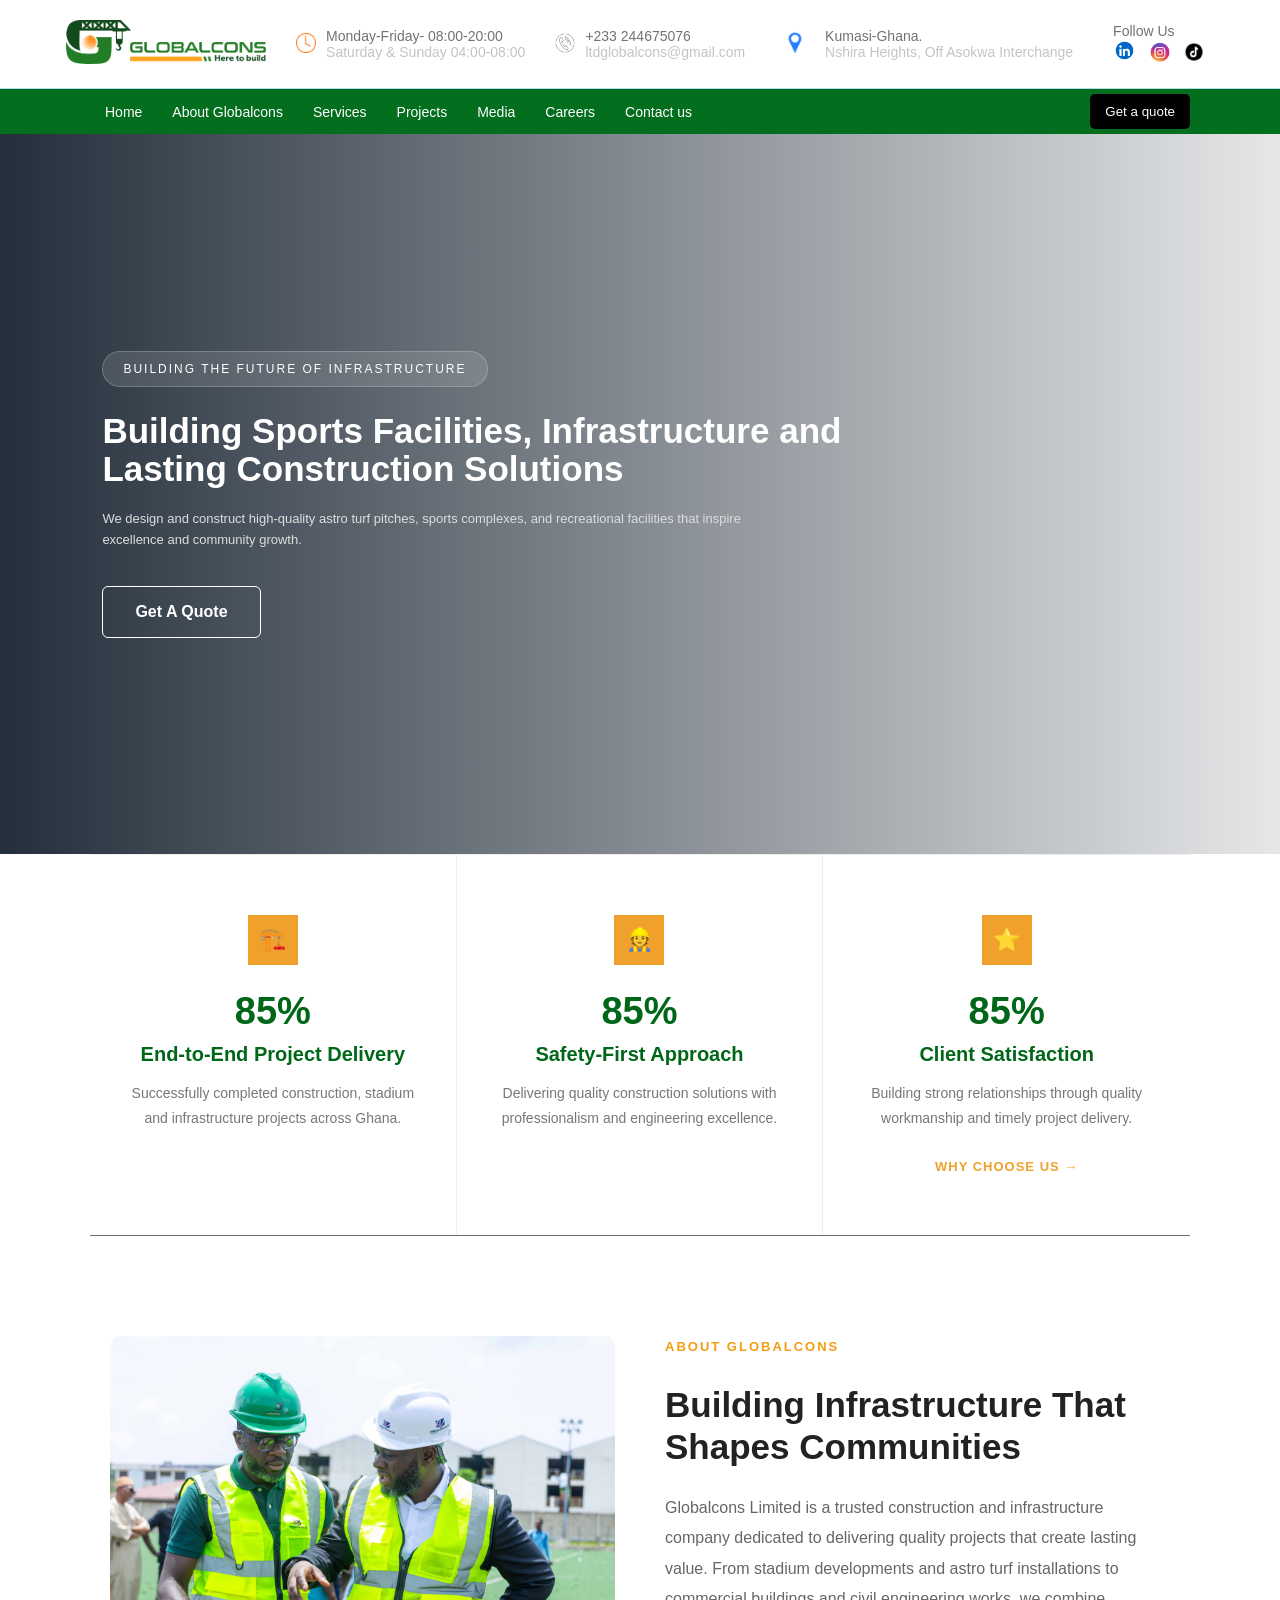
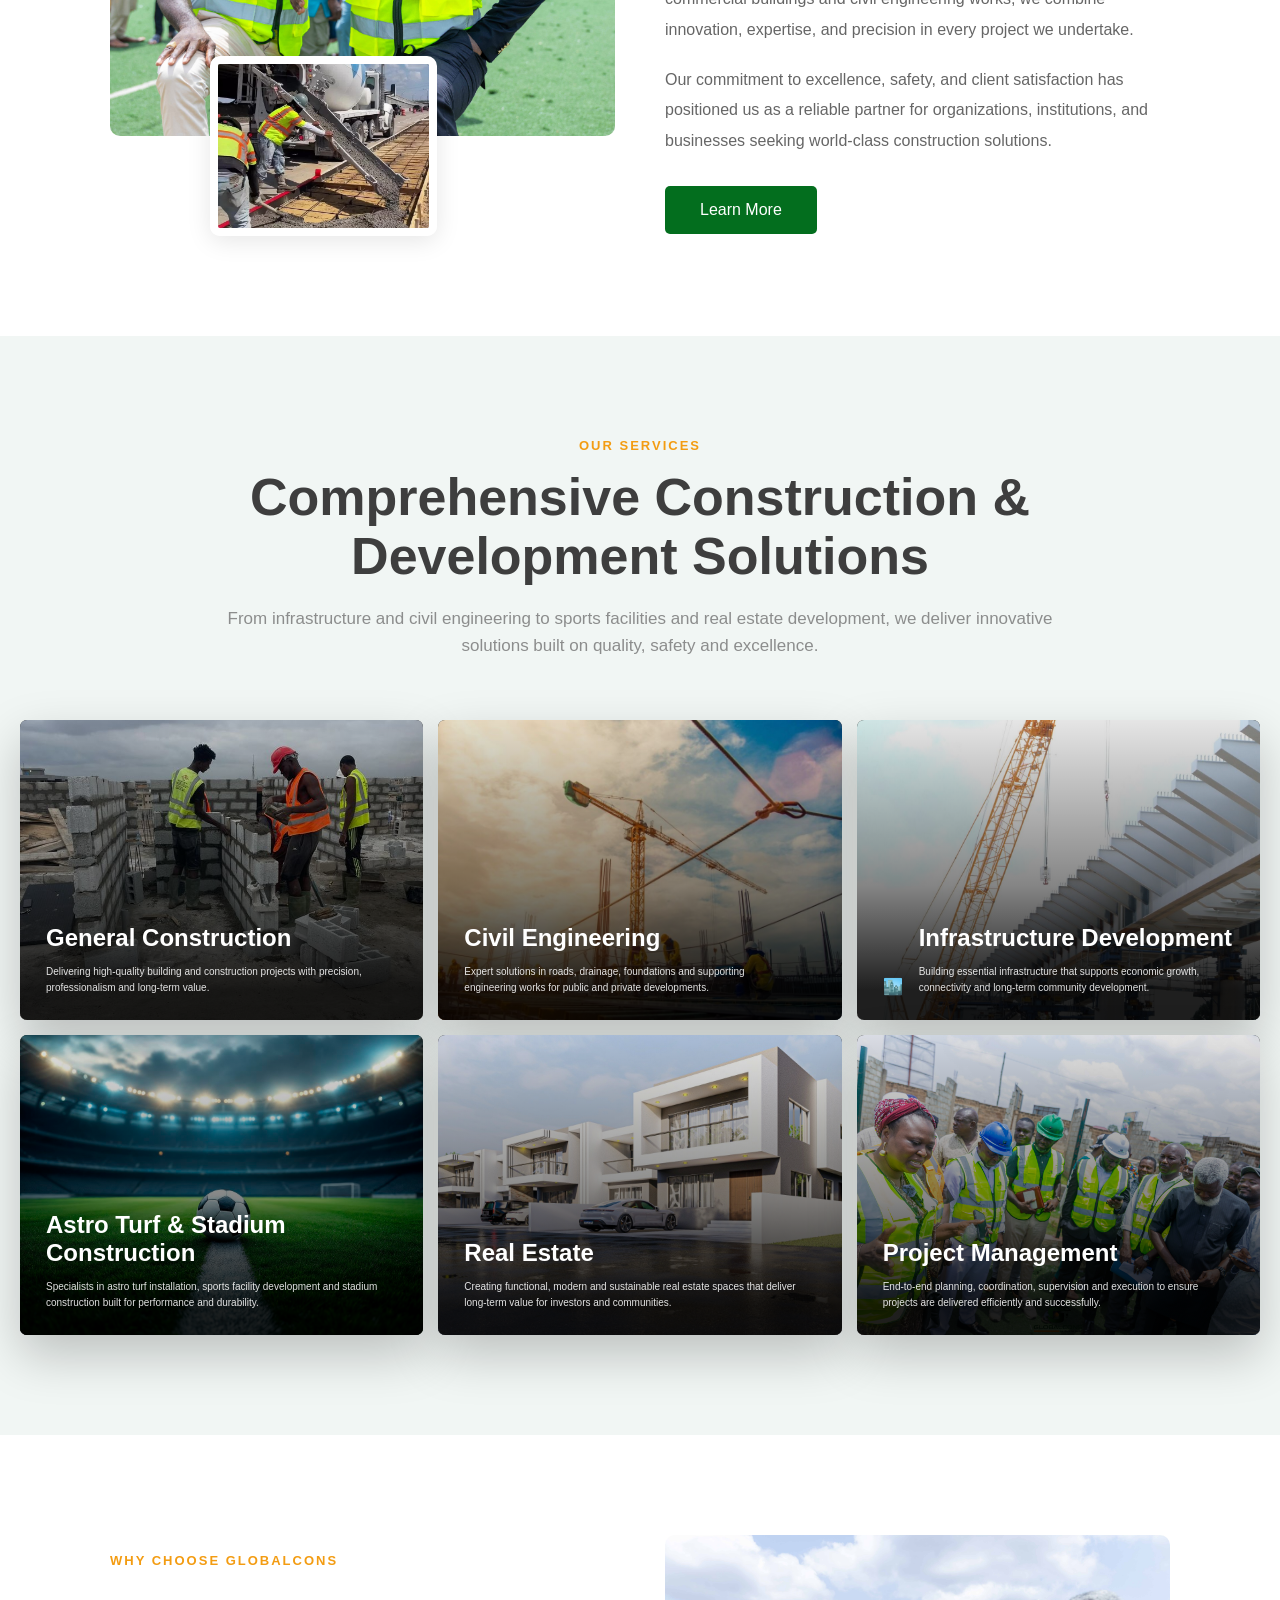
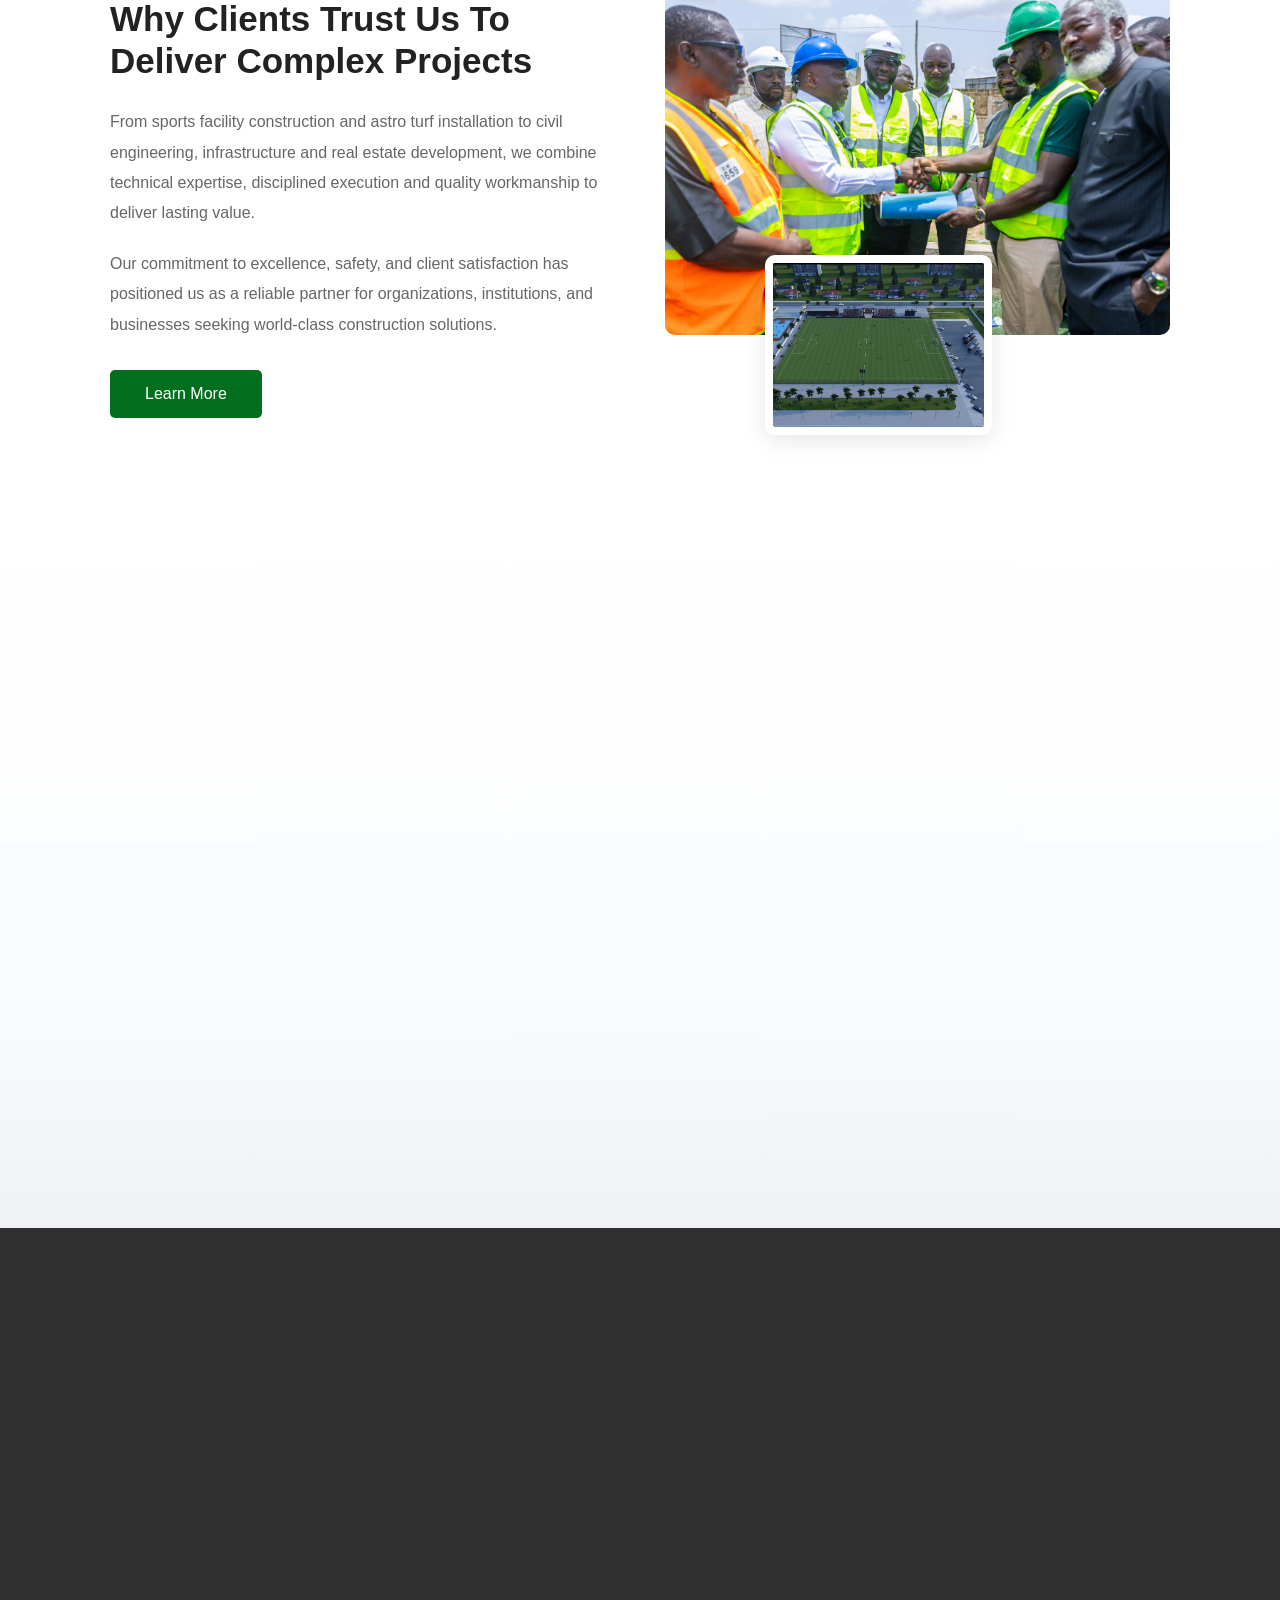
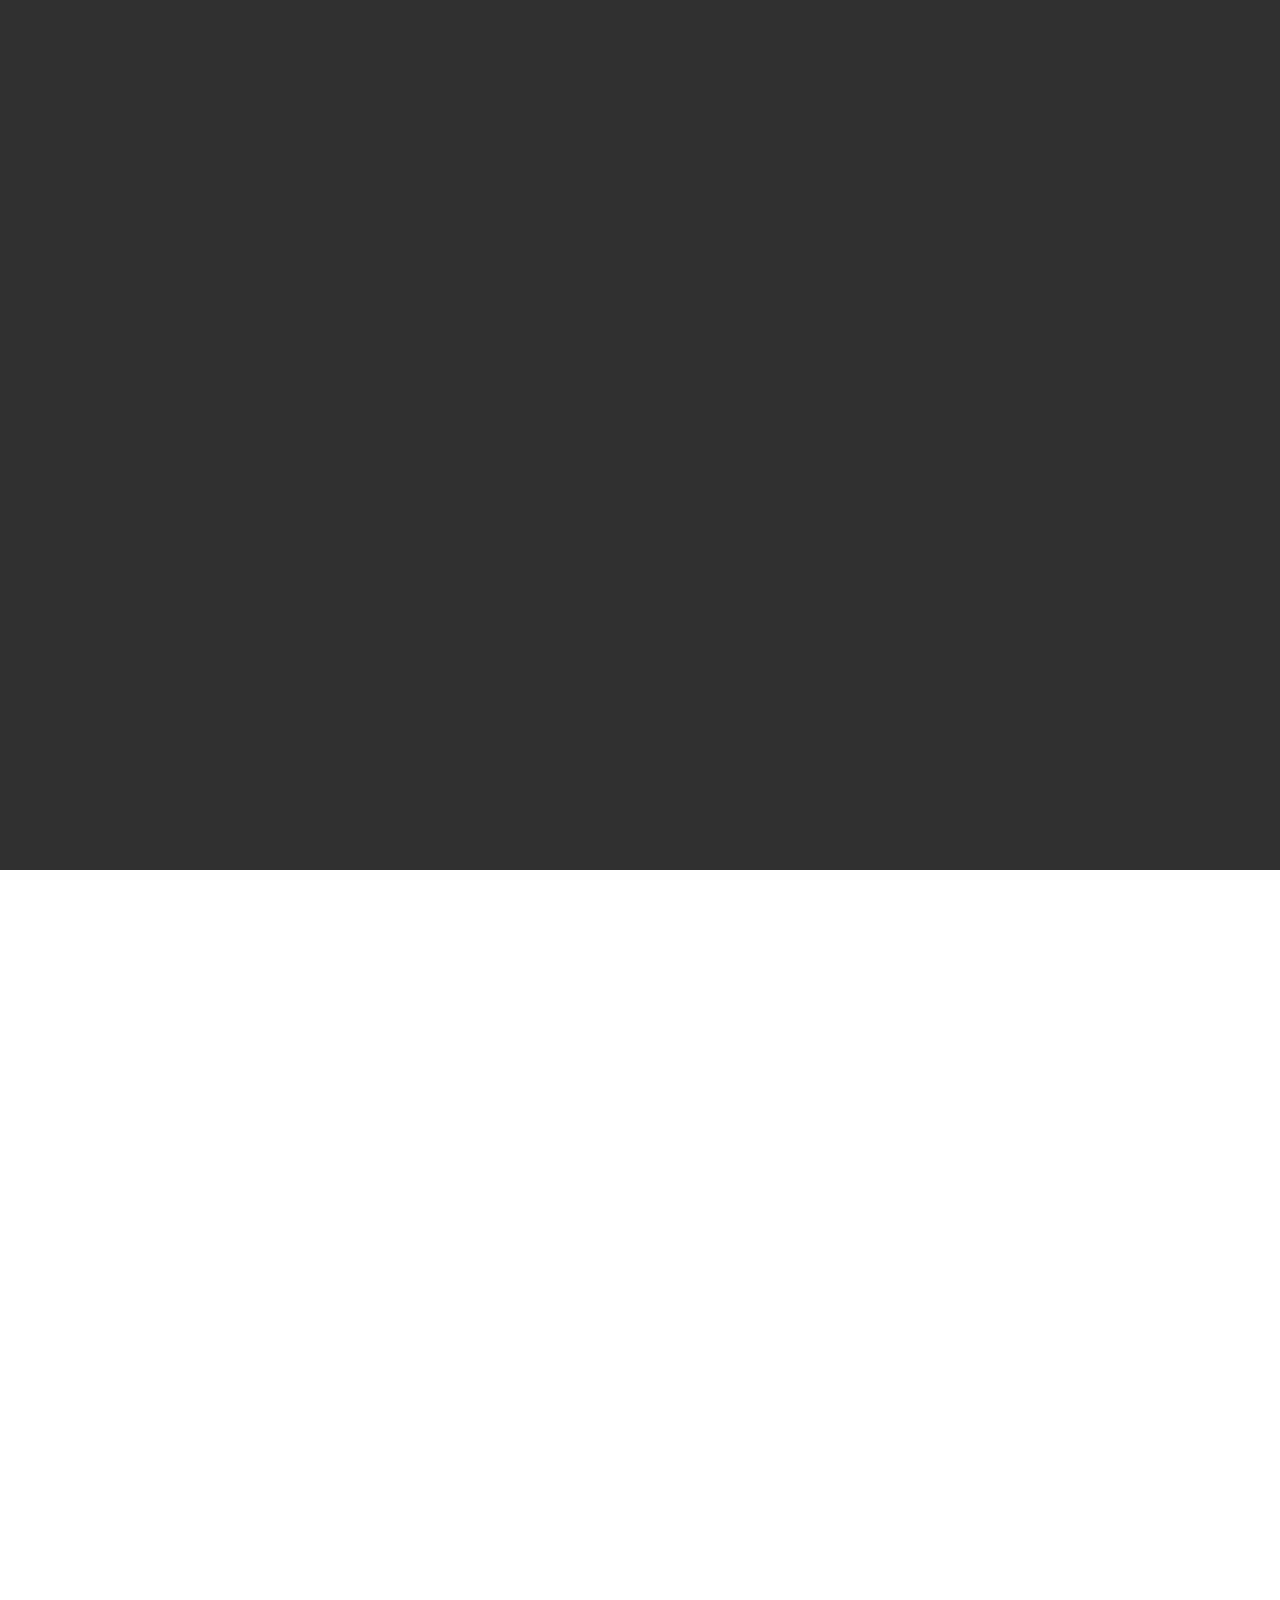
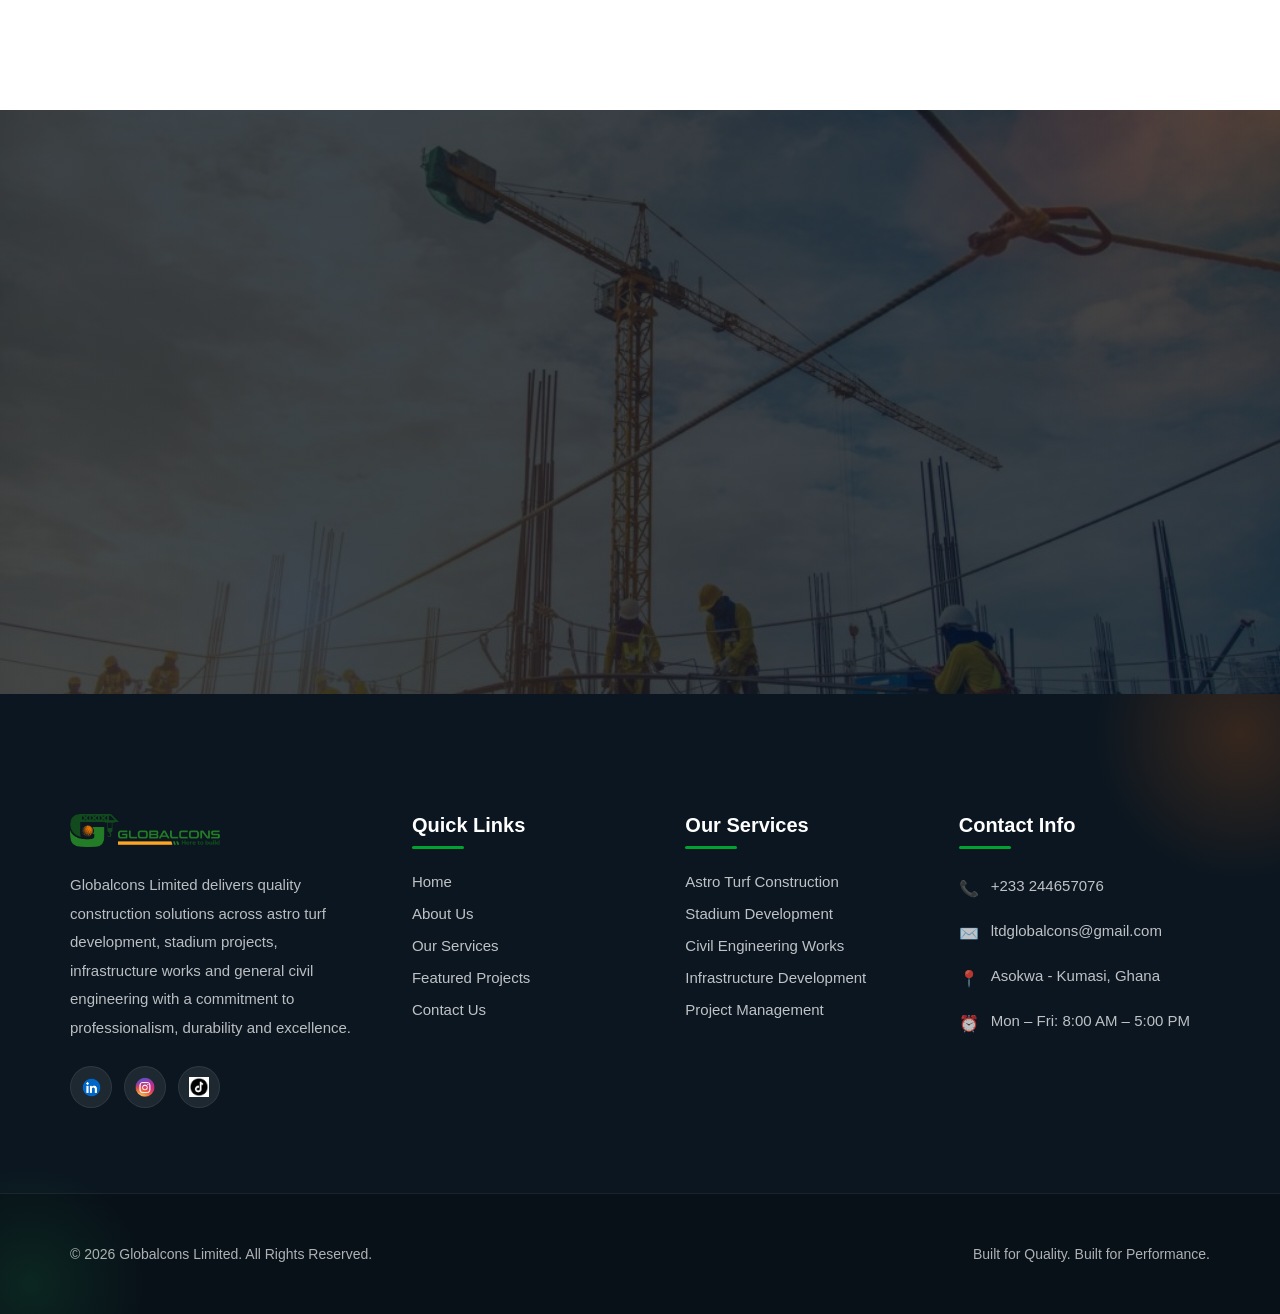
==== commit da63228c: "Update print statement from 'Hello' to 'Goodbye'" ====
--- a/index.html
+++ b/index.html
@@ -695,7 +695,7 @@
 
             <div class="project-content">
                 <span class="project-badge">Sports Facility</span>
-                <h3>Kawukudi Astro Turf Pitch Development</h3>
+                <h3>Kawukudi astroturf mini stadium </h3>
                 <p>
                     Professional astro turf installation designed for performance,
                     durability and year-round sporting use.
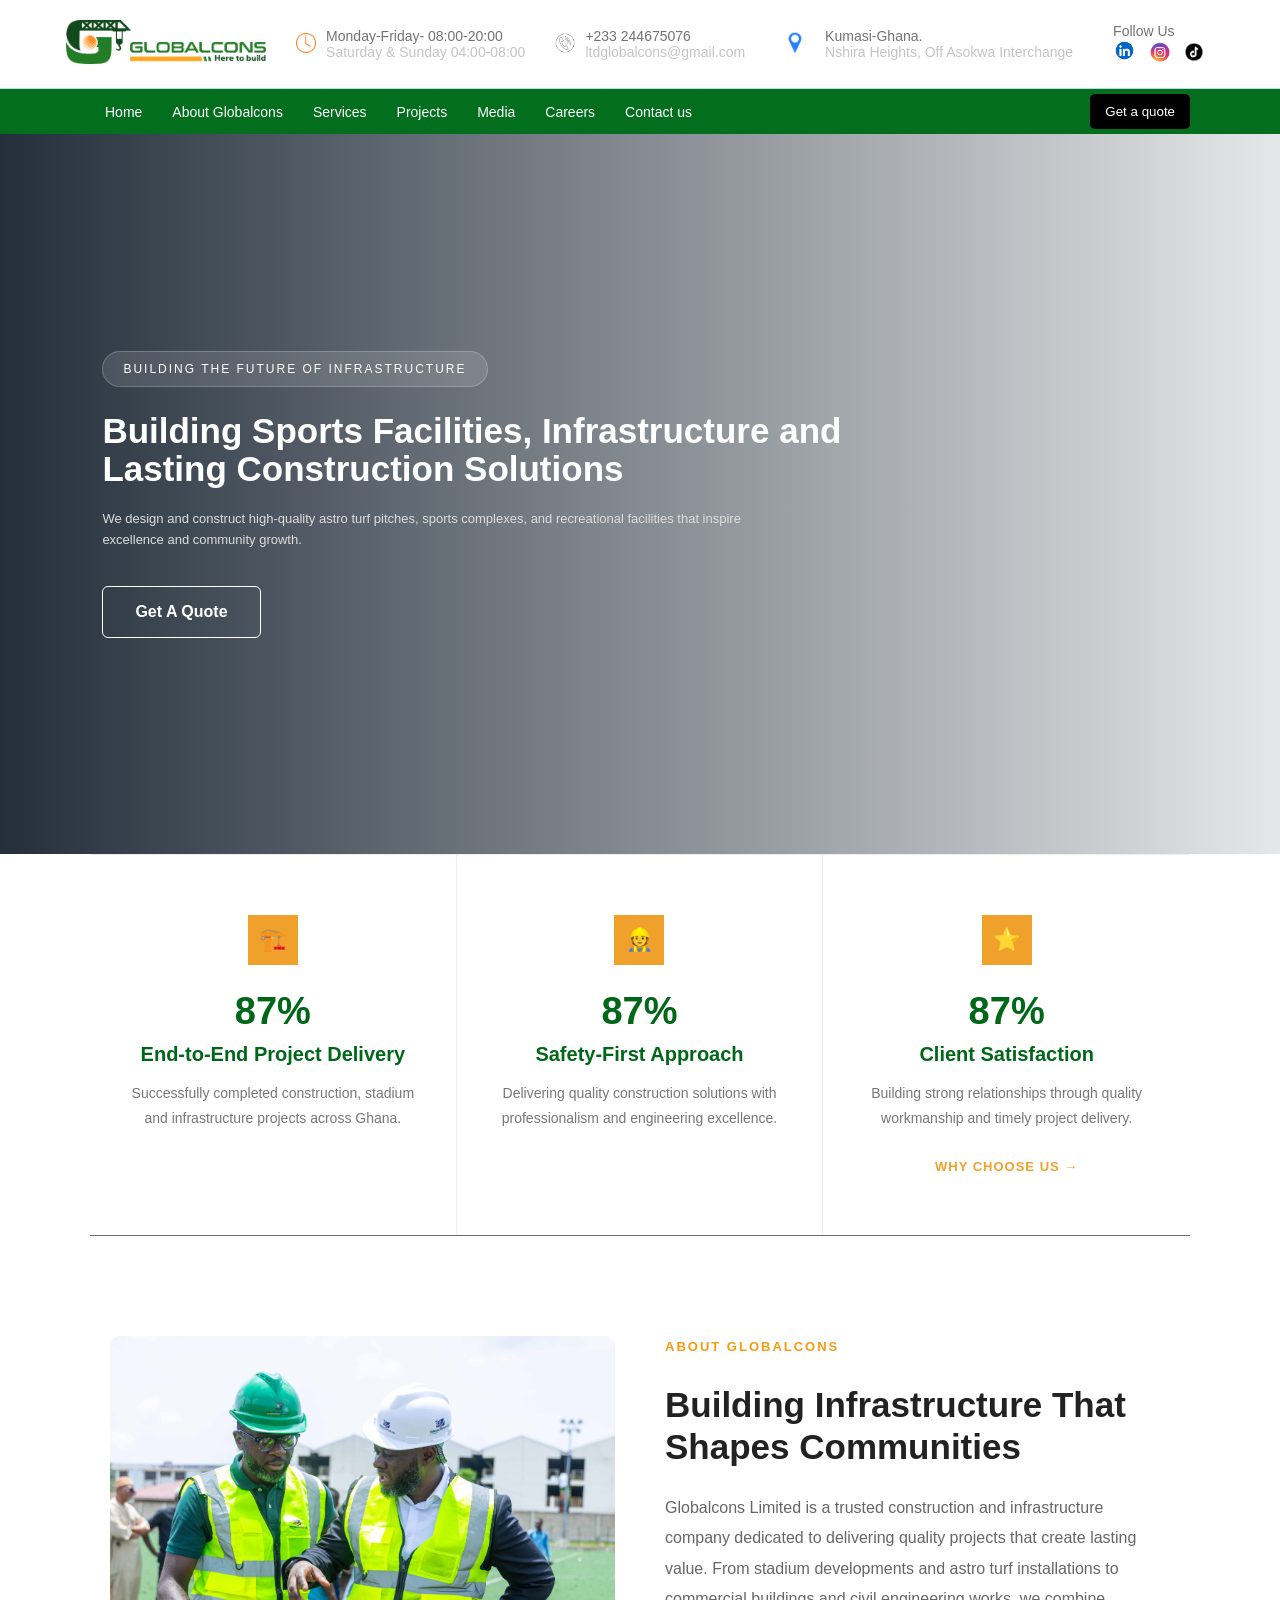
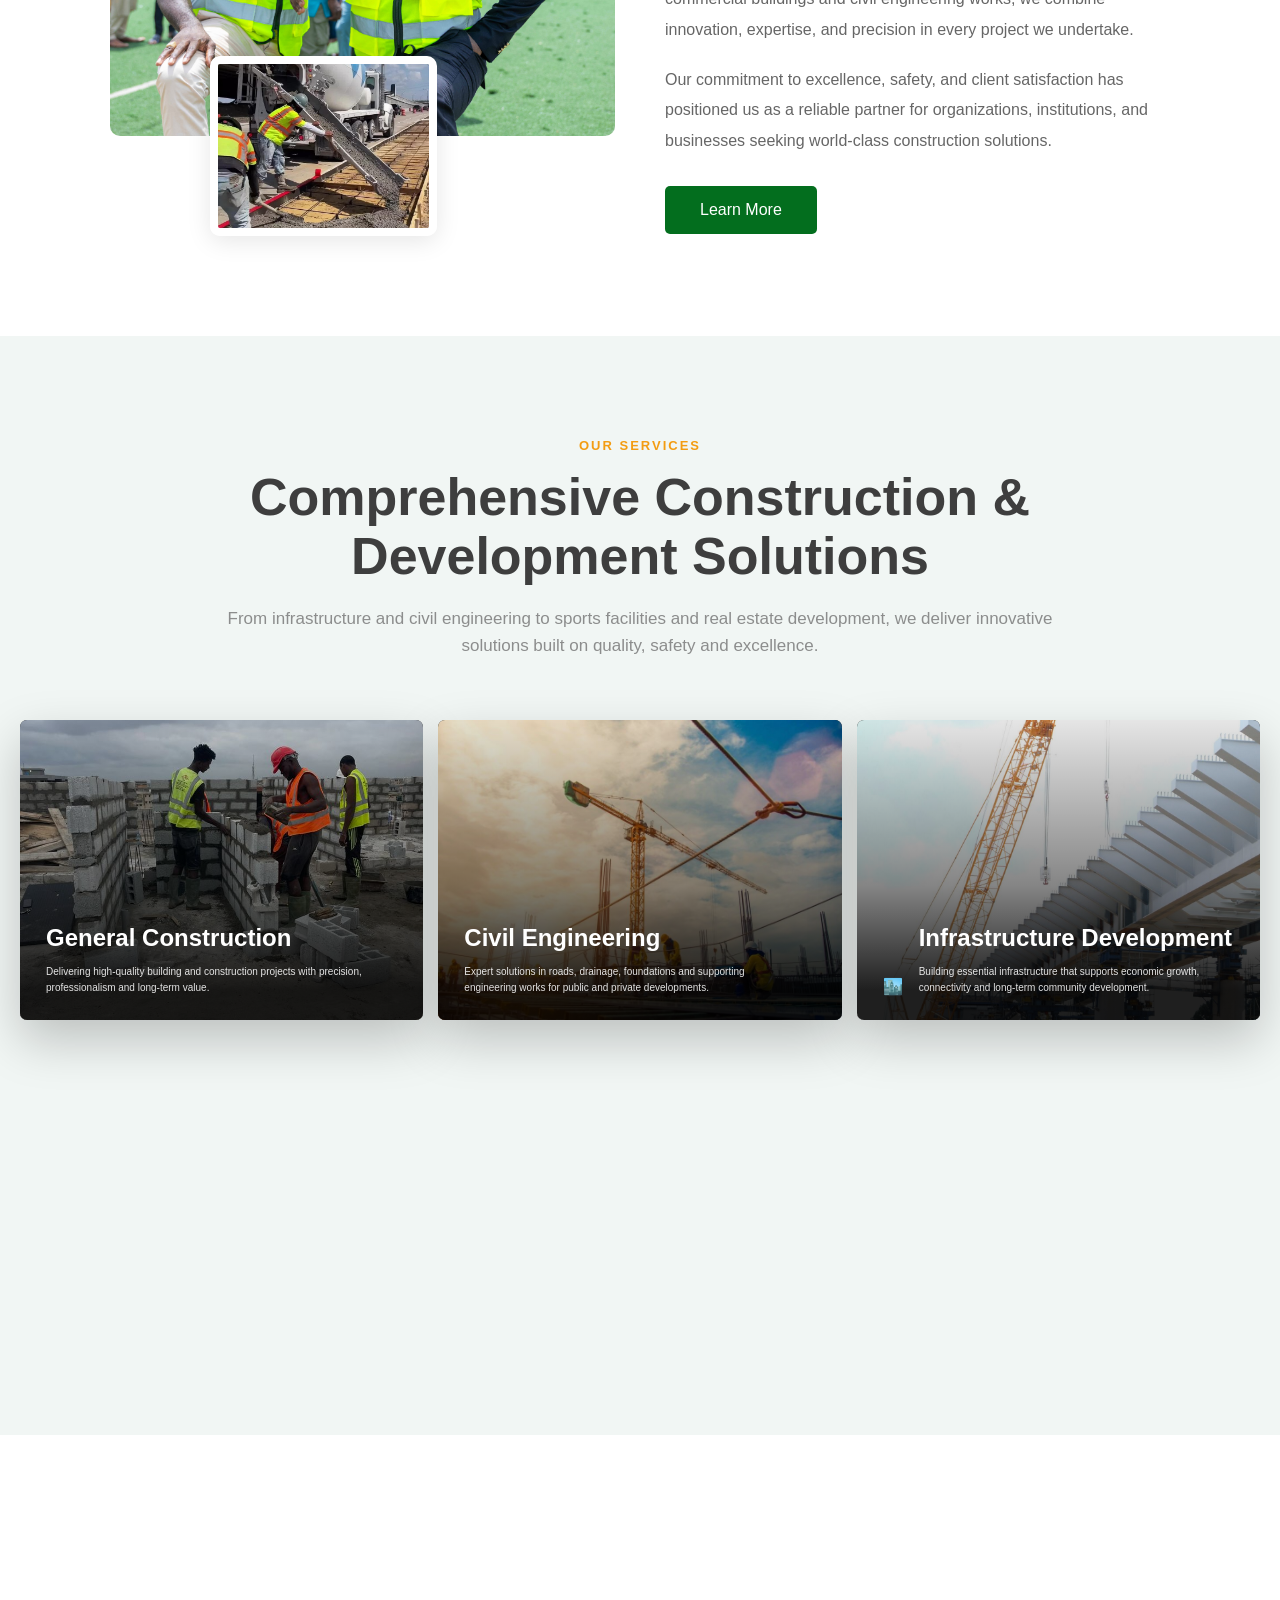
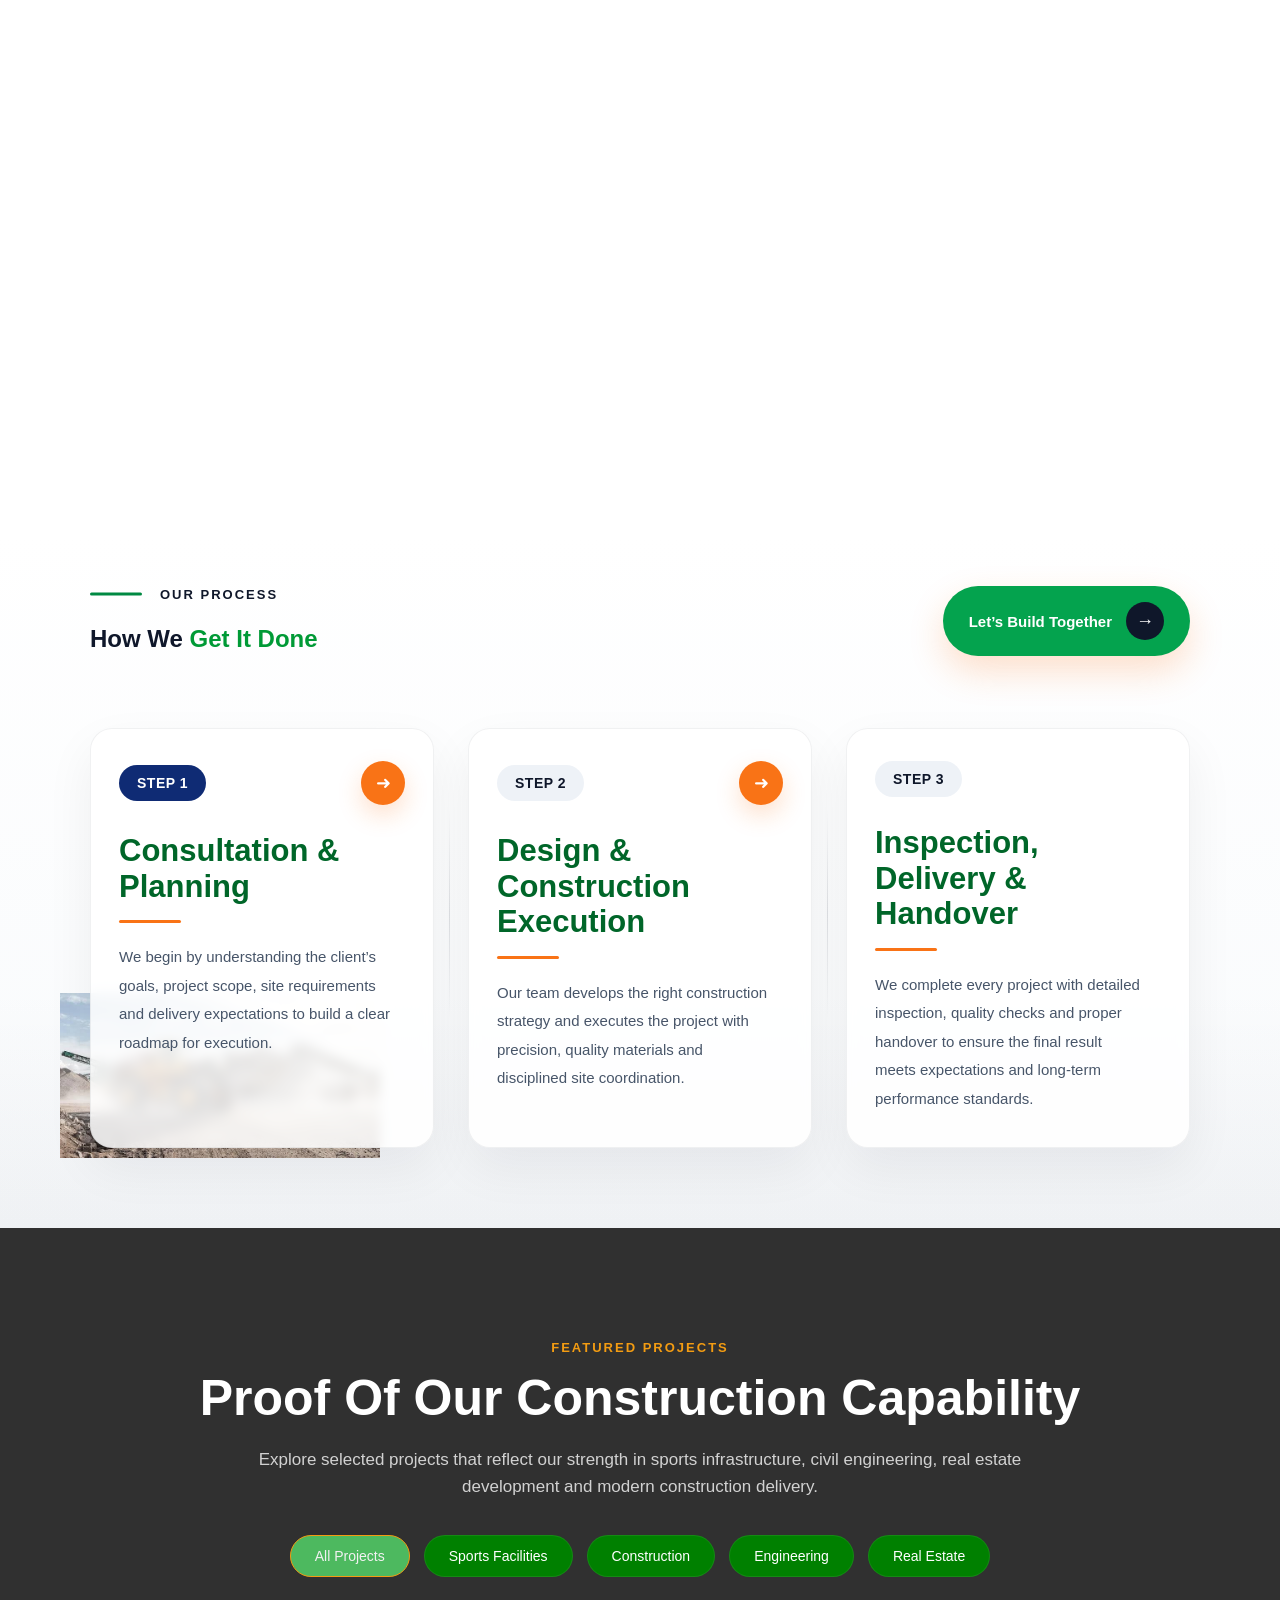
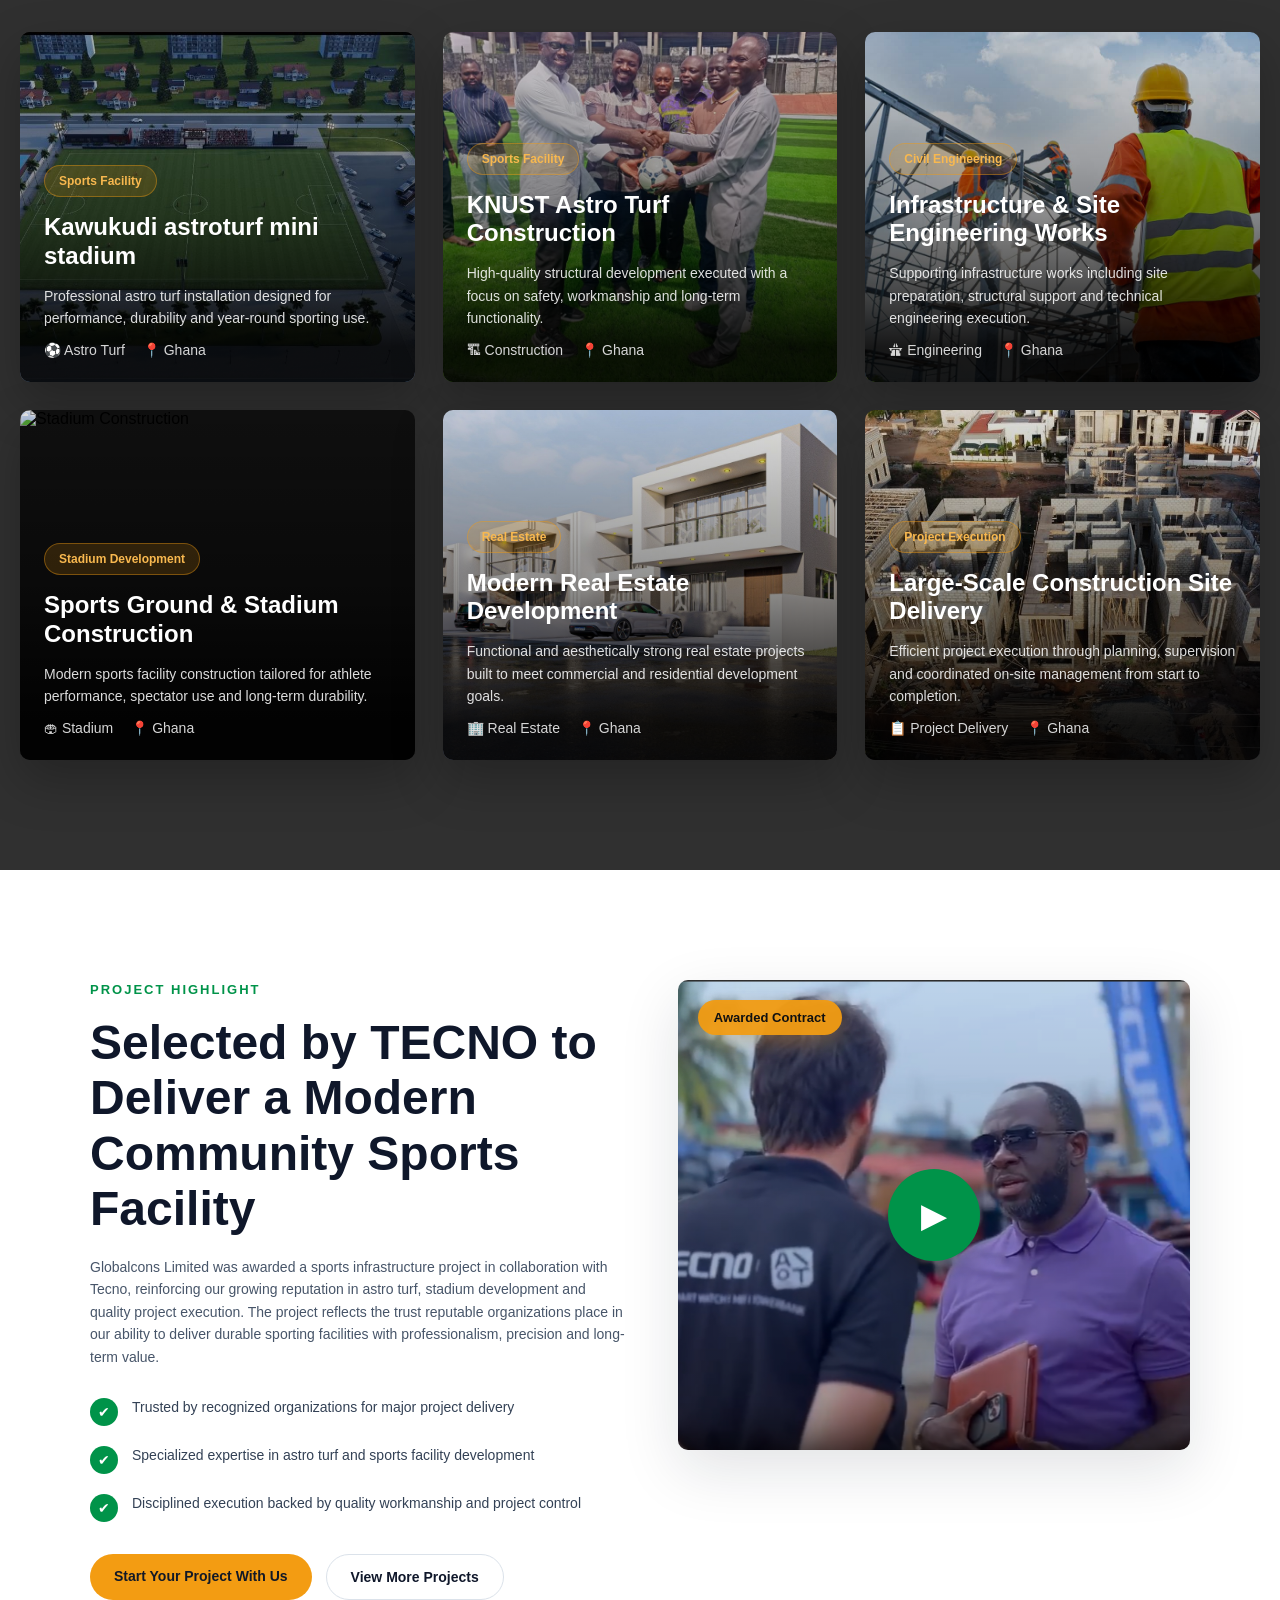
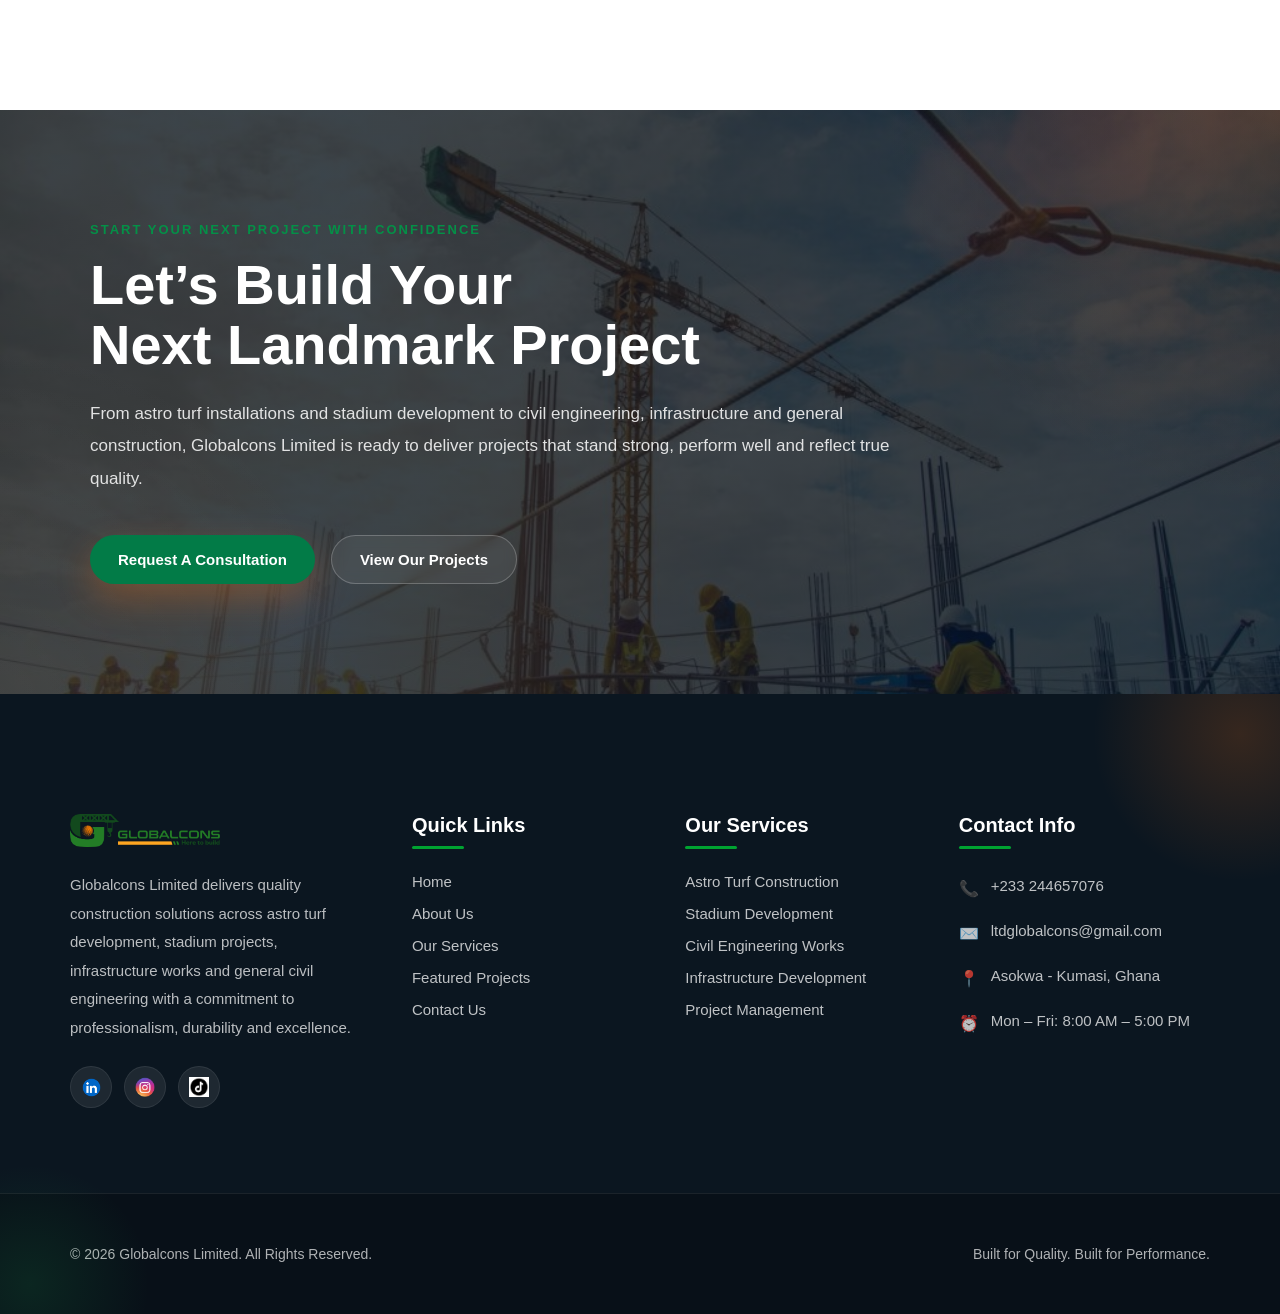
==== commit 09f6f803: "Update index.html" ====
--- a/index.html
+++ b/index.html
@@ -123,7 +123,7 @@
             <!-- <li><a href=".html">Infrastructure Development</a></li> -->
             <li><a href="turf.html">Astro Turf & Stadium Construction</a></li>
             <li><a href="realestate.html">Real Estate Development</a></li>
-            <li><a href="projectmanagement.html">Project Management</a></li>
+            <!-- <li><a href="projectmanagement.html">Project Management</a></li> -->
             <!-- <li><a href="admission.html">Project Management</a></li> -->
           </ul>
       </div>
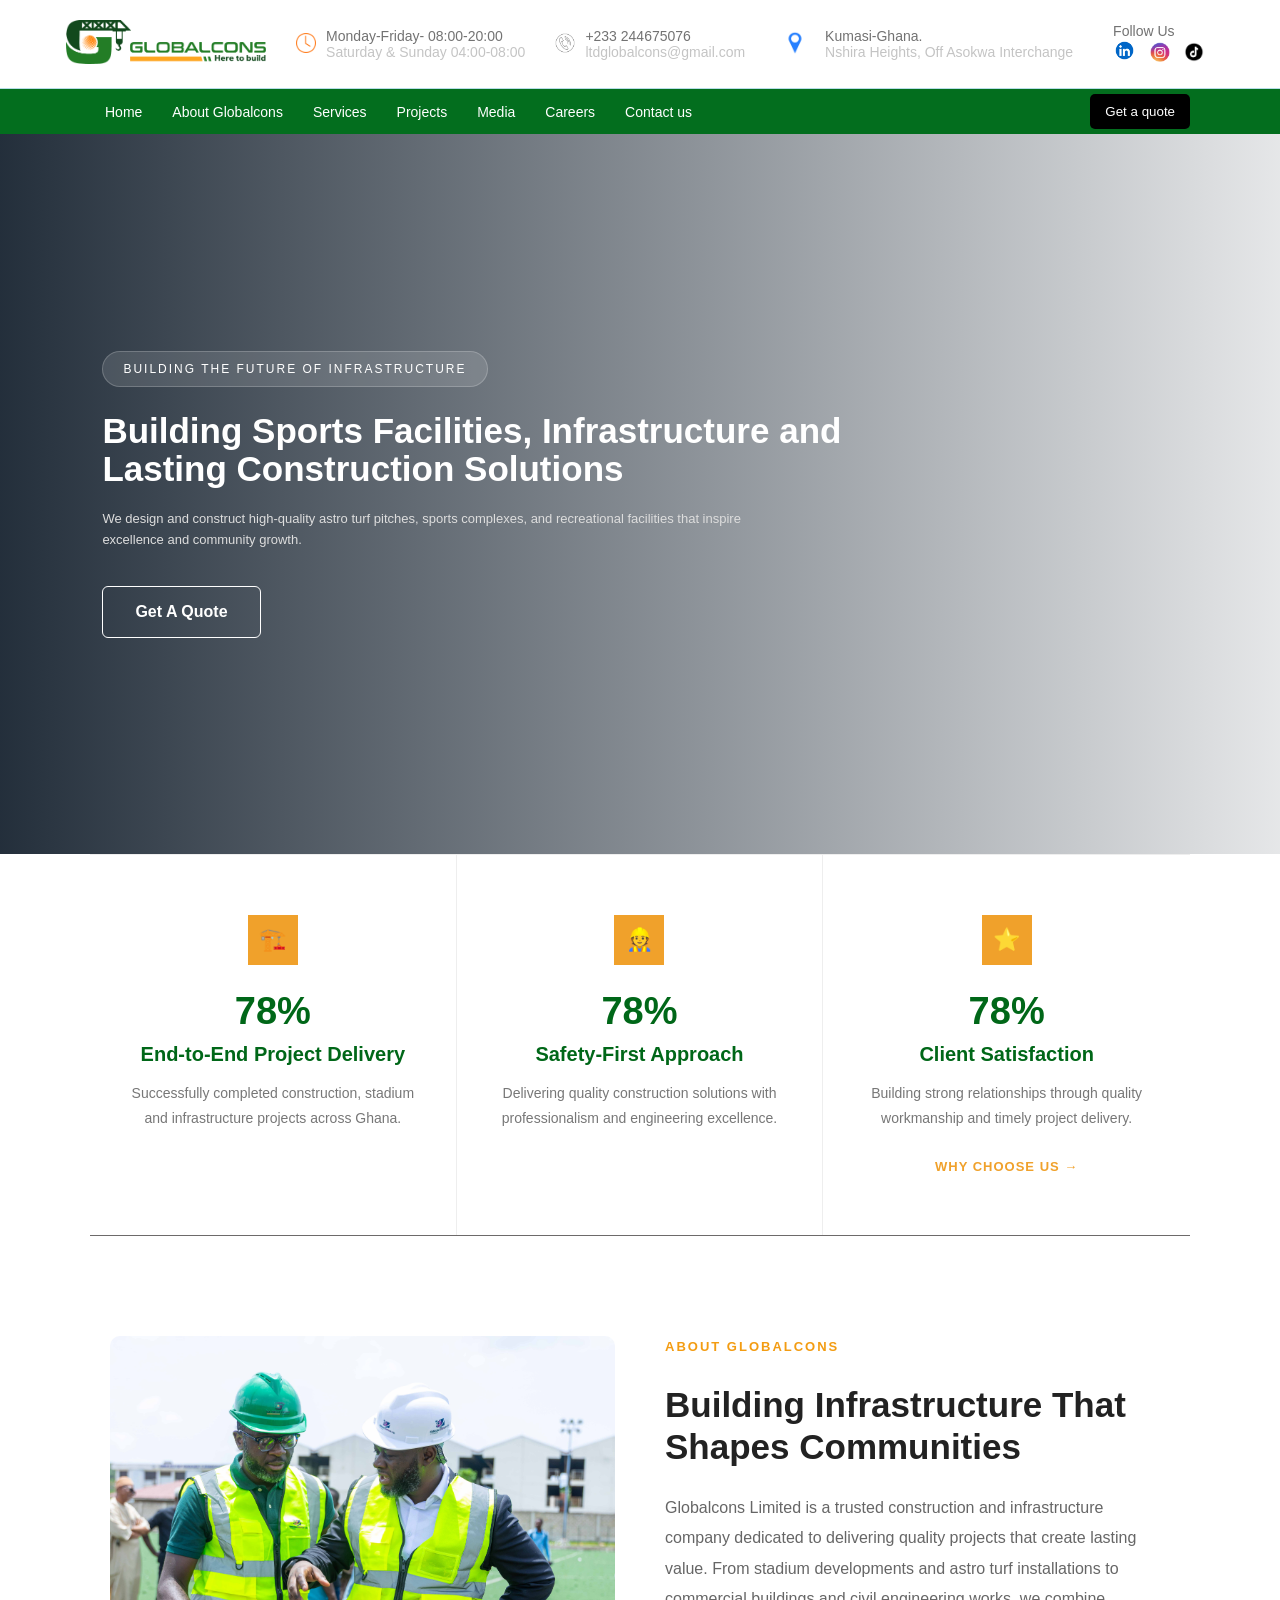
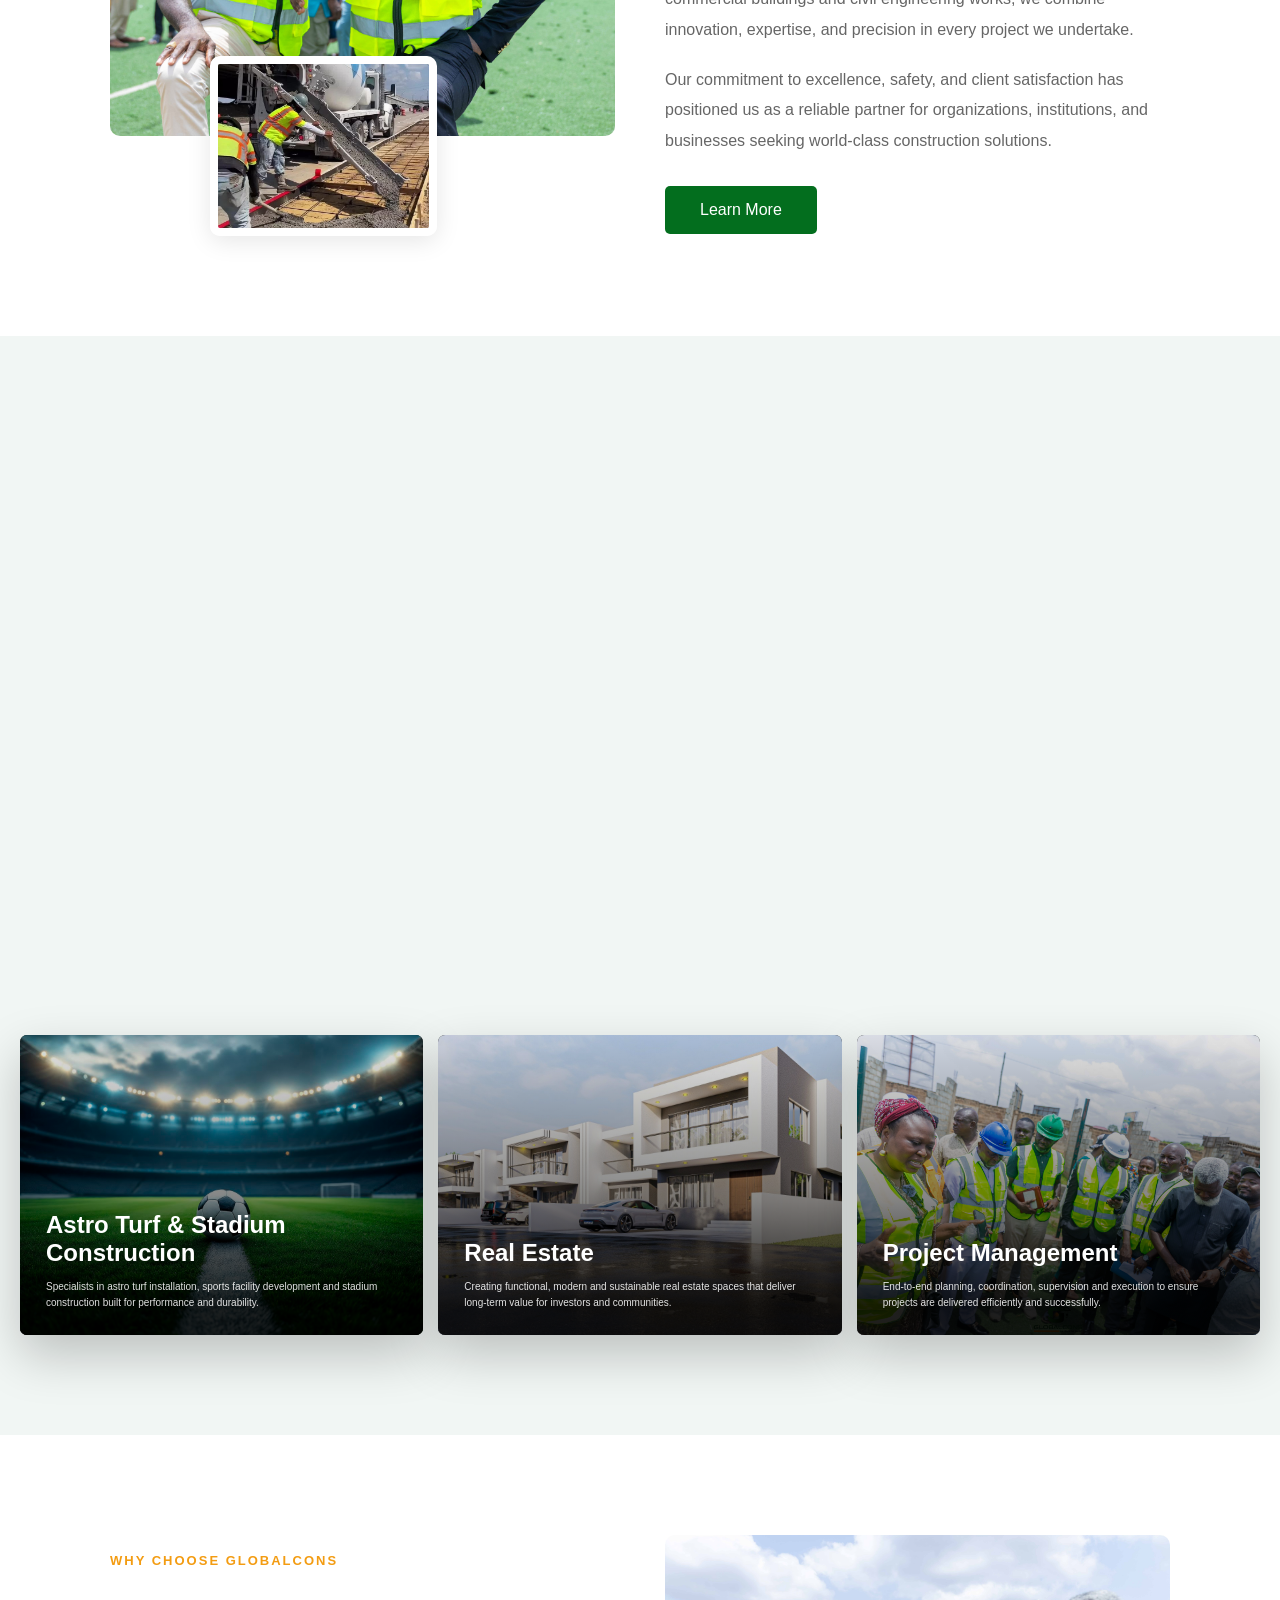
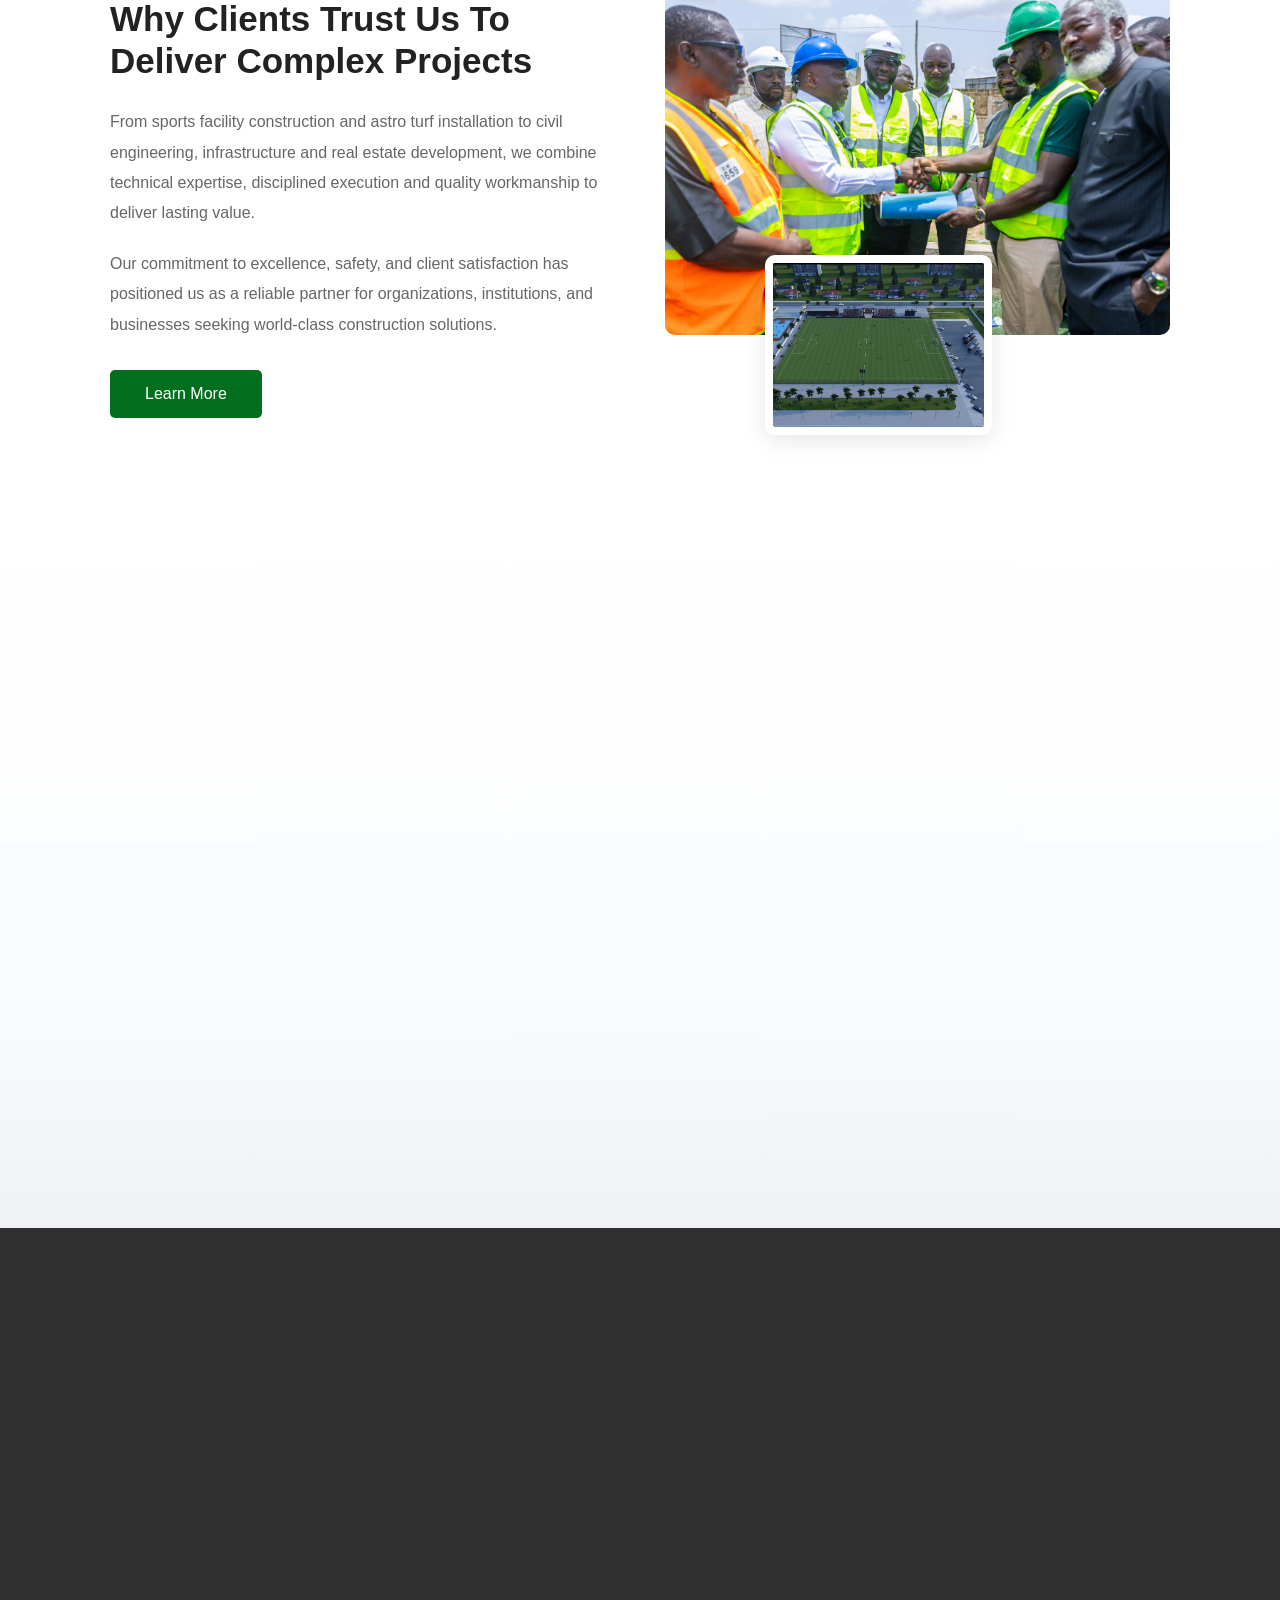
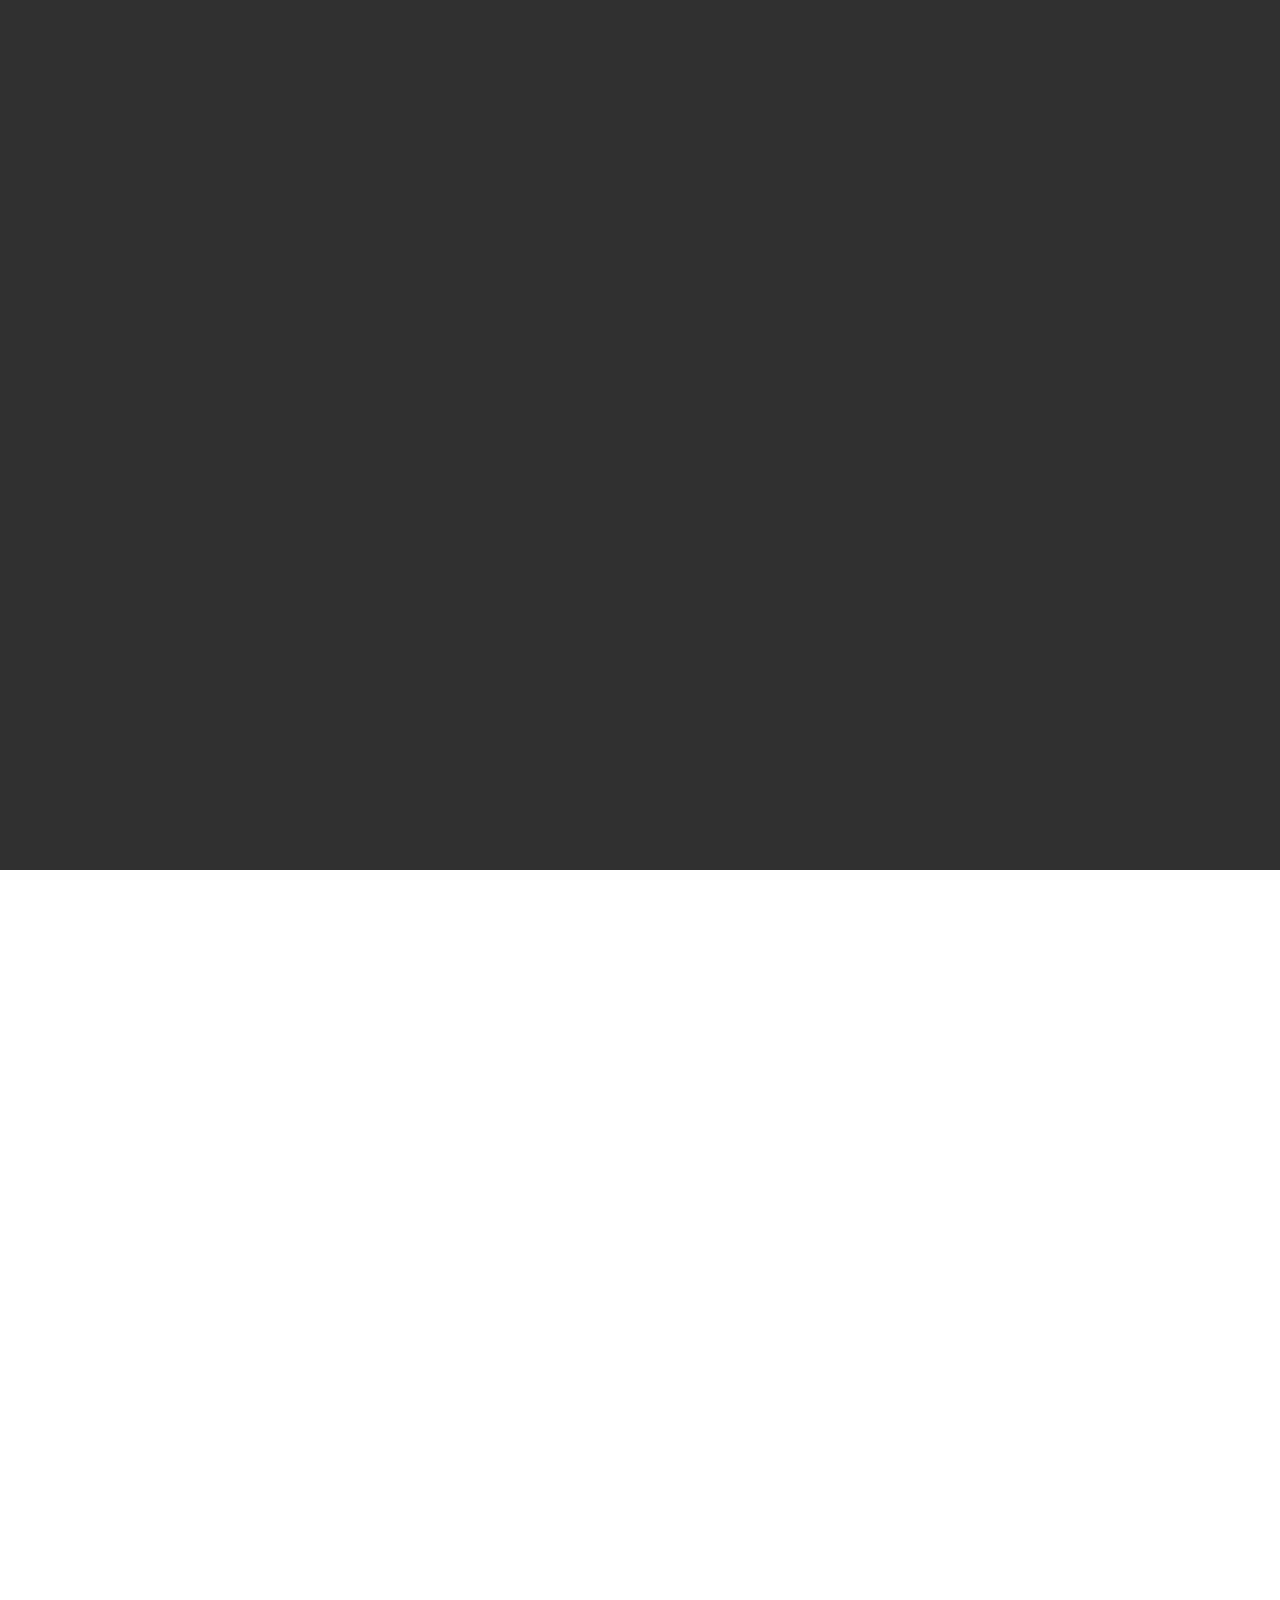
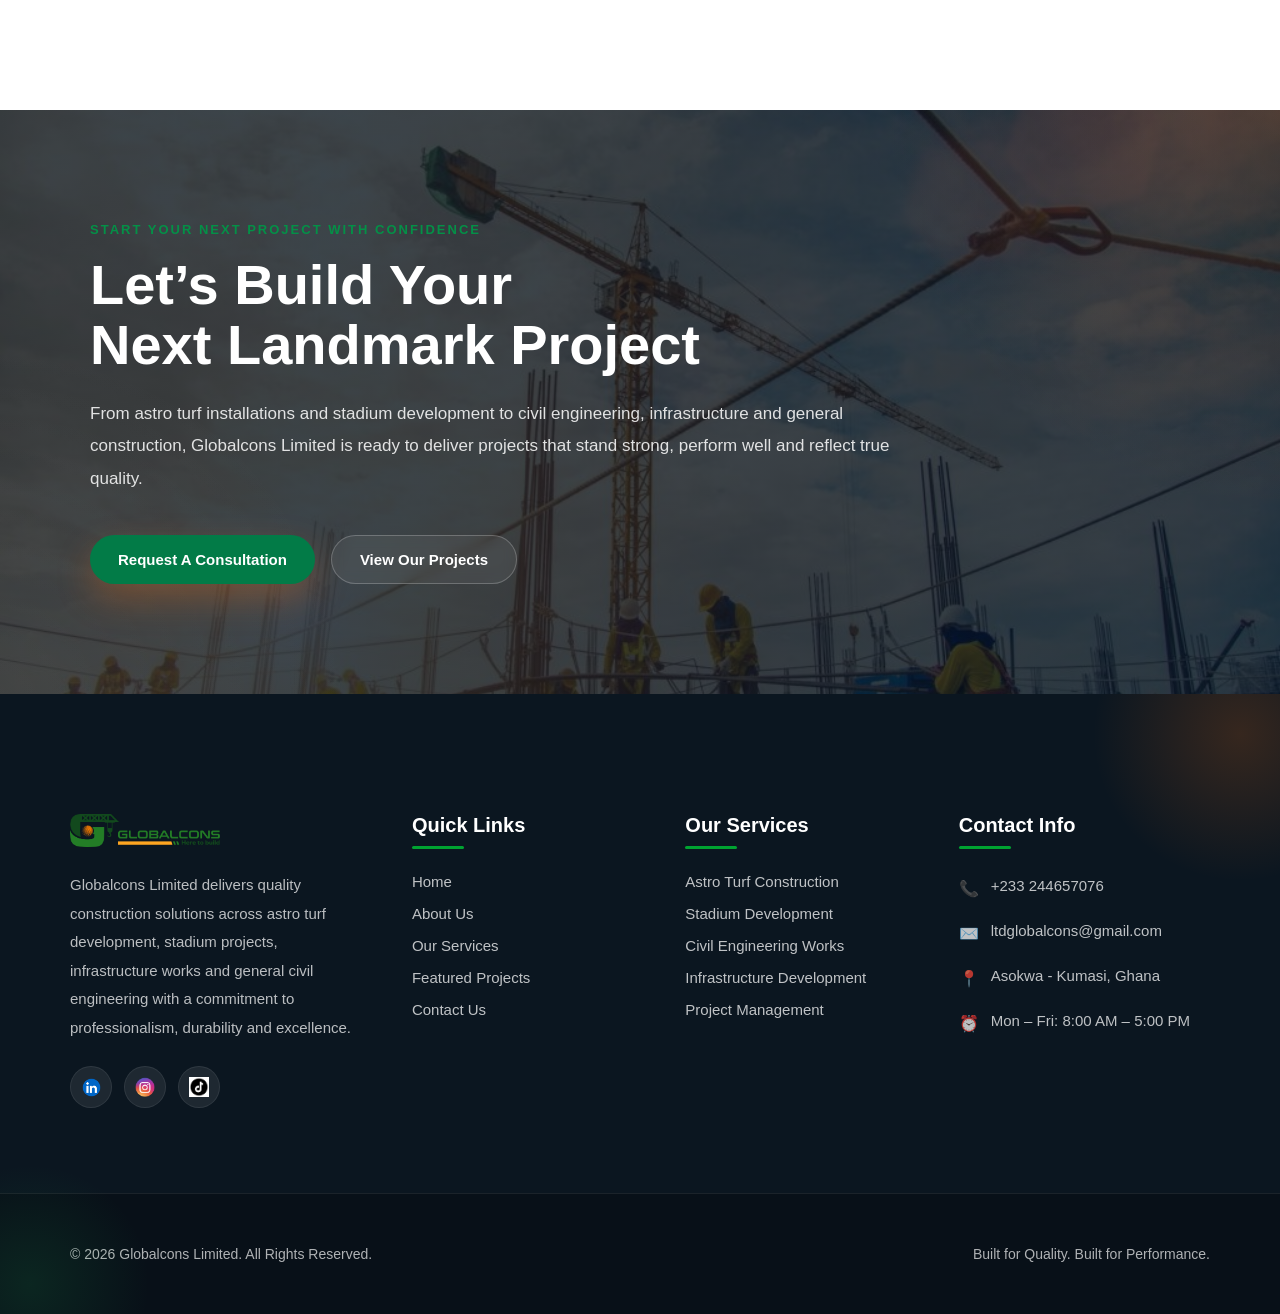
==== commit 23634805: "update" ====
--- a/index.html
+++ b/index.html
@@ -114,7 +114,7 @@
         </div>
       </div>
     </li>
-     <li><a href="admission.html">Services</a>
+     <li><a href="">Services</a>
        <div class="drop-container">
         <div class="dropdowne">
           <ul>
